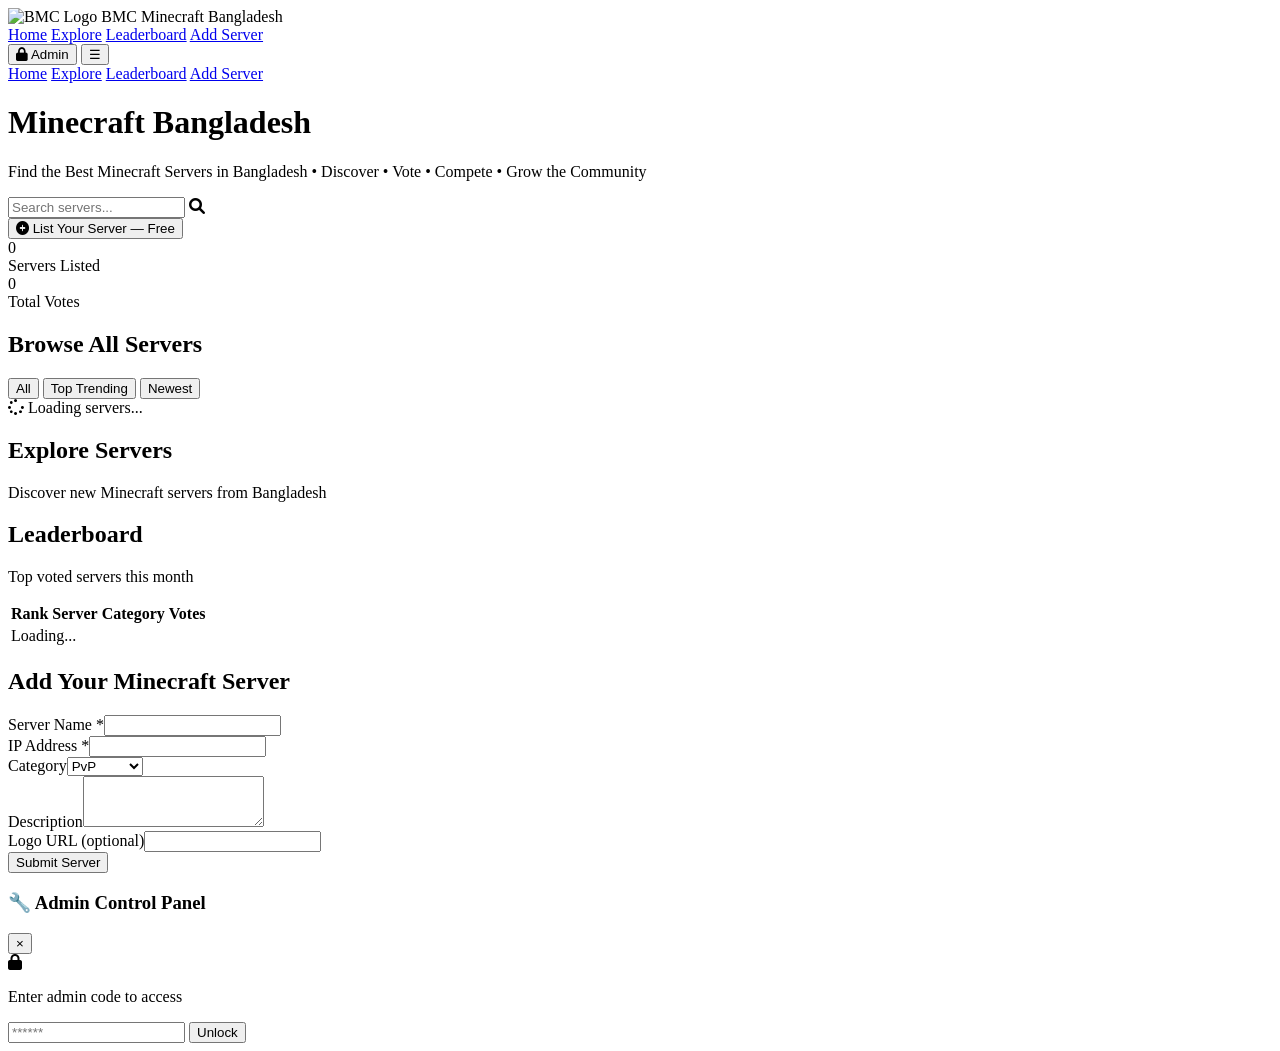
==== index.html @ 68671dff "Create index.html" ====
<!DOCTYPE html>
<html lang="en">
<head>
    <meta charset="UTF-8">
    <meta name="viewport" content="width=device-width, initial-scale=1.0, user-scalable=yes">
    <title>BMC - Minecraft Bangladesh Server Rankings</title>
    <!-- Logo / Favicon -->
    <link rel="icon" type="image/jpeg" href="https://files.catbox.moe/4lrwsy.jpeg">
    <!-- Tailwind + Font Awesome + Google Fonts -->
    <script src="https://cdn.tailwindcss.com"></script>
    <link rel="stylesheet" href="https://cdnjs.cloudflare.com/ajax/libs/font-awesome/6.0.0-beta3/css/all.min.css">
    <link href="https://fonts.googleapis.com/css2?family=Inter:opsz,wght@14..32,400;14..32,500;14..32,600;14..32,700;14..32,800&display=swap" rel="stylesheet">
    <!-- Custom CSS -->
    <link rel="stylesheet" href="style.css">
</head>
<body class="bg-gray-900 text-white font-sans antialiased">

    <!-- Navigation Bar (sticky) -->
    <nav class="bg-gray-800/90 backdrop-blur-md border-b border-gray-700 sticky top-0 z-50">
        <div class="container mx-auto px-4 py-3 flex justify-between items-center">
            <div class="flex items-center gap-3">
                <img src="https://files.catbox.moe/4lrwsy.jpeg" alt="BMC Logo" class="w-10 h-10 rounded-lg object-cover shadow-md">
                <span class="text-2xl font-extrabold bg-gradient-to-r from-yellow-400 to-orange-500 bg-clip-text text-transparent">BMC</span>
                <span class="text-xs text-gray-400 hidden md:inline-block">Minecraft Bangladesh</span>
            </div>
            <!-- Desktop Navigation Links -->
            <div class="hidden md:flex gap-6">
                <a href="#" class="nav-link active text-yellow-400 transition" data-page="home">Home</a>
                <a href="#" class="nav-link hover:text-yellow-400 transition" data-page="explore">Explore</a>
                <a href="#" class="nav-link hover:text-yellow-400 transition" data-page="leaderboard">Leaderboard</a>
                <a href="#" class="nav-link hover:text-yellow-400 transition" data-page="addserver">Add Server</a>
            </div>
            <div class="flex gap-3 items-center">
                <button id="adminMenuBtn" class="bg-gray-700 hover:bg-gray-600 px-4 py-2 rounded-lg text-sm font-semibold transition flex items-center gap-2 shadow-md">
                    <i class="fas fa-lock"></i> <span class="hidden sm:inline">Admin</span>
                </button>
                <button id="mobileMenuBtn" class="md:hidden text-2xl focus:outline-none">☰</button>
            </div>
        </div>
        <!-- Mobile Menu -->
        <div id="mobileMenu" class="md:hidden hidden bg-gray-800 border-t border-gray-700 py-3 px-4 flex flex-col gap-3 transition-all">
            <a href="#" class="nav-link-mobile hover:text-yellow-400 transition" data-page="home">Home</a>
            <a href="#" class="nav-link-mobile hover:text-yellow-400 transition" data-page="explore">Explore</a>
            <a href="#" class="nav-link-mobile hover:text-yellow-400 transition" data-page="leaderboard">Leaderboard</a>
            <a href="#" class="nav-link-mobile hover:text-yellow-400 transition" data-page="addserver">Add Server</a>
        </div>
    </nav>

    <!-- Main Dynamic Content -->
    <main id="mainContent" class="container mx-auto px-4 py-8">
        <!-- Home Page -->
        <div id="homePage" class="page-content">
            <!-- Hero Section -->
            <div class="text-center py-12">
                <h1 class="text-5xl md:text-7xl font-extrabold mb-4 bg-gradient-to-r from-yellow-400 to-orange-500 bg-clip-text text-transparent">Minecraft Bangladesh</h1>
                <p class="text-lg text-gray-300 max-w-2xl mx-auto">Find the Best Minecraft Servers in Bangladesh • Discover • Vote • Compete • Grow the Community</p>
                <div class="mt-8 flex flex-col sm:flex-row gap-4 justify-center">
                    <div class="relative">
                        <input type="text" id="searchInput" placeholder="Search servers..." class="bg-gray-800 text-white rounded-full py-3 px-6 w-full sm:w-80 border border-gray-700 focus:outline-none focus:ring-2 focus:ring-yellow-500">
                        <i class="fas fa-search absolute right-4 top-3.5 text-gray-400"></i>
                    </div>
                    <button id="listServerBtn" class="bg-yellow-500 hover:bg-yellow-600 text-black font-bold py-3 px-8 rounded-full transition flex items-center gap-2 justify-center shadow-lg">
                        <i class="fas fa-plus-circle"></i> List Your Server — Free
                    </button>
                </div>
            </div>
            <!-- Stats Cards -->
            <div class="flex flex-wrap justify-center gap-6 mb-12">
                <div class="bg-gray-800 rounded-2xl px-6 py-4 text-center min-w-[150px] shadow-md">
                    <div class="text-3xl font-bold text-yellow-400" id="totalServersCount">0</div>
                    <div class="text-sm text-gray-400">Servers Listed</div>
                </div>
                <div class="bg-gray-800 rounded-2xl px-6 py-4 text-center min-w-[150px] shadow-md">
                    <div class="text-3xl font-bold text-yellow-400" id="totalVotesCount">0</div>
                    <div class="text-sm text-gray-400">Total Votes</div>
                </div>
            </div>
            <!-- Filters + Servers Grid -->
            <div class="mb-6 flex flex-wrap justify-between items-center gap-3">
                <h2 class="text-2xl font-bold">Browse All Servers</h2>
                <div class="flex gap-2">
                    <button id="filterAll" class="filter-chip active px-4 py-1.5 rounded-full bg-yellow-500 text-black text-sm font-semibold">All</button>
                    <button id="filterTrending" class="filter-chip px-4 py-1.5 rounded-full bg-gray-800 text-gray-300 text-sm font-semibold">Top Trending</button>
                    <button id="filterNewest" class="filter-chip px-4 py-1.5 rounded-full bg-gray-800 text-gray-300 text-sm font-semibold">Newest</button>
                </div>
            </div>
            <!-- Server Cards Grid (realtime ping/motd/players will be inserted) -->
            <div id="serversContainer" class="grid grid-cols-1 md:grid-cols-2 lg:grid-cols-3 gap-6">
                <div class="text-center py-10 col-span-full text-gray-400"><i class="fas fa-spinner fa-pulse"></i> Loading servers...</div>
            </div>
        </div>

        <!-- Explore Page (duplicate of home but different layout) -->
        <div id="explorePage" class="page-content hidden">
            <div class="text-center py-12">
                <h2 class="text-3xl font-bold mb-2">Explore Servers</h2>
                <p class="text-gray-400">Discover new Minecraft servers from Bangladesh</p>
            </div>
            <div id="exploreContainer" class="grid grid-cols-1 md:grid-cols-2 lg:grid-cols-3 gap-6">
                <!-- all servers will appear here same as home but without search/filter -->
            </div>
        </div>

        <!-- Leaderboard Page -->
        <div id="leaderboardPage" class="page-content hidden">
            <div class="text-center py-12">
                <h2 class="text-3xl font-bold mb-2">Leaderboard</h2>
                <p class="text-gray-400">Top voted servers this month</p>
            </div>
            <div class="bg-gray-800 rounded-xl overflow-hidden shadow-lg">
                <table class="w-full text-left">
                    <thead class="bg-gray-700 border-b border-gray-600">
                        <tr><th class="py-3 px-4">Rank</th><th class="py-3 px-4">Server</th><th class="py-3 px-4">Category</th><th class="py-3 px-4">Votes</th></tr>
                    </thead>
                    <tbody id="leaderboardBody"><tr><td colspan="4" class="text-center py-6">Loading...</td></tr></tbody>
                </table>
            </div>
        </div>

        <!-- Add Server Page -->
        <div id="addserverPage" class="page-content hidden">
            <div class="max-w-2xl mx-auto bg-gray-800 rounded-2xl p-8 shadow-xl">
                <h2 class="text-2xl font-bold mb-6 text-center">Add Your Minecraft Server</h2>
                <form id="addServerForm">
                    <div class="mb-4"><label class="block mb-2">Server Name *</label><input type="text" id="serverName" required class="w-full bg-gray-700 border border-gray-600 rounded-lg px-4 py-2 focus:ring-2 focus:ring-yellow-500"></div>
                    <div class="mb-4"><label class="block mb-2">IP Address *</label><input type="text" id="serverIp" required class="w-full bg-gray-700 border border-gray-600 rounded-lg px-4 py-2"></div>
                    <div class="mb-4"><label class="block mb-2">Category</label><select id="serverCategory" class="w-full bg-gray-700 border border-gray-600 rounded-lg px-4 py-2"><option>PvP</option><option>Skyblock</option><option>Lifesteal</option><option>Factions</option><option>Bedwar</option><option>Peaceful</option></select></div>
                    <div class="mb-4"><label class="block mb-2">Description</label><textarea id="serverDesc" rows="3" class="w-full bg-gray-700 border border-gray-600 rounded-lg px-4 py-2"></textarea></div>
                    <div class="mb-4"><label class="block mb-2">Logo URL (optional)</label><input type="text" id="serverLogo" class="w-full bg-gray-700 border border-gray-600 rounded-lg px-4 py-2"></div>
                    <button type="submit" class="w-full bg-yellow-500 hover:bg-yellow-600 text-black font-bold py-3 rounded-lg transition">Submit Server</button>
                </form>
            </div>
        </div>
    </main>

    <!-- Admin Modal (code hidden until 3233) -->
    <div id="adminModal" class="fixed inset-0 bg-black/80 backdrop-blur-sm flex items-center justify-center z-50 hidden">
        <div class="bg-gray-800 rounded-2xl w-full max-w-3xl max-h-[85vh] overflow-y-auto m-4 shadow-2xl">
            <div class="sticky top-0 bg-gray-800 border-b border-gray-700 p-4 flex justify-between items-center">
                <h3 class="text-xl font-bold">🔧 Admin Control Panel</h3>
                <button id="closeAdminModal" class="text-2xl hover:text-yellow-400">&times;</button>
            </div>
            <div id="adminUnlockArea" class="p-6 text-center">
                <i class="fas fa-lock text-4xl text-yellow-400 mb-3"></i>
                <p class="mb-3">Enter admin code to access</p>
                <input type="password" id="adminCode" placeholder="******" class="bg-gray-700 border border-gray-600 rounded-lg px-4 py-2 w-48 text-center mx-auto block">
                <button id="verifyAdminBtn" class="mt-4 bg-yellow-500 hover:bg-yellow-600 text-black font-bold px-6 py-2 rounded-lg">Unlock</button>
            </div>
            <div id="adminFeatures" style="display:none;" class="p-6">
                <h4 class="font-bold text-lg mb-3">⚙️ Customize Website</h4>
                <div class="mb-4 flex items-center gap-3"><label>Primary Color: </label><input type="color" id="uiColor" value="#ffb347" class="w-12 h-12 rounded border border-gray-600"><button id="applyColor" class="bg-gray-700 px-4 py-2 rounded-lg">Apply</button></div>
                <hr class="my-4 border-gray-700">
                <h4 class="font-bold text-lg mb-3">📝 Manage Servers (Add/Delete)</h4>
                <div id="adminServerList" class="space-y-3 max-h-80 overflow-y-auto mb-4 bg-gray-900/50 p-2 rounded"></div>
                <button id="addNewServerAdmin" class="w-full bg-green-600 hover:bg-green-700 py-2 rounded-lg mb-4">+ Add New Server</button>
                <hr class="my-4 border-gray-700">
                <h4 class="font-bold text-lg mb-3">📢 Pending Promotions (User submitted)</h4>
                <div id="pendingPromotionsList" class="space-y-3 max-h-60 overflow-y-auto bg-gray-900/50 p-2 rounded"></div>
                <div class="mt-6 flex gap-2 justify-end"><button id="exportDataBtn" class="bg-blue-600 hover:bg-blue-700 px-4 py-2 rounded-lg">📥 Export JSON</button><button id="importDataTrigger" class="bg-purple-600 hover:bg-purple-700 px-4 py-2 rounded-lg">📂 Import JSON</button><input type="file" id="importFileInput" accept=".json" class="hidden"></div>
            </div>
        </div>
    </div>

    <script src="script.js"></script>
</body>
</html>
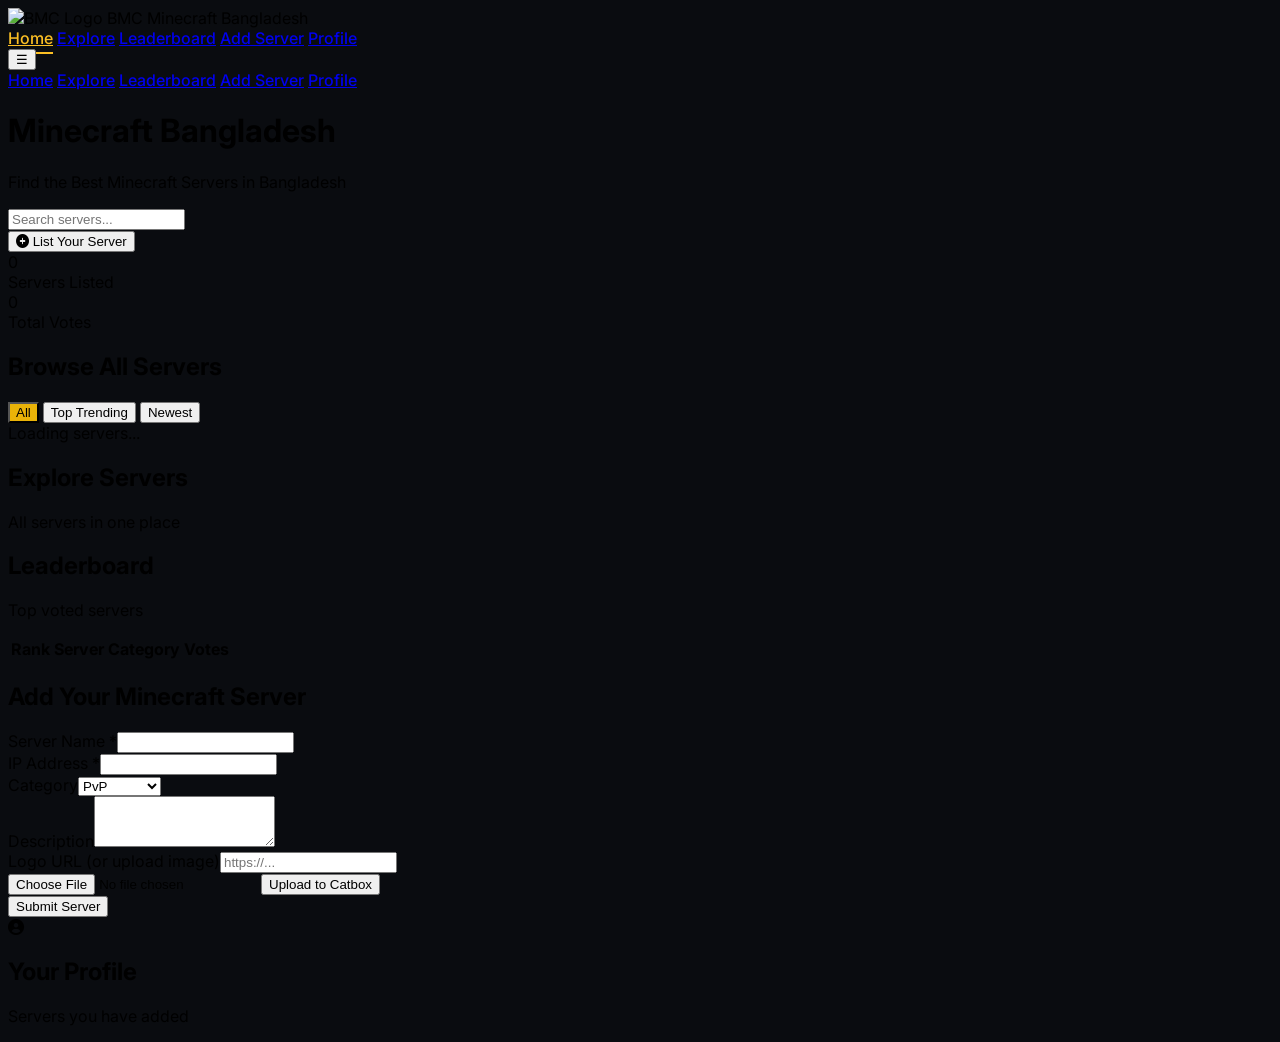
==== commit 0a390cc7: "Update index.html" ====
--- a/index.html
+++ b/index.html
@@ -3,164 +3,105 @@
 <head>
     <meta charset="UTF-8">
     <meta name="viewport" content="width=device-width, initial-scale=1.0, user-scalable=yes">
-    <title>BMC - Minecraft Bangladesh Server Rankings</title>
-    <!-- Logo / Favicon -->
+    <title>BMC - Minecraft Bangladesh Server Hub</title>
     <link rel="icon" type="image/jpeg" href="https://files.catbox.moe/4lrwsy.jpeg">
-    <!-- Tailwind + Font Awesome + Google Fonts -->
     <script src="https://cdn.tailwindcss.com"></script>
     <link rel="stylesheet" href="https://cdnjs.cloudflare.com/ajax/libs/font-awesome/6.0.0-beta3/css/all.min.css">
-    <link href="https://fonts.googleapis.com/css2?family=Inter:opsz,wght@14..32,400;14..32,500;14..32,600;14..32,700;14..32,800&display=swap" rel="stylesheet">
-    <!-- Custom CSS -->
+    <link href="https://fonts.googleapis.com/css2?family=Inter:opsz,wght@400;500;600;700;800&display=swap" rel="stylesheet">
     <link rel="stylesheet" href="style.css">
 </head>
 <body class="bg-gray-900 text-white font-sans antialiased">
 
-    <!-- Navigation Bar (sticky) -->
+    <!-- Navbar -->
     <nav class="bg-gray-800/90 backdrop-blur-md border-b border-gray-700 sticky top-0 z-50">
         <div class="container mx-auto px-4 py-3 flex justify-between items-center">
             <div class="flex items-center gap-3">
-                <img src="https://files.catbox.moe/4lrwsy.jpeg" alt="BMC Logo" class="w-10 h-10 rounded-lg object-cover shadow-md">
-                <span class="text-2xl font-extrabold bg-gradient-to-r from-yellow-400 to-orange-500 bg-clip-text text-transparent">BMC</span>
+                <img src="https://files.catbox.moe/4lrwsy.jpeg" alt="BMC Logo" class="w-12 h-12 rounded-xl object-cover shadow-md">
+                <span class="text-3xl font-extrabold bg-gradient-to-r from-green-400 to-yellow-500 bg-clip-text text-transparent">BMC</span>
                 <span class="text-xs text-gray-400 hidden md:inline-block">Minecraft Bangladesh</span>
             </div>
-            <!-- Desktop Navigation Links -->
             <div class="hidden md:flex gap-6">
-                <a href="#" class="nav-link active text-yellow-400 transition" data-page="home">Home</a>
-                <a href="#" class="nav-link hover:text-yellow-400 transition" data-page="explore">Explore</a>
-                <a href="#" class="nav-link hover:text-yellow-400 transition" data-page="leaderboard">Leaderboard</a>
-                <a href="#" class="nav-link hover:text-yellow-400 transition" data-page="addserver">Add Server</a>
+                <a href="#" class="nav-link active text-yellow-400" data-page="home">Home</a>
+                <a href="#" class="nav-link" data-page="explore">Explore</a>
+                <a href="#" class="nav-link" data-page="leaderboard">Leaderboard</a>
+                <a href="#" class="nav-link" data-page="addserver">Add Server</a>
+                <a href="#" class="nav-link" data-page="profile">Profile</a>
             </div>
-            <div class="flex gap-3 items-center">
-                <button id="adminMenuBtn" class="bg-gray-700 hover:bg-gray-600 px-4 py-2 rounded-lg text-sm font-semibold transition flex items-center gap-2 shadow-md">
-                    <i class="fas fa-lock"></i> <span class="hidden sm:inline">Admin</span>
-                </button>
-                <button id="mobileMenuBtn" class="md:hidden text-2xl focus:outline-none">☰</button>
+            <div class="flex gap-3">
+                <button id="mobileMenuBtn" class="md:hidden text-2xl">☰</button>
             </div>
         </div>
-        <!-- Mobile Menu -->
-        <div id="mobileMenu" class="md:hidden hidden bg-gray-800 border-t border-gray-700 py-3 px-4 flex flex-col gap-3 transition-all">
-            <a href="#" class="nav-link-mobile hover:text-yellow-400 transition" data-page="home">Home</a>
-            <a href="#" class="nav-link-mobile hover:text-yellow-400 transition" data-page="explore">Explore</a>
-            <a href="#" class="nav-link-mobile hover:text-yellow-400 transition" data-page="leaderboard">Leaderboard</a>
-            <a href="#" class="nav-link-mobile hover:text-yellow-400 transition" data-page="addserver">Add Server</a>
+        <div id="mobileMenu" class="md:hidden hidden bg-gray-800 border-t border-gray-700 py-3 px-4 flex flex-col gap-3">
+            <a href="#" class="nav-link-mobile" data-page="home">Home</a>
+            <a href="#" class="nav-link-mobile" data-page="explore">Explore</a>
+            <a href="#" class="nav-link-mobile" data-page="leaderboard">Leaderboard</a>
+            <a href="#" class="nav-link-mobile" data-page="addserver">Add Server</a>
+            <a href="#" class="nav-link-mobile" data-page="profile">Profile</a>
         </div>
     </nav>
 
-    <!-- Main Dynamic Content -->
     <main id="mainContent" class="container mx-auto px-4 py-8">
         <!-- Home Page -->
         <div id="homePage" class="page-content">
-            <!-- Hero Section -->
             <div class="text-center py-12">
-                <h1 class="text-5xl md:text-7xl font-extrabold mb-4 bg-gradient-to-r from-yellow-400 to-orange-500 bg-clip-text text-transparent">Minecraft Bangladesh</h1>
-                <p class="text-lg text-gray-300 max-w-2xl mx-auto">Find the Best Minecraft Servers in Bangladesh • Discover • Vote • Compete • Grow the Community</p>
+                <h1 class="text-5xl md:text-7xl font-extrabold mb-4 bg-gradient-to-r from-green-400 to-yellow-500 bg-clip-text text-transparent">Minecraft Bangladesh</h1>
+                <p class="text-lg text-gray-300 max-w-2xl mx-auto">Find the Best Minecraft Servers in Bangladesh</p>
                 <div class="mt-8 flex flex-col sm:flex-row gap-4 justify-center">
-                    <div class="relative">
-                        <input type="text" id="searchInput" placeholder="Search servers..." class="bg-gray-800 text-white rounded-full py-3 px-6 w-full sm:w-80 border border-gray-700 focus:outline-none focus:ring-2 focus:ring-yellow-500">
-                        <i class="fas fa-search absolute right-4 top-3.5 text-gray-400"></i>
-                    </div>
-                    <button id="listServerBtn" class="bg-yellow-500 hover:bg-yellow-600 text-black font-bold py-3 px-8 rounded-full transition flex items-center gap-2 justify-center shadow-lg">
-                        <i class="fas fa-plus-circle"></i> List Your Server — Free
-                    </button>
+                    <div class="relative"><input type="text" id="searchInput" placeholder="Search servers..." class="bg-gray-800 text-white rounded-full py-3 px-6 w-full sm:w-80 border border-gray-700"></div>
+                    <button id="listServerBtn" class="bg-gradient-to-r from-green-500 to-yellow-500 hover:opacity-90 text-black font-bold py-3 px-8 rounded-full transition"><i class="fas fa-plus-circle"></i> List Your Server</button>
                 </div>
             </div>
-            <!-- Stats Cards -->
             <div class="flex flex-wrap justify-center gap-6 mb-12">
-                <div class="bg-gray-800 rounded-2xl px-6 py-4 text-center min-w-[150px] shadow-md">
-                    <div class="text-3xl font-bold text-yellow-400" id="totalServersCount">0</div>
-                    <div class="text-sm text-gray-400">Servers Listed</div>
-                </div>
-                <div class="bg-gray-800 rounded-2xl px-6 py-4 text-center min-w-[150px] shadow-md">
-                    <div class="text-3xl font-bold text-yellow-400" id="totalVotesCount">0</div>
-                    <div class="text-sm text-gray-400">Total Votes</div>
-                </div>
+                <div class="bg-gray-800 rounded-2xl px-6 py-4 text-center"><div class="text-3xl font-bold text-yellow-400" id="totalServersCount">0</div><div class="text-sm">Servers Listed</div></div>
+                <div class="bg-gray-800 rounded-2xl px-6 py-4 text-center"><div class="text-3xl font-bold text-yellow-400" id="totalVotesCount">0</div><div class="text-sm">Total Votes</div></div>
             </div>
-            <!-- Filters + Servers Grid -->
             <div class="mb-6 flex flex-wrap justify-between items-center gap-3">
                 <h2 class="text-2xl font-bold">Browse All Servers</h2>
                 <div class="flex gap-2">
-                    <button id="filterAll" class="filter-chip active px-4 py-1.5 rounded-full bg-yellow-500 text-black text-sm font-semibold">All</button>
-                    <button id="filterTrending" class="filter-chip px-4 py-1.5 rounded-full bg-gray-800 text-gray-300 text-sm font-semibold">Top Trending</button>
-                    <button id="filterNewest" class="filter-chip px-4 py-1.5 rounded-full bg-gray-800 text-gray-300 text-sm font-semibold">Newest</button>
+                    <button id="filterAll" class="filter-chip active px-4 py-1.5 rounded-full bg-yellow-500 text-black">All</button>
+                    <button id="filterTrending" class="filter-chip px-4 py-1.5 rounded-full bg-gray-800 text-gray-300">Top Trending</button>
+                    <button id="filterNewest" class="filter-chip px-4 py-1.5 rounded-full bg-gray-800 text-gray-300">Newest</button>
                 </div>
             </div>
-            <!-- Server Cards Grid (realtime ping/motd/players will be inserted) -->
-            <div id="serversContainer" class="grid grid-cols-1 md:grid-cols-2 lg:grid-cols-3 gap-6">
-                <div class="text-center py-10 col-span-full text-gray-400"><i class="fas fa-spinner fa-pulse"></i> Loading servers...</div>
-            </div>
+            <div id="serversContainer" class="grid grid-cols-1 md:grid-cols-2 lg:grid-cols-3 gap-6"><div class="text-center py-10 col-span-full">Loading servers...</div></div>
         </div>
 
-        <!-- Explore Page (duplicate of home but different layout) -->
+        <!-- Explore Page (same as home but without search/filter) -->
         <div id="explorePage" class="page-content hidden">
-            <div class="text-center py-12">
-                <h2 class="text-3xl font-bold mb-2">Explore Servers</h2>
-                <p class="text-gray-400">Discover new Minecraft servers from Bangladesh</p>
-            </div>
-            <div id="exploreContainer" class="grid grid-cols-1 md:grid-cols-2 lg:grid-cols-3 gap-6">
-                <!-- all servers will appear here same as home but without search/filter -->
-            </div>
+            <div class="text-center py-12"><h2 class="text-3xl font-bold">Explore Servers</h2><p class="text-gray-400">All servers in one place</p></div>
+            <div id="exploreContainer" class="grid grid-cols-1 md:grid-cols-2 lg:grid-cols-3 gap-6"></div>
         </div>
 
         <!-- Leaderboard Page -->
         <div id="leaderboardPage" class="page-content hidden">
-            <div class="text-center py-12">
-                <h2 class="text-3xl font-bold mb-2">Leaderboard</h2>
-                <p class="text-gray-400">Top voted servers this month</p>
-            </div>
-            <div class="bg-gray-800 rounded-xl overflow-hidden shadow-lg">
-                <table class="w-full text-left">
-                    <thead class="bg-gray-700 border-b border-gray-600">
-                        <tr><th class="py-3 px-4">Rank</th><th class="py-3 px-4">Server</th><th class="py-3 px-4">Category</th><th class="py-3 px-4">Votes</th></tr>
-                    </thead>
-                    <tbody id="leaderboardBody"><tr><td colspan="4" class="text-center py-6">Loading...</td></tr></tbody>
-                </table>
+            <div class="text-center py-12"><h2 class="text-3xl font-bold">Leaderboard</h2><p class="text-gray-400">Top voted servers</p></div>
+            <div class="bg-gray-800 rounded-xl overflow-hidden"><table class="w-full text-left"><thead class="bg-gray-700"><tr><th class="py-3 px-4">Rank</th><th class="py-3 px-4">Server</th><th class="py-3 px-4">Category</th><th class="py-3 px-4">Votes</th></tr></thead><tbody id="leaderboardBody"></tbody></table></div>
+        </div>
+
+        <!-- Add Server Page with Image Upload -->
+        <div id="addserverPage" class="page-content hidden">
+            <div class="max-w-2xl mx-auto bg-gray-800 rounded-2xl p-8">
+                <h2 class="text-2xl font-bold mb-6 text-center">Add Your Minecraft Server</h2>
+                <form id="addServerForm">
+                    <div class="mb-4"><label class="block mb-2">Server Name *</label><input type="text" id="serverName" required class="w-full bg-gray-700 rounded-lg px-4 py-2"></div>
+                    <div class="mb-4"><label class="block mb-2">IP Address *</label><input type="text" id="serverIp" required class="w-full bg-gray-700 rounded-lg px-4 py-2"></div>
+                    <div class="mb-4"><label class="block mb-2">Category</label><select id="serverCategory" class="w-full bg-gray-700 rounded-lg px-4 py-2"><option>PvP</option><option>Skyblock</option><option>Lifesteal</option><option>Factions</option><option>Bedwar</option><option>Peaceful</option><option>Headsteal</option><option>Survival</option><option>Parkour</option><option>Practice</option><option>Anarchy</option><option>PvE</option><option>Oneblock</option></select></div>
+                    <div class="mb-4"><label class="block mb-2">Description</label><textarea id="serverDesc" rows="3" class="w-full bg-gray-700 rounded-lg px-4 py-2"></textarea></div>
+                    <div class="mb-4"><label class="block mb-2">Logo URL (or upload image)</label><input type="text" id="serverLogo" placeholder="https://..." class="w-full bg-gray-700 rounded-lg px-4 py-2 mb-2"><div class="flex gap-3 items-center"><input type="file" id="logoUpload" accept="image/*" class="text-sm"><button type="button" id="uploadToCatbox" class="bg-purple-600 px-3 py-1 rounded text-sm">Upload to Catbox</button><span id="uploadStatus" class="text-xs text-gray-400"></span></div></div>
+                    <button type="submit" class="w-full bg-gradient-to-r from-green-500 to-yellow-500 text-black font-bold py-3 rounded-lg transition">Submit Server</button>
+                </form>
             </div>
         </div>
 
-        <!-- Add Server Page -->
-        <div id="addserverPage" class="page-content hidden">
-            <div class="max-w-2xl mx-auto bg-gray-800 rounded-2xl p-8 shadow-xl">
-                <h2 class="text-2xl font-bold mb-6 text-center">Add Your Minecraft Server</h2>
-                <form id="addServerForm">
-                    <div class="mb-4"><label class="block mb-2">Server Name *</label><input type="text" id="serverName" required class="w-full bg-gray-700 border border-gray-600 rounded-lg px-4 py-2 focus:ring-2 focus:ring-yellow-500"></div>
-                    <div class="mb-4"><label class="block mb-2">IP Address *</label><input type="text" id="serverIp" required class="w-full bg-gray-700 border border-gray-600 rounded-lg px-4 py-2"></div>
-                    <div class="mb-4"><label class="block mb-2">Category</label><select id="serverCategory" class="w-full bg-gray-700 border border-gray-600 rounded-lg px-4 py-2"><option>PvP</option><option>Skyblock</option><option>Lifesteal</option><option>Factions</option><option>Bedwar</option><option>Peaceful</option></select></div>
-                    <div class="mb-4"><label class="block mb-2">Description</label><textarea id="serverDesc" rows="3" class="w-full bg-gray-700 border border-gray-600 rounded-lg px-4 py-2"></textarea></div>
-                    <div class="mb-4"><label class="block mb-2">Logo URL (optional)</label><input type="text" id="serverLogo" class="w-full bg-gray-700 border border-gray-600 rounded-lg px-4 py-2"></div>
-                    <button type="submit" class="w-full bg-yellow-500 hover:bg-yellow-600 text-black font-bold py-3 rounded-lg transition">Submit Server</button>
-                </form>
+        <!-- Profile Page -->
+        <div id="profilePage" class="page-content hidden">
+            <div class="max-w-4xl mx-auto">
+                <div class="bg-gray-800 rounded-2xl p-6 mb-6 text-center"><i class="fas fa-user-circle text-6xl text-yellow-400 mb-2"></i><h2 class="text-2xl font-bold">Your Profile</h2><p class="text-gray-400">Servers you have added</p></div>
+                <div id="userServersList" class="grid grid-cols-1 md:grid-cols-2 gap-6"></div>
             </div>
         </div>
     </main>
 
-    <!-- Admin Modal (code hidden until 3233) -->
-    <div id="adminModal" class="fixed inset-0 bg-black/80 backdrop-blur-sm flex items-center justify-center z-50 hidden">
-        <div class="bg-gray-800 rounded-2xl w-full max-w-3xl max-h-[85vh] overflow-y-auto m-4 shadow-2xl">
-            <div class="sticky top-0 bg-gray-800 border-b border-gray-700 p-4 flex justify-between items-center">
-                <h3 class="text-xl font-bold">🔧 Admin Control Panel</h3>
-                <button id="closeAdminModal" class="text-2xl hover:text-yellow-400">&times;</button>
-            </div>
-            <div id="adminUnlockArea" class="p-6 text-center">
-                <i class="fas fa-lock text-4xl text-yellow-400 mb-3"></i>
-                <p class="mb-3">Enter admin code to access</p>
-                <input type="password" id="adminCode" placeholder="******" class="bg-gray-700 border border-gray-600 rounded-lg px-4 py-2 w-48 text-center mx-auto block">
-                <button id="verifyAdminBtn" class="mt-4 bg-yellow-500 hover:bg-yellow-600 text-black font-bold px-6 py-2 rounded-lg">Unlock</button>
-            </div>
-            <div id="adminFeatures" style="display:none;" class="p-6">
-                <h4 class="font-bold text-lg mb-3">⚙️ Customize Website</h4>
-                <div class="mb-4 flex items-center gap-3"><label>Primary Color: </label><input type="color" id="uiColor" value="#ffb347" class="w-12 h-12 rounded border border-gray-600"><button id="applyColor" class="bg-gray-700 px-4 py-2 rounded-lg">Apply</button></div>
-                <hr class="my-4 border-gray-700">
-                <h4 class="font-bold text-lg mb-3">📝 Manage Servers (Add/Delete)</h4>
-                <div id="adminServerList" class="space-y-3 max-h-80 overflow-y-auto mb-4 bg-gray-900/50 p-2 rounded"></div>
-                <button id="addNewServerAdmin" class="w-full bg-green-600 hover:bg-green-700 py-2 rounded-lg mb-4">+ Add New Server</button>
-                <hr class="my-4 border-gray-700">
-                <h4 class="font-bold text-lg mb-3">📢 Pending Promotions (User submitted)</h4>
-                <div id="pendingPromotionsList" class="space-y-3 max-h-60 overflow-y-auto bg-gray-900/50 p-2 rounded"></div>
-                <div class="mt-6 flex gap-2 justify-end"><button id="exportDataBtn" class="bg-blue-600 hover:bg-blue-700 px-4 py-2 rounded-lg">📥 Export JSON</button><button id="importDataTrigger" class="bg-purple-600 hover:bg-purple-700 px-4 py-2 rounded-lg">📂 Import JSON</button><input type="file" id="importFileInput" accept=".json" class="hidden"></div>
-            </div>
-        </div>
-    </div>
-
     <script src="script.js"></script>
 </body>
-</html>
+</html>
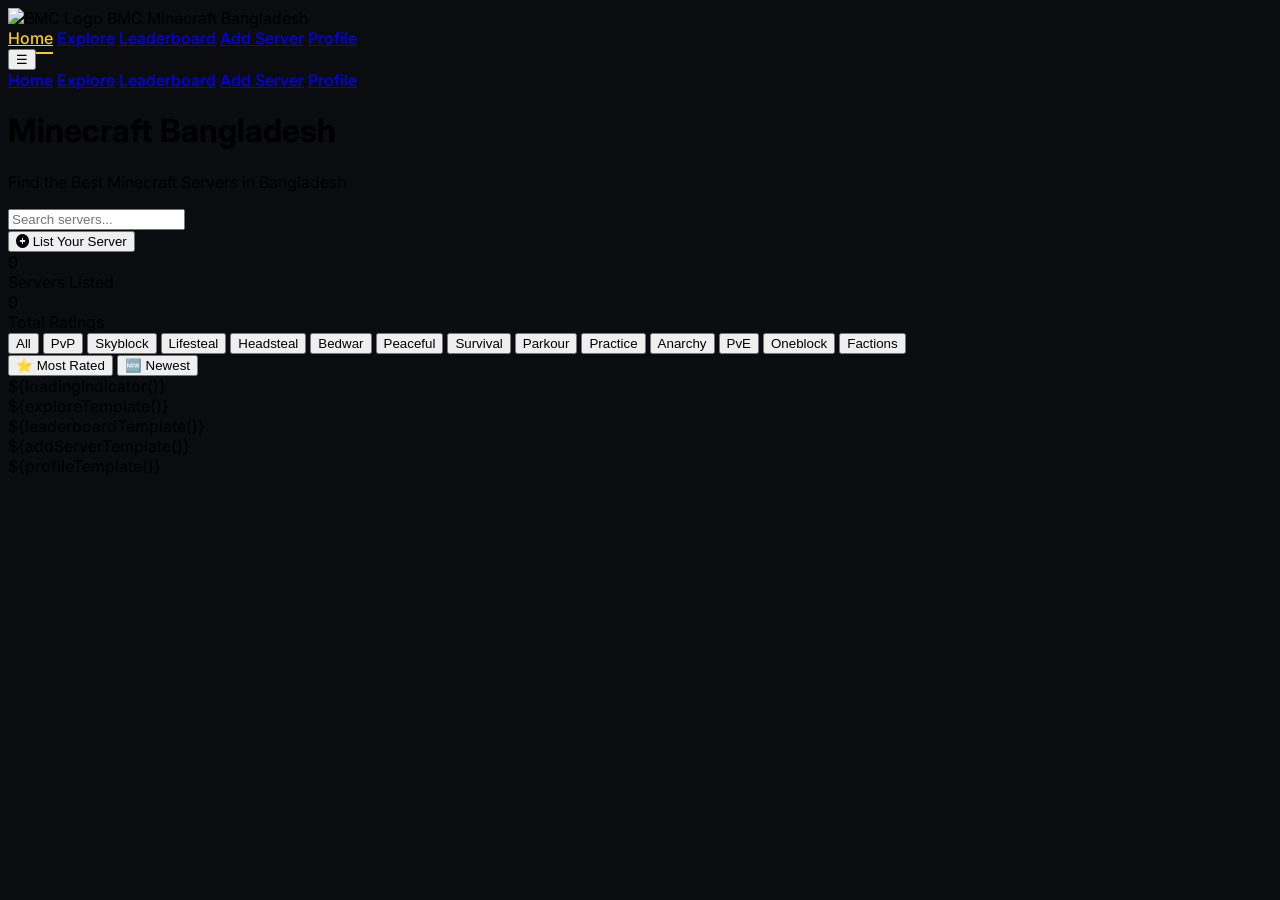
==== commit 1a915023: "Update index.html" ====
--- a/index.html
+++ b/index.html
@@ -7,7 +7,7 @@
     <link rel="icon" type="image/jpeg" href="https://files.catbox.moe/4lrwsy.jpeg">
     <script src="https://cdn.tailwindcss.com"></script>
     <link rel="stylesheet" href="https://cdnjs.cloudflare.com/ajax/libs/font-awesome/6.0.0-beta3/css/all.min.css">
-    <link href="https://fonts.googleapis.com/css2?family=Inter:opsz,wght@400;500;600;700;800&display=swap" rel="stylesheet">
+    <link href="https://fonts.googleapis.com/css2?family=Inter:wght@400;500;600;700;800&display=swap" rel="stylesheet">
     <link rel="stylesheet" href="style.css">
 </head>
 <body class="bg-gray-900 text-white font-sans antialiased">
@@ -21,7 +21,7 @@
                 <span class="text-xs text-gray-400 hidden md:inline-block">Minecraft Bangladesh</span>
             </div>
             <div class="hidden md:flex gap-6">
-                <a href="#" class="nav-link active text-yellow-400" data-page="home">Home</a>
+                <a href="#" class="nav-link active" data-page="home">Home</a>
                 <a href="#" class="nav-link" data-page="explore">Explore</a>
                 <a href="#" class="nav-link" data-page="leaderboard">Leaderboard</a>
                 <a href="#" class="nav-link" data-page="addserver">Add Server</a>
@@ -53,55 +53,54 @@
             </div>
             <div class="flex flex-wrap justify-center gap-6 mb-12">
                 <div class="bg-gray-800 rounded-2xl px-6 py-4 text-center"><div class="text-3xl font-bold text-yellow-400" id="totalServersCount">0</div><div class="text-sm">Servers Listed</div></div>
-                <div class="bg-gray-800 rounded-2xl px-6 py-4 text-center"><div class="text-3xl font-bold text-yellow-400" id="totalVotesCount">0</div><div class="text-sm">Total Votes</div></div>
+                <div class="bg-gray-800 rounded-2xl px-6 py-4 text-center"><div class="text-3xl font-bold text-yellow-400" id="totalRatingsCount">0</div><div class="text-sm">Total Ratings</div></div>
             </div>
-            <div class="mb-6 flex flex-wrap justify-between items-center gap-3">
-                <h2 class="text-2xl font-bold">Browse All Servers</h2>
-                <div class="flex gap-2">
-                    <button id="filterAll" class="filter-chip active px-4 py-1.5 rounded-full bg-yellow-500 text-black">All</button>
-                    <button id="filterTrending" class="filter-chip px-4 py-1.5 rounded-full bg-gray-800 text-gray-300">Top Trending</button>
-                    <button id="filterNewest" class="filter-chip px-4 py-1.5 rounded-full bg-gray-800 text-gray-300">Newest</button>
-                </div>
+
+            <!-- Category Filters (instead of Trending) -->
+            <div class="flex flex-wrap gap-2 mb-6 justify-center">
+                <button data-cat="all" class="cat-filter active-cat bg-yellow-500 text-black px-4 py-1.5 rounded-full text-sm font-semibold">All</button>
+                <button data-cat="PvP" class="cat-filter bg-gray-800 text-gray-300 px-4 py-1.5 rounded-full text-sm">PvP</button>
+                <button data-cat="Skyblock" class="cat-filter bg-gray-800 text-gray-300 px-4 py-1.5 rounded-full text-sm">Skyblock</button>
+                <button data-cat="Lifesteal" class="cat-filter bg-gray-800 text-gray-300 px-4 py-1.5 rounded-full text-sm">Lifesteal</button>
+                <button data-cat="Headsteal" class="cat-filter bg-gray-800 text-gray-300 px-4 py-1.5 rounded-full text-sm">Headsteal</button>
+                <button data-cat="Bedwar" class="cat-filter bg-gray-800 text-gray-300 px-4 py-1.5 rounded-full text-sm">Bedwar</button>
+                <button data-cat="Peaceful" class="cat-filter bg-gray-800 text-gray-300 px-4 py-1.5 rounded-full text-sm">Peaceful</button>
+                <button data-cat="Survival" class="cat-filter bg-gray-800 text-gray-300 px-4 py-1.5 rounded-full text-sm">Survival</button>
+                <button data-cat="Parkour" class="cat-filter bg-gray-800 text-gray-300 px-4 py-1.5 rounded-full text-sm">Parkour</button>
+                <button data-cat="Practice" class="cat-filter bg-gray-800 text-gray-300 px-4 py-1.5 rounded-full text-sm">Practice</button>
+                <button data-cat="Anarchy" class="cat-filter bg-gray-800 text-gray-300 px-4 py-1.5 rounded-full text-sm">Anarchy</button>
+                <button data-cat="PvE" class="cat-filter bg-gray-800 text-gray-300 px-4 py-1.5 rounded-full text-sm">PvE</button>
+                <button data-cat="Oneblock" class="cat-filter bg-gray-800 text-gray-300 px-4 py-1.5 rounded-full text-sm">Oneblock</button>
+                <button data-cat="Factions" class="cat-filter bg-gray-800 text-gray-300 px-4 py-1.5 rounded-full text-sm">Factions</button>
             </div>
-            <div id="serversContainer" class="grid grid-cols-1 md:grid-cols-2 lg:grid-cols-3 gap-6"><div class="text-center py-10 col-span-full">Loading servers...</div></div>
+
+            <!-- Sort options -->
+            <div class="flex justify-end mb-4 gap-2">
+                <button id="sortPopular" class="sort-btn bg-gray-700 px-3 py-1 rounded-full text-sm">⭐ Most Rated</button>
+                <button id="sortNewest" class="sort-btn bg-gray-700 px-3 py-1 rounded-full text-sm">🆕 Newest</button>
+            </div>
+
+            <div id="serversContainer" class="grid grid-cols-1 md:grid-cols-2 lg:grid-cols-3 gap-6">${loadingIndicator()}</div>
         </div>
 
-        <!-- Explore Page (same as home but without search/filter) -->
-        <div id="explorePage" class="page-content hidden">
-            <div class="text-center py-12"><h2 class="text-3xl font-bold">Explore Servers</h2><p class="text-gray-400">All servers in one place</p></div>
-            <div id="exploreContainer" class="grid grid-cols-1 md:grid-cols-2 lg:grid-cols-3 gap-6"></div>
-        </div>
-
-        <!-- Leaderboard Page -->
-        <div id="leaderboardPage" class="page-content hidden">
-            <div class="text-center py-12"><h2 class="text-3xl font-bold">Leaderboard</h2><p class="text-gray-400">Top voted servers</p></div>
-            <div class="bg-gray-800 rounded-xl overflow-hidden"><table class="w-full text-left"><thead class="bg-gray-700"><tr><th class="py-3 px-4">Rank</th><th class="py-3 px-4">Server</th><th class="py-3 px-4">Category</th><th class="py-3 px-4">Votes</th></tr></thead><tbody id="leaderboardBody"></tbody></table></div>
-        </div>
-
-        <!-- Add Server Page with Image Upload -->
-        <div id="addserverPage" class="page-content hidden">
-            <div class="max-w-2xl mx-auto bg-gray-800 rounded-2xl p-8">
-                <h2 class="text-2xl font-bold mb-6 text-center">Add Your Minecraft Server</h2>
-                <form id="addServerForm">
-                    <div class="mb-4"><label class="block mb-2">Server Name *</label><input type="text" id="serverName" required class="w-full bg-gray-700 rounded-lg px-4 py-2"></div>
-                    <div class="mb-4"><label class="block mb-2">IP Address *</label><input type="text" id="serverIp" required class="w-full bg-gray-700 rounded-lg px-4 py-2"></div>
-                    <div class="mb-4"><label class="block mb-2">Category</label><select id="serverCategory" class="w-full bg-gray-700 rounded-lg px-4 py-2"><option>PvP</option><option>Skyblock</option><option>Lifesteal</option><option>Factions</option><option>Bedwar</option><option>Peaceful</option><option>Headsteal</option><option>Survival</option><option>Parkour</option><option>Practice</option><option>Anarchy</option><option>PvE</option><option>Oneblock</option></select></div>
-                    <div class="mb-4"><label class="block mb-2">Description</label><textarea id="serverDesc" rows="3" class="w-full bg-gray-700 rounded-lg px-4 py-2"></textarea></div>
-                    <div class="mb-4"><label class="block mb-2">Logo URL (or upload image)</label><input type="text" id="serverLogo" placeholder="https://..." class="w-full bg-gray-700 rounded-lg px-4 py-2 mb-2"><div class="flex gap-3 items-center"><input type="file" id="logoUpload" accept="image/*" class="text-sm"><button type="button" id="uploadToCatbox" class="bg-purple-600 px-3 py-1 rounded text-sm">Upload to Catbox</button><span id="uploadStatus" class="text-xs text-gray-400"></span></div></div>
-                    <button type="submit" class="w-full bg-gradient-to-r from-green-500 to-yellow-500 text-black font-bold py-3 rounded-lg transition">Submit Server</button>
-                </form>
-            </div>
-        </div>
-
-        <!-- Profile Page -->
-        <div id="profilePage" class="page-content hidden">
-            <div class="max-w-4xl mx-auto">
-                <div class="bg-gray-800 rounded-2xl p-6 mb-6 text-center"><i class="fas fa-user-circle text-6xl text-yellow-400 mb-2"></i><h2 class="text-2xl font-bold">Your Profile</h2><p class="text-gray-400">Servers you have added</p></div>
-                <div id="userServersList" class="grid grid-cols-1 md:grid-cols-2 gap-6"></div>
-            </div>
-        </div>
+        <!-- Explore Page (same as home without search & filter) -->
+        <div id="explorePage" class="page-content hidden">${exploreTemplate()}</div>
+        <div id="leaderboardPage" class="page-content hidden">${leaderboardTemplate()}</div>
+        <div id="addserverPage" class="page-content hidden">${addServerTemplate()}</div>
+        <div id="profilePage" class="page-content hidden">${profileTemplate()}</div>
     </main>
 
+    <script>
+        // Templates as strings (to avoid duplication)
+        function loadingIndicator() { return '<div class="text-center py-10 col-span-full"><i class="fas fa-spinner fa-pulse"></i> Loading servers...</div>'; }
+        function exploreTemplate() { return '<div class="text-center py-12"><h2 class="text-3xl font-bold">Explore Servers</h2><p class="text-gray-400">All servers in one place</p></div><div id="exploreContainer" class="grid grid-cols-1 md:grid-cols-2 lg:grid-cols-3 gap-6"></div>'; }
+        function leaderboardTemplate() { return '<div class="text-center py-12"><h2 class="text-3xl font-bold">Leaderboard</h2><p class="text-gray-400">Top rated servers</p></div><div class="bg-gray-800 rounded-xl overflow-hidden"><table class="w-full text-left"><thead class="bg-gray-700"><tr><th>Rank</th><th>Server</th><th>Category</th><th>Avg Rating</th><th>Total Ratings</th></tr></thead><tbody id="leaderboardBody"></tbody></table></div>'; }
+        function addServerTemplate() { return `<div class="max-w-2xl mx-auto bg-gray-800 rounded-2xl p-8"><h2 class="text-2xl font-bold mb-6 text-center">Add Your Minecraft Server</h2><form id="addServerForm"><div class="mb-4"><label>Server Name *</label><input type="text" id="serverName" required class="w-full bg-gray-700 rounded-lg px-4 py-2"></div><div class="mb-4"><label>IP Address *</label><input type="text" id="serverIp" required class="w-full bg-gray-700 rounded-lg px-4 py-2"></div><div class="mb-4"><label>Category</label><select id="serverCategory" class="w-full bg-gray-700 rounded-lg px-4 py-2">${categoryOptions()}</select></div><div class="mb-4"><label>Description</label><textarea id="serverDesc" rows="3" class="w-full bg-gray-700 rounded-lg px-4 py-2"></textarea></div><div class="mb-4"><label>Logo URL (or upload image)</label><input type="text" id="serverLogo" placeholder="https://..." class="w-full bg-gray-700 rounded-lg px-4 py-2 mb-2"><div class="flex gap-3 items-center"><input type="file" id="logoUpload" accept="image/*"><button type="button" id="uploadToCatbox" class="bg-purple-600 px-3 py-1 rounded text-sm">Upload to Catbox</button><span id="uploadStatus" class="text-xs text-gray-400"></span></div></div><button type="submit" class="w-full bg-gradient-to-r from-green-500 to-yellow-500 text-black font-bold py-3 rounded-lg">Submit Server</button></form></div>`; }
+        function profileTemplate() { return '<div class="max-w-4xl mx-auto"><div class="bg-gray-800 rounded-2xl p-6 mb-6 text-center"><i class="fas fa-user-circle text-6xl text-yellow-400 mb-2"></i><h2 class="text-2xl font-bold">Your Profile</h2><p class="text-gray-400">Servers you have added</p></div><div id="userServersList" class="grid grid-cols-1 md:grid-cols-2 gap-6"></div></div>'; }
+        function categoryOptions() {
+            return `<option>PvP</option><option>Skyblock</option><option>Lifesteal</option><option>Factions</option><option>Bedwar</option><option>Peaceful</option><option>Headsteal</option><option>Survival</option><option>Parkour</option><option>Practice</option><option>Anarchy</option><option>PvE</option><option>Oneblock</option>`;
+        }
+    </script>
     <script src="script.js"></script>
 </body>
 </html>
--- a/style.css
+++ b/style.css
@@ -0,0 +1,69 @@
+body {
+    font-family: 'Inter', sans-serif;
+    background: #0a0c10;
+}
+.nav-link, .nav-link-mobile {
+    font-weight: 500;
+    transition: 0.2s;
+    cursor: pointer;
+}
+.nav-link.active, .nav-link-mobile.active {
+    color: #facc15;
+    border-bottom: 2px solid #facc15;
+    padding-bottom: 4px;
+}
+.filter-chip {
+    transition: all 0.2s;
+    cursor: pointer;
+}
+.filter-chip.active {
+    background-color: #eab308 !important;
+    color: black !important;
+}
+.filter-chip:not(.active):hover {
+    background-color: #374151;
+}
+/* Server card with large logo */
+.server-card {
+    background: #1e293b;
+    border-radius: 1.5rem;
+    transition: transform 0.2s, box-shadow 0.2s;
+    overflow: hidden;
+}
+.server-card:hover {
+    transform: translateY(-5px);
+    box-shadow: 0 20px 25px -12px rgba(0,0,0,0.5);
+}
+.server-logo-large {
+    width: 96px;
+    height: 96px;
+    object-fit: cover;
+    border-radius: 1rem;
+    border: 3px solid transparent;
+    background: linear-gradient(135deg, #facc15, #22c55e) border-box;
+    -webkit-mask: 
+        linear-gradient(#fff 0 0) padding-box, 
+        linear-gradient(#fff 0 0);
+    mask: linear-gradient(#fff 0 0) padding-box, linear-gradient(#fff 0 0);
+    -webkit-mask-composite: xor;
+    mask-composite: exclude;
+}
+/* gradient border effect */
+.logo-border {
+    background: linear-gradient(135deg, #facc15, #22c55e);
+    padding: 3px;
+    border-radius: 1rem;
+    display: inline-block;
+}
+.online-badge { color: #4ade80; font-weight: bold; }
+.offline-badge { color: #fb923c; }
+.ping-badge {
+    background: #0f172a;
+    padding: 2px 10px;
+    border-radius: 20px;
+    font-size: 0.7rem;
+    font-family: monospace;
+}
+::-webkit-scrollbar { width: 6px; }
+::-webkit-scrollbar-track { background: #1e1f24; }
+::-webkit-scrollbar-thumb { background: #facc15; border-radius: 4px; }
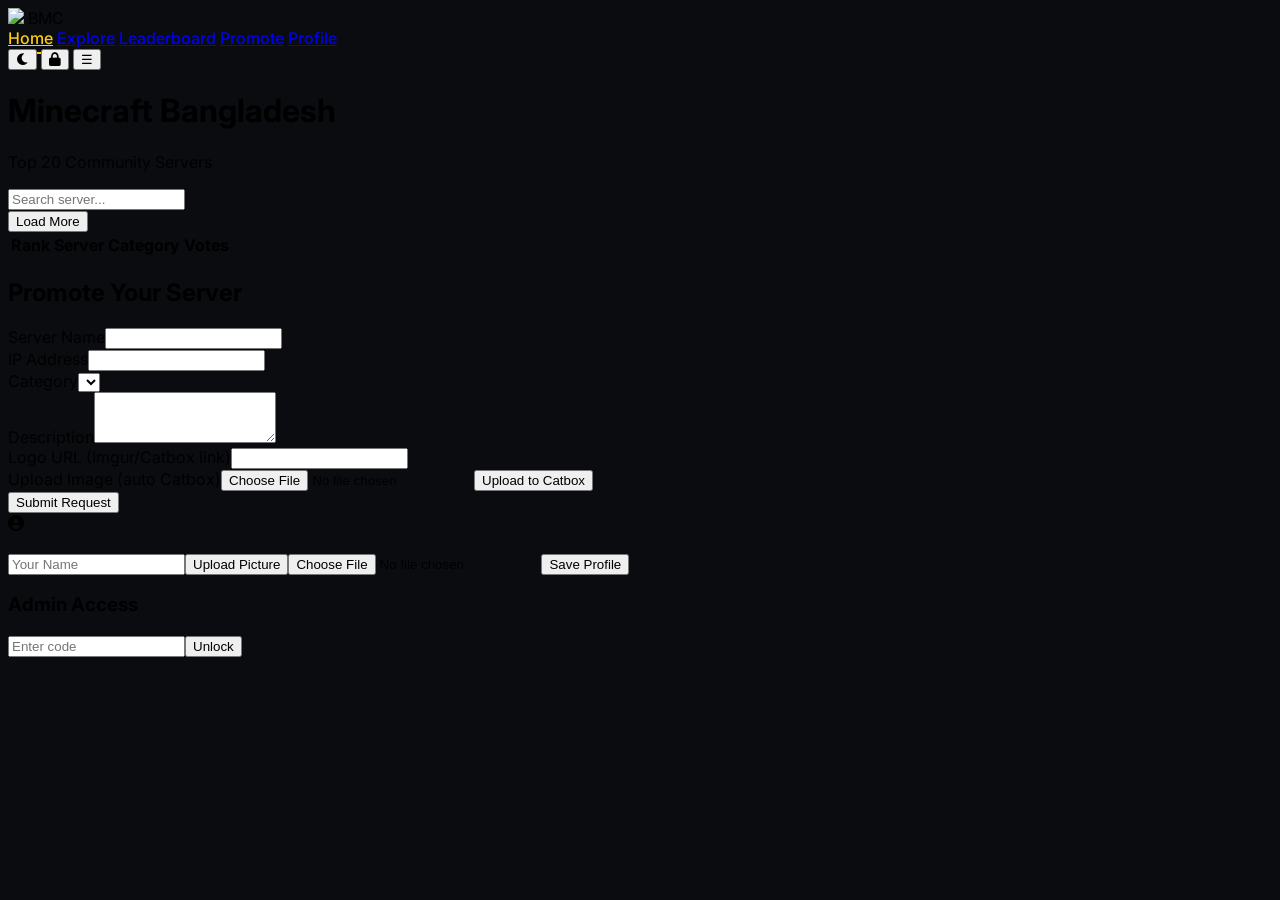
==== commit b3eb0013: "Update index.html" ====
--- a/index.html
+++ b/index.html
@@ -10,97 +10,61 @@
     <link href="https://fonts.googleapis.com/css2?family=Inter:wght@400;500;600;700;800&display=swap" rel="stylesheet">
     <link rel="stylesheet" href="style.css">
 </head>
-<body class="bg-gray-900 text-white font-sans antialiased">
+<body class="bg-gray-900 text-white font-sans transition-colors duration-300">
+    <div class="animated-bg fixed inset-0 -z-10"></div>
 
-    <!-- Navbar -->
-    <nav class="bg-gray-800/90 backdrop-blur-md border-b border-gray-700 sticky top-0 z-50">
+    <!-- Navigation -->
+    <nav class="bg-gray-800/80 backdrop-blur-md border-b border-gray-700 sticky top-0 z-50">
         <div class="container mx-auto px-4 py-3 flex justify-between items-center">
             <div class="flex items-center gap-3">
-                <img src="https://files.catbox.moe/4lrwsy.jpeg" alt="BMC Logo" class="w-12 h-12 rounded-xl object-cover shadow-md">
-                <span class="text-3xl font-extrabold bg-gradient-to-r from-green-400 to-yellow-500 bg-clip-text text-transparent">BMC</span>
-                <span class="text-xs text-gray-400 hidden md:inline-block">Minecraft Bangladesh</span>
+                <img src="https://files.catbox.moe/4lrwsy.jpeg" class="w-10 h-10 rounded-xl">
+                <span class="text-2xl font-extrabold bg-gradient-to-r from-green-400 to-yellow-500 bg-clip-text text-transparent">BMC</span>
             </div>
             <div class="hidden md:flex gap-6">
                 <a href="#" class="nav-link active" data-page="home">Home</a>
                 <a href="#" class="nav-link" data-page="explore">Explore</a>
                 <a href="#" class="nav-link" data-page="leaderboard">Leaderboard</a>
-                <a href="#" class="nav-link" data-page="addserver">Add Server</a>
+                <a href="#" class="nav-link" data-page="addserver">Promote</a>
                 <a href="#" class="nav-link" data-page="profile">Profile</a>
             </div>
             <div class="flex gap-3">
+                <button id="darkModeToggle" class="text-xl"><i class="fas fa-moon"></i></button>
+                <button id="adminCodeBtn" class="text-yellow-400 text-xl"><i class="fas fa-lock"></i></button>
                 <button id="mobileMenuBtn" class="md:hidden text-2xl">☰</button>
             </div>
         </div>
-        <div id="mobileMenu" class="md:hidden hidden bg-gray-800 border-t border-gray-700 py-3 px-4 flex flex-col gap-3">
-            <a href="#" class="nav-link-mobile" data-page="home">Home</a>
-            <a href="#" class="nav-link-mobile" data-page="explore">Explore</a>
-            <a href="#" class="nav-link-mobile" data-page="leaderboard">Leaderboard</a>
-            <a href="#" class="nav-link-mobile" data-page="addserver">Add Server</a>
-            <a href="#" class="nav-link-mobile" data-page="profile">Profile</a>
-        </div>
+        <div id="mobileMenu" class="md:hidden hidden bg-gray-800 border-t border-gray-700 py-3 px-4 flex flex-col gap-3"></div>
     </nav>
 
-    <main id="mainContent" class="container mx-auto px-4 py-8">
+    <!-- Main Content -->
+    <main class="container mx-auto px-4 py-8">
         <!-- Home Page -->
         <div id="homePage" class="page-content">
-            <div class="text-center py-12">
-                <h1 class="text-5xl md:text-7xl font-extrabold mb-4 bg-gradient-to-r from-green-400 to-yellow-500 bg-clip-text text-transparent">Minecraft Bangladesh</h1>
-                <p class="text-lg text-gray-300 max-w-2xl mx-auto">Find the Best Minecraft Servers in Bangladesh</p>
-                <div class="mt-8 flex flex-col sm:flex-row gap-4 justify-center">
-                    <div class="relative"><input type="text" id="searchInput" placeholder="Search servers..." class="bg-gray-800 text-white rounded-full py-3 px-6 w-full sm:w-80 border border-gray-700"></div>
-                    <button id="listServerBtn" class="bg-gradient-to-r from-green-500 to-yellow-500 hover:opacity-90 text-black font-bold py-3 px-8 rounded-full transition"><i class="fas fa-plus-circle"></i> List Your Server</button>
-                </div>
+            <div class="text-center py-8">
+                <h1 class="text-5xl font-extrabold bg-gradient-to-r from-green-400 to-yellow-500 bg-clip-text text-transparent">Minecraft Bangladesh</h1>
+                <p class="text-gray-300 mt-2">Top 20 Community Servers</p>
             </div>
-            <div class="flex flex-wrap justify-center gap-6 mb-12">
-                <div class="bg-gray-800 rounded-2xl px-6 py-4 text-center"><div class="text-3xl font-bold text-yellow-400" id="totalServersCount">0</div><div class="text-sm">Servers Listed</div></div>
-                <div class="bg-gray-800 rounded-2xl px-6 py-4 text-center"><div class="text-3xl font-bold text-yellow-400" id="totalRatingsCount">0</div><div class="text-sm">Total Ratings</div></div>
+            <div id="premiumContainer" class="grid grid-cols-1 md:grid-cols-3 gap-6 mb-12"></div>
+            <div class="flex flex-wrap justify-between gap-4 mb-6">
+                <div id="categoryFilters" class="flex flex-wrap gap-2"></div>
+                <input type="text" id="searchInput" placeholder="Search server..." class="bg-gray-800 rounded-full px-4 py-2 w-64">
             </div>
-
-            <!-- Category Filters (instead of Trending) -->
-            <div class="flex flex-wrap gap-2 mb-6 justify-center">
-                <button data-cat="all" class="cat-filter active-cat bg-yellow-500 text-black px-4 py-1.5 rounded-full text-sm font-semibold">All</button>
-                <button data-cat="PvP" class="cat-filter bg-gray-800 text-gray-300 px-4 py-1.5 rounded-full text-sm">PvP</button>
-                <button data-cat="Skyblock" class="cat-filter bg-gray-800 text-gray-300 px-4 py-1.5 rounded-full text-sm">Skyblock</button>
-                <button data-cat="Lifesteal" class="cat-filter bg-gray-800 text-gray-300 px-4 py-1.5 rounded-full text-sm">Lifesteal</button>
-                <button data-cat="Headsteal" class="cat-filter bg-gray-800 text-gray-300 px-4 py-1.5 rounded-full text-sm">Headsteal</button>
-                <button data-cat="Bedwar" class="cat-filter bg-gray-800 text-gray-300 px-4 py-1.5 rounded-full text-sm">Bedwar</button>
-                <button data-cat="Peaceful" class="cat-filter bg-gray-800 text-gray-300 px-4 py-1.5 rounded-full text-sm">Peaceful</button>
-                <button data-cat="Survival" class="cat-filter bg-gray-800 text-gray-300 px-4 py-1.5 rounded-full text-sm">Survival</button>
-                <button data-cat="Parkour" class="cat-filter bg-gray-800 text-gray-300 px-4 py-1.5 rounded-full text-sm">Parkour</button>
-                <button data-cat="Practice" class="cat-filter bg-gray-800 text-gray-300 px-4 py-1.5 rounded-full text-sm">Practice</button>
-                <button data-cat="Anarchy" class="cat-filter bg-gray-800 text-gray-300 px-4 py-1.5 rounded-full text-sm">Anarchy</button>
-                <button data-cat="PvE" class="cat-filter bg-gray-800 text-gray-300 px-4 py-1.5 rounded-full text-sm">PvE</button>
-                <button data-cat="Oneblock" class="cat-filter bg-gray-800 text-gray-300 px-4 py-1.5 rounded-full text-sm">Oneblock</button>
-                <button data-cat="Factions" class="cat-filter bg-gray-800 text-gray-300 px-4 py-1.5 rounded-full text-sm">Factions</button>
-            </div>
-
-            <!-- Sort options -->
-            <div class="flex justify-end mb-4 gap-2">
-                <button id="sortPopular" class="sort-btn bg-gray-700 px-3 py-1 rounded-full text-sm">⭐ Most Rated</button>
-                <button id="sortNewest" class="sort-btn bg-gray-700 px-3 py-1 rounded-full text-sm">🆕 Newest</button>
-            </div>
-
-            <div id="serversContainer" class="grid grid-cols-1 md:grid-cols-2 lg:grid-cols-3 gap-6">${loadingIndicator()}</div>
+            <div id="serversList" class="grid grid-cols-1 md:grid-cols-2 lg:grid-cols-3 gap-6"></div>
+            <div class="text-center mt-8"><button id="loadMoreBtn" class="bg-yellow-500 text-black px-6 py-2 rounded-full">Load More</button></div>
         </div>
 
-        <!-- Explore Page (same as home without search & filter) -->
-        <div id="explorePage" class="page-content hidden">${exploreTemplate()}</div>
-        <div id="leaderboardPage" class="page-content hidden">${leaderboardTemplate()}</div>
-        <div id="addserverPage" class="page-content hidden">${addServerTemplate()}</div>
-        <div id="profilePage" class="page-content hidden">${profileTemplate()}</div>
+        <!-- Other Pages (hidden initially) -->
+        <div id="explorePage" class="page-content hidden"><div id="exploreList" class="grid grid-cols-1 md:grid-cols-2 gap-6"></div></div>
+        <div id="leaderboardPage" class="page-content hidden"><div class="bg-gray-800 rounded-xl overflow-hidden"><table class="w-full"><thead class="bg-gray-700"><tr><th>Rank</th><th>Server</th><th>Category</th><th>Votes</th></tr></thead><tbody id="leaderboardBody"></tbody></table></div></div>
+        <div id="addserverPage" class="page-content hidden"><div class="max-w-2xl mx-auto bg-gray-800 rounded-2xl p-8"><h2 class="text-2xl font-bold mb-6">Promote Your Server</h2><form id="promoteForm"><div class="mb-4"><label>Server Name</label><input type="text" id="promoName" required class="w-full bg-gray-700 rounded px-3 py-2"></div><div class="mb-4"><label>IP Address</label><input type="text" id="promoIp" required class="w-full bg-gray-700 rounded px-3 py-2"></div><div class="mb-4"><label>Category</label><select id="promoCat" class="w-full bg-gray-700 rounded px-3 py-2"></select></div><div class="mb-4"><label>Description</label><textarea id="promoDesc" rows="3" class="w-full bg-gray-700 rounded px-3 py-2"></textarea></div><div class="mb-4"><label>Logo URL (Imgur/Catbox link)</label><input type="text" id="promoLogo" class="w-full bg-gray-700 rounded px-3 py-2"></div><div class="mb-4"><label>Upload Image (auto Catbox)</label><input type="file" id="promoImageUpload" accept="image/*"><button type="button" id="uploadCatboxBtn" class="mt-2 bg-purple-600 px-3 py-1 rounded text-sm">Upload to Catbox</button><span id="uploadStatus" class="text-xs ml-2"></span></div><button type="submit" class="w-full bg-yellow-500 text-black font-bold py-2 rounded">Submit Request</button></form></div></div>
+        <div id="profilePage" class="page-content hidden"><div class="max-w-4xl mx-auto"><div class="bg-gray-800 rounded-2xl p-6 mb-6 text-center"><i class="fas fa-user-circle text-6xl text-yellow-400 mb-2"></i><div class="flex justify-center mb-3"><img id="profilePicPreview" src="" class="w-24 h-24 rounded-full object-cover border-2 border-yellow-400 hidden"></div><input type="text" id="profileName" placeholder="Your Name" class="bg-gray-700 rounded px-3 py-2 text-center"><button id="uploadProfilePicBtn" class="block mx-auto mt-2 bg-gray-700 px-3 py-1 rounded text-sm">Upload Picture</button><input type="file" id="profilePicInput" class="hidden" accept="image/*"><button id="saveProfileBtn" class="mt-3 bg-yellow-500 text-black px-4 py-1 rounded">Save Profile</button></div><div id="userServersList" class="grid grid-cols-1 md:grid-cols-2 gap-6"></div></div></div>
     </main>
 
-    <script>
-        // Templates as strings (to avoid duplication)
-        function loadingIndicator() { return '<div class="text-center py-10 col-span-full"><i class="fas fa-spinner fa-pulse"></i> Loading servers...</div>'; }
-        function exploreTemplate() { return '<div class="text-center py-12"><h2 class="text-3xl font-bold">Explore Servers</h2><p class="text-gray-400">All servers in one place</p></div><div id="exploreContainer" class="grid grid-cols-1 md:grid-cols-2 lg:grid-cols-3 gap-6"></div>'; }
-        function leaderboardTemplate() { return '<div class="text-center py-12"><h2 class="text-3xl font-bold">Leaderboard</h2><p class="text-gray-400">Top rated servers</p></div><div class="bg-gray-800 rounded-xl overflow-hidden"><table class="w-full text-left"><thead class="bg-gray-700"><tr><th>Rank</th><th>Server</th><th>Category</th><th>Avg Rating</th><th>Total Ratings</th></tr></thead><tbody id="leaderboardBody"></tbody></table></div>'; }
-        function addServerTemplate() { return `<div class="max-w-2xl mx-auto bg-gray-800 rounded-2xl p-8"><h2 class="text-2xl font-bold mb-6 text-center">Add Your Minecraft Server</h2><form id="addServerForm"><div class="mb-4"><label>Server Name *</label><input type="text" id="serverName" required class="w-full bg-gray-700 rounded-lg px-4 py-2"></div><div class="mb-4"><label>IP Address *</label><input type="text" id="serverIp" required class="w-full bg-gray-700 rounded-lg px-4 py-2"></div><div class="mb-4"><label>Category</label><select id="serverCategory" class="w-full bg-gray-700 rounded-lg px-4 py-2">${categoryOptions()}</select></div><div class="mb-4"><label>Description</label><textarea id="serverDesc" rows="3" class="w-full bg-gray-700 rounded-lg px-4 py-2"></textarea></div><div class="mb-4"><label>Logo URL (or upload image)</label><input type="text" id="serverLogo" placeholder="https://..." class="w-full bg-gray-700 rounded-lg px-4 py-2 mb-2"><div class="flex gap-3 items-center"><input type="file" id="logoUpload" accept="image/*"><button type="button" id="uploadToCatbox" class="bg-purple-600 px-3 py-1 rounded text-sm">Upload to Catbox</button><span id="uploadStatus" class="text-xs text-gray-400"></span></div></div><button type="submit" class="w-full bg-gradient-to-r from-green-500 to-yellow-500 text-black font-bold py-3 rounded-lg">Submit Server</button></form></div>`; }
-        function profileTemplate() { return '<div class="max-w-4xl mx-auto"><div class="bg-gray-800 rounded-2xl p-6 mb-6 text-center"><i class="fas fa-user-circle text-6xl text-yellow-400 mb-2"></i><h2 class="text-2xl font-bold">Your Profile</h2><p class="text-gray-400">Servers you have added</p></div><div id="userServersList" class="grid grid-cols-1 md:grid-cols-2 gap-6"></div></div>'; }
-        function categoryOptions() {
-            return `<option>PvP</option><option>Skyblock</option><option>Lifesteal</option><option>Factions</option><option>Bedwar</option><option>Peaceful</option><option>Headsteal</option><option>Survival</option><option>Parkour</option><option>Practice</option><option>Anarchy</option><option>PvE</option><option>Oneblock</option>`;
-        }
-    </script>
+    <!-- Admin Unlock Modal -->
+    <div id="adminModal" class="fixed inset-0 bg-black/70 z-50 hidden items-center justify-center">
+        <div class="bg-gray-800 rounded-2xl p-6 w-96"><h3 class="text-xl font-bold mb-3">Admin Access</h3><input type="password" id="adminCodeInput" placeholder="Enter code" class="w-full bg-gray-700 rounded px-3 py-2"><button id="submitAdminCode" class="mt-3 bg-yellow-500 text-black px-4 py-2 rounded">Unlock</button></div>
+    </div>
+
     <script src="script.js"></script>
 </body>
 </html>
--- a/style.css
+++ b/style.css
@@ -12,18 +12,17 @@
     border-bottom: 2px solid #facc15;
     padding-bottom: 4px;
 }
-.filter-chip {
+.cat-filter, .sort-btn {
     transition: all 0.2s;
     cursor: pointer;
 }
-.filter-chip.active {
+.active-cat {
     background-color: #eab308 !important;
     color: black !important;
 }
-.filter-chip:not(.active):hover {
+.cat-filter:not(.active-cat):hover, .sort-btn:hover {
     background-color: #374151;
 }
-/* Server card with large logo */
 .server-card {
     background: #1e293b;
     border-radius: 1.5rem;
@@ -41,22 +40,23 @@
     border-radius: 1rem;
     border: 3px solid transparent;
     background: linear-gradient(135deg, #facc15, #22c55e) border-box;
-    -webkit-mask: 
-        linear-gradient(#fff 0 0) padding-box, 
-        linear-gradient(#fff 0 0);
+    -webkit-mask: linear-gradient(#fff 0 0) padding-box, linear-gradient(#fff 0 0);
     mask: linear-gradient(#fff 0 0) padding-box, linear-gradient(#fff 0 0);
     -webkit-mask-composite: xor;
     mask-composite: exclude;
 }
-/* gradient border effect */
-.logo-border {
-    background: linear-gradient(135deg, #facc15, #22c55e);
-    padding: 3px;
-    border-radius: 1rem;
-    display: inline-block;
+.star-rating {
+    display: inline-flex;
+    gap: 4px;
+    cursor: pointer;
 }
-.online-badge { color: #4ade80; font-weight: bold; }
-.offline-badge { color: #fb923c; }
+.star {
+    color: #4b5563;
+    transition: 0.1s;
+}
+.star.hover, .star.selected {
+    color: #facc15;
+}
 .ping-badge {
     background: #0f172a;
     padding: 2px 10px;
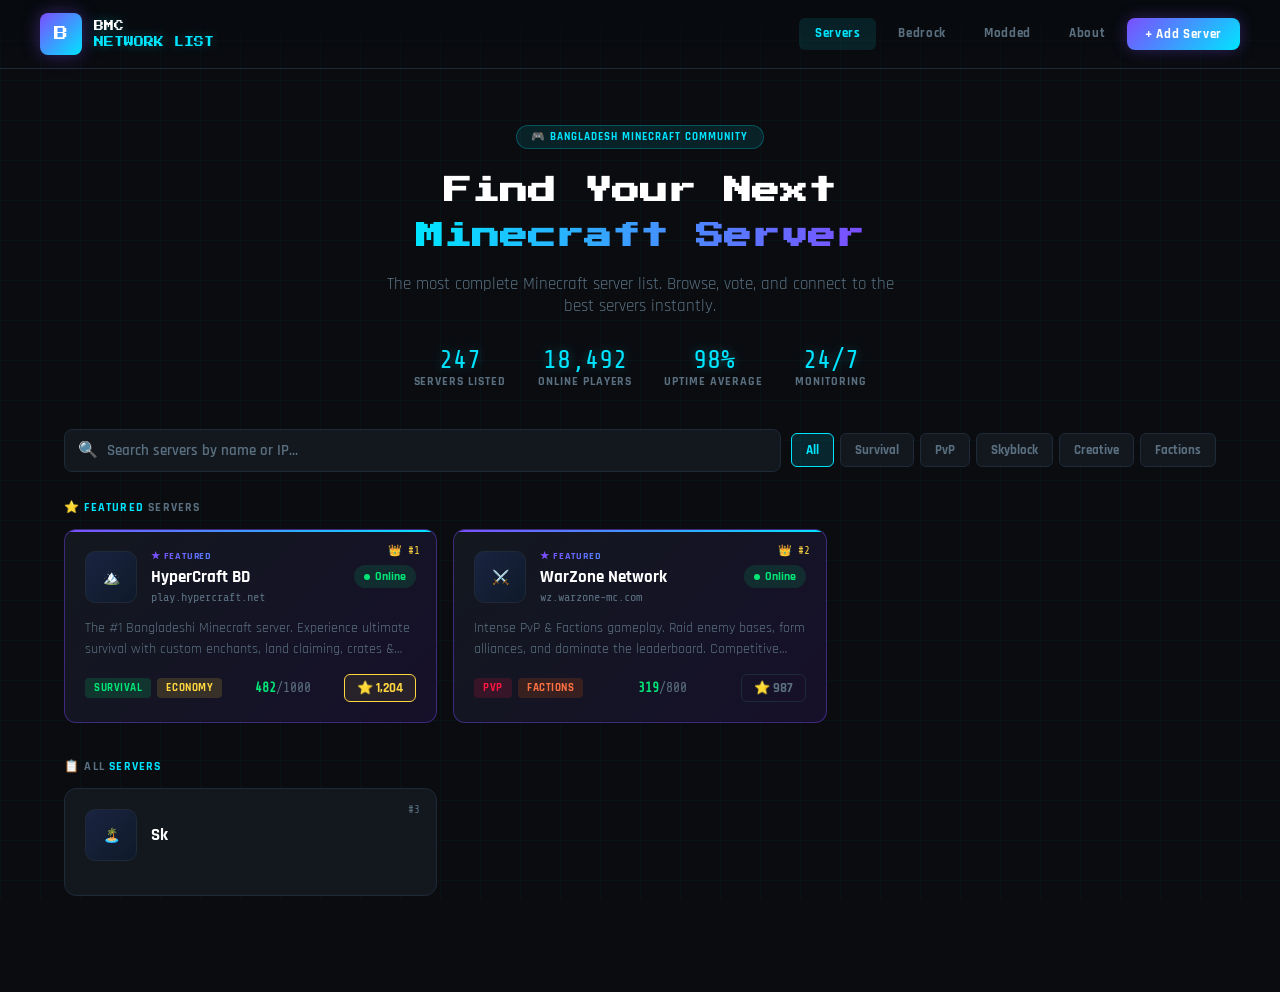
==== commit 84c236e0: "Update index.html" ====
--- a/index.html
+++ b/index.html
@@ -1,70 +1,664 @@
 <!DOCTYPE html>
 <html lang="en">
 <head>
-    <meta charset="UTF-8">
-    <meta name="viewport" content="width=device-width, initial-scale=1.0, user-scalable=yes">
-    <title>BMC - Minecraft Bangladesh Server Hub</title>
-    <link rel="icon" type="image/jpeg" href="https://files.catbox.moe/4lrwsy.jpeg">
-    <script src="https://cdn.tailwindcss.com"></script>
-    <link rel="stylesheet" href="https://cdnjs.cloudflare.com/ajax/libs/font-awesome/6.0.0-beta3/css/all.min.css">
-    <link href="https://fonts.googleapis.com/css2?family=Inter:wght@400;500;600;700;800&display=swap" rel="stylesheet">
-    <link rel="stylesheet" href="style.css">
+  <meta charset="UTF-8" />
+  <meta name="viewport" content="width=device-width, initial-scale=1.0"/>
+  <title>BMC Network List</title>
+  <link href="https://fonts.googleapis.com/css2?family=Press+Start+2P&family=Rajdhani:wght@400;600;700&family=Share+Tech+Mono&display=swap" rel="stylesheet"/>
+  <style>
+    :root {
+      --bg: #0a0c10;
+      --bg2: #0e1117;
+      --panel: #13181f;
+      --border: #1e2a38;
+      --accent: #00e5ff;
+      --accent2: #7c4dff;
+      --green: #00e676;
+      --red: #ff1744;
+      --yellow: #ffd740;
+      --text: #c9d6e8;
+      --text-dim: #5a7080;
+      --glow: 0 0 12px #00e5ff55;
+    }
+    * { box-sizing: border-box; margin: 0; padding: 0; }
+
+    body {
+      background: var(--bg);
+      color: var(--text);
+      font-family: 'Rajdhani', sans-serif;
+      min-height: 100vh;
+      overflow-x: hidden;
+    }
+
+    /* Animated grid background */
+    body::before {
+      content: '';
+      position: fixed;
+      inset: 0;
+      background-image:
+        linear-gradient(rgba(0,229,255,0.03) 1px, transparent 1px),
+        linear-gradient(90deg, rgba(0,229,255,0.03) 1px, transparent 1px);
+      background-size: 40px 40px;
+      pointer-events: none;
+      z-index: 0;
+    }
+
+    /* ── HEADER ── */
+    header {
+      position: relative;
+      z-index: 10;
+      background: linear-gradient(180deg, #070a0e 0%, transparent 100%);
+      padding: 0 24px;
+      border-bottom: 1px solid var(--border);
+    }
+    .header-inner {
+      max-width: 1200px;
+      margin: 0 auto;
+      display: flex;
+      align-items: center;
+      justify-content: space-between;
+      height: 68px;
+    }
+    .logo {
+      display: flex;
+      align-items: center;
+      gap: 12px;
+      text-decoration: none;
+    }
+    .logo-icon {
+      width: 42px; height: 42px;
+      background: linear-gradient(135deg, var(--accent2), var(--accent));
+      border-radius: 8px;
+      display: grid;
+      place-items: center;
+      font-family: 'Press Start 2P', monospace;
+      font-size: 14px;
+      color: #fff;
+      box-shadow: 0 0 18px #7c4dff66;
+    }
+    .logo-text {
+      font-family: 'Press Start 2P', monospace;
+      font-size: 10px;
+      line-height: 1.6;
+      color: var(--accent);
+      text-shadow: var(--glow);
+    }
+    .logo-text span { color: #fff; }
+
+    nav { display: flex; gap: 6px; }
+    nav a {
+      padding: 7px 16px;
+      border-radius: 6px;
+      font-weight: 700;
+      font-size: 13px;
+      letter-spacing: 0.05em;
+      color: var(--text-dim);
+      text-decoration: none;
+      transition: all 0.2s;
+    }
+    nav a:hover { color: var(--accent); background: rgba(0,229,255,0.07); }
+    nav a.active { color: var(--accent); background: rgba(0,229,255,0.1); }
+
+    .btn-add {
+      background: linear-gradient(135deg, var(--accent2), var(--accent));
+      color: #fff !important;
+      border-radius: 8px;
+      padding: 8px 18px !important;
+      font-weight: 700 !important;
+      box-shadow: 0 0 16px #7c4dff55;
+      transition: opacity 0.2s !important;
+    }
+    .btn-add:hover { opacity: 0.85; background: linear-gradient(135deg, var(--accent2), var(--accent)) !important; }
+
+    /* ── HERO ── */
+    .hero {
+      position: relative;
+      z-index: 1;
+      text-align: center;
+      padding: 56px 24px 40px;
+    }
+    .hero-badge {
+      display: inline-block;
+      background: rgba(0,229,255,0.1);
+      border: 1px solid rgba(0,229,255,0.25);
+      border-radius: 100px;
+      padding: 4px 14px;
+      font-size: 11px;
+      font-weight: 700;
+      letter-spacing: 0.1em;
+      color: var(--accent);
+      margin-bottom: 20px;
+      text-transform: uppercase;
+    }
+    .hero h1 {
+      font-family: 'Press Start 2P', monospace;
+      font-size: clamp(16px, 3vw, 28px);
+      color: #fff;
+      line-height: 1.6;
+      margin-bottom: 14px;
+    }
+    .hero h1 span {
+      background: linear-gradient(90deg, var(--accent), var(--accent2));
+      -webkit-background-clip: text;
+      -webkit-text-fill-color: transparent;
+    }
+    .hero p {
+      font-size: 17px;
+      color: var(--text-dim);
+      max-width: 520px;
+      margin: 0 auto 28px;
+    }
+    .hero-stats {
+      display: flex;
+      justify-content: center;
+      gap: 32px;
+      flex-wrap: wrap;
+    }
+    .stat { text-align: center; }
+    .stat-val {
+      font-family: 'Share Tech Mono', monospace;
+      font-size: 26px;
+      color: var(--accent);
+      text-shadow: var(--glow);
+    }
+    .stat-label {
+      font-size: 12px;
+      font-weight: 700;
+      color: var(--text-dim);
+      text-transform: uppercase;
+      letter-spacing: 0.08em;
+    }
+
+    /* ── SEARCH / FILTER ── */
+    .filter-bar {
+      position: relative;
+      z-index: 1;
+      max-width: 1200px;
+      margin: 0 auto 28px;
+      padding: 0 24px;
+      display: flex;
+      gap: 10px;
+      flex-wrap: wrap;
+      align-items: center;
+    }
+    .search-wrap {
+      flex: 1;
+      min-width: 220px;
+      position: relative;
+    }
+    .search-wrap input {
+      width: 100%;
+      background: var(--panel);
+      border: 1px solid var(--border);
+      border-radius: 8px;
+      padding: 11px 14px 11px 42px;
+      color: var(--text);
+      font-family: 'Rajdhani', sans-serif;
+      font-size: 15px;
+      font-weight: 600;
+      outline: none;
+      transition: border-color 0.2s;
+    }
+    .search-wrap input:focus { border-color: var(--accent); }
+    .search-wrap input::placeholder { color: var(--text-dim); }
+    .search-icon {
+      position: absolute;
+      left: 14px; top: 50%; transform: translateY(-50%);
+      color: var(--text-dim); font-size: 16px;
+    }
+    .tag-filter {
+      display: flex; gap: 6px; flex-wrap: wrap;
+    }
+    .tag {
+      padding: 8px 14px;
+      background: var(--panel);
+      border: 1px solid var(--border);
+      border-radius: 6px;
+      font-size: 13px;
+      font-weight: 700;
+      color: var(--text-dim);
+      cursor: pointer;
+      transition: all 0.18s;
+      user-select: none;
+    }
+    .tag:hover { border-color: var(--accent); color: var(--accent); }
+    .tag.active { background: rgba(0,229,255,0.12); border-color: var(--accent); color: var(--accent); }
+
+    /* ── MAIN GRID ── */
+    main {
+      position: relative; z-index: 1;
+      max-width: 1200px;
+      margin: 0 auto;
+      padding: 0 24px 60px;
+    }
+
+    .section-label {
+      font-size: 12px;
+      font-weight: 700;
+      letter-spacing: 0.1em;
+      text-transform: uppercase;
+      color: var(--text-dim);
+      margin-bottom: 14px;
+    }
+    .section-label span { color: var(--accent); }
+
+    /* ── SERVER CARD ── */
+    .server-grid {
+      display: grid;
+      grid-template-columns: repeat(auto-fill, minmax(340px, 1fr));
+      gap: 16px;
+      margin-bottom: 36px;
+    }
+    .server-card {
+      background: var(--panel);
+      border: 1px solid var(--border);
+      border-radius: 12px;
+      padding: 20px;
+      cursor: pointer;
+      transition: border-color 0.2s, transform 0.15s, box-shadow 0.2s;
+      position: relative;
+      overflow: hidden;
+    }
+    .server-card::before {
+      content: '';
+      position: absolute;
+      top: 0; left: 0; right: 0;
+      height: 2px;
+      background: linear-gradient(90deg, var(--accent2), var(--accent));
+      opacity: 0;
+      transition: opacity 0.2s;
+    }
+    .server-card:hover {
+      border-color: rgba(0,229,255,0.35);
+      transform: translateY(-2px);
+      box-shadow: 0 8px 28px rgba(0,0,0,0.4);
+    }
+    .server-card:hover::before { opacity: 1; }
+
+    .card-header {
+      display: flex;
+      align-items: center;
+      gap: 14px;
+      margin-bottom: 14px;
+    }
+    .server-icon {
+      width: 52px; height: 52px;
+      border-radius: 10px;
+      object-fit: cover;
+      background: linear-gradient(135deg, #1a2340, #0e1a2a);
+      display: grid;
+      place-items: center;
+      font-family: 'Press Start 2P', monospace;
+      font-size: 14px;
+      color: var(--accent);
+      flex-shrink: 0;
+      border: 1px solid var(--border);
+    }
+    .card-title-group { flex: 1; min-width: 0; }
+    .server-name {
+      font-size: 17px;
+      font-weight: 700;
+      color: #fff;
+      white-space: nowrap;
+      overflow: hidden;
+      text-overflow: ellipsis;
+    }
+    .server-ip {
+      font-family: 'Share Tech Mono', monospace;
+      font-size: 12px;
+      color: var(--text-dim);
+      margin-top: 2px;
+    }
+    .online-badge {
+      display: flex;
+      align-items: center;
+      gap: 5px;
+      font-size: 12px;
+      font-weight: 700;
+      padding: 4px 10px;
+      border-radius: 100px;
+      flex-shrink: 0;
+    }
+    .online-badge.online { background: rgba(0,230,118,0.12); color: var(--green); }
+    .online-badge.offline { background: rgba(255,23,68,0.12); color: var(--red); }
+    .dot {
+      width: 6px; height: 6px;
+      border-radius: 50%;
+      background: currentColor;
+    }
+    .dot.blink { animation: blink 1.2s infinite; }
+    @keyframes blink {
+      0%,100% { opacity: 1; } 50% { opacity: 0.2; }
+    }
+
+    .server-desc {
+      font-size: 14px;
+      color: var(--text-dim);
+      line-height: 1.5;
+      margin-bottom: 14px;
+      display: -webkit-box;
+      -webkit-line-clamp: 2;
+      -webkit-box-orient: vertical;
+      overflow: hidden;
+    }
+
+    .card-footer {
+      display: flex;
+      align-items: center;
+      justify-content: space-between;
+      gap: 10px;
+    }
+    .tags { display: flex; gap: 6px; flex-wrap: wrap; }
+    .stag {
+      padding: 3px 9px;
+      border-radius: 4px;
+      font-size: 11px;
+      font-weight: 700;
+      letter-spacing: 0.05em;
+      text-transform: uppercase;
+    }
+    .stag.survival { background: rgba(0,230,118,0.15); color: var(--green); }
+    .stag.pvp      { background: rgba(255,23,68,0.15); color: var(--red); }
+    .stag.creative { background: rgba(124,77,255,0.2); color: #b388ff; }
+    .stag.skyblock { background: rgba(0,229,255,0.12); color: var(--accent); }
+    .stag.economy  { background: rgba(255,215,64,0.15); color: var(--yellow); }
+    .stag.factions { background: rgba(255,100,0,0.15); color: #ff7043; }
+
+    .player-count {
+      font-family: 'Share Tech Mono', monospace;
+      font-size: 13px;
+      color: var(--text-dim);
+      flex-shrink: 0;
+    }
+    .player-count strong { color: var(--green); }
+
+    /* rank indicator */
+    .rank-num {
+      position: absolute;
+      top: 14px; right: 16px;
+      font-family: 'Share Tech Mono', monospace;
+      font-size: 11px;
+      color: var(--text-dim);
+    }
+    .rank-num.gold { color: var(--yellow); }
+
+    /* vote btn */
+    .vote-btn {
+      background: none;
+      border: 1px solid var(--border);
+      border-radius: 6px;
+      padding: 5px 12px;
+      font-family: 'Rajdhani', sans-serif;
+      font-size: 13px;
+      font-weight: 700;
+      color: var(--text-dim);
+      cursor: pointer;
+      transition: all 0.18s;
+      display: flex;
+      align-items: center;
+      gap: 5px;
+    }
+    .vote-btn:hover { border-color: var(--yellow); color: var(--yellow); }
+    .vote-btn.voted { border-color: var(--yellow); color: var(--yellow); background: rgba(255,215,64,0.08); }
+
+    /* ── FEATURED (PROMOTED) card ── */
+    .server-card.featured {
+      border-color: rgba(124,77,255,0.4);
+      background: linear-gradient(135deg, #13181f 0%, #16102a 100%);
+    }
+    .server-card.featured::before { opacity: 1; }
+    .featured-crown {
+      font-size: 10px;
+      background: linear-gradient(90deg, var(--accent2), var(--accent));
+      -webkit-background-clip: text;
+      -webkit-text-fill-color: transparent;
+      font-weight: 700;
+      letter-spacing: 0.08em;
+      text-transform: uppercase;
+      margin-bottom: 4px;
+    }
+
+    /* ── PAGINATION ── */
+    .pagination {
+      display: flex;
+      justify-content: center;
+      align-items: center;
+      gap: 6px;
+      margin-top: 10px;
+    }
+    .page-btn {
+      width: 36px; height: 36px;
+      background: var(--panel);
+      border: 1px solid var(--border);
+      border-radius: 6px;
+      color: var(--text-dim);
+      font-family: 'Rajdhani', sans-serif;
+      font-size: 14px;
+      font-weight: 700;
+      cursor: pointer;
+      display: grid;
+      place-items: center;
+      transition: all 0.18s;
+    }
+    .page-btn:hover, .page-btn.active {
+      border-color: var(--accent);
+      color: var(--accent);
+      background: rgba(0,229,255,0.08);
+    }
+
+    /* ── SIDEBAR ── */
+    .layout { display: flex; gap: 24px; align-items: flex-start; }
+    .sidebar {
+      width: 260px;
+      flex-shrink: 0;
+      display: flex;
+      flex-direction: column;
+      gap: 16px;
+    }
+    .side-widget {
+      background: var(--panel);
+      border: 1px solid var(--border);
+      border-radius: 12px;
+      padding: 18px;
+    }
+    .widget-title {
+      font-size: 11px;
+      font-weight: 700;
+      letter-spacing: 0.1em;
+      text-transform: uppercase;
+      color: var(--text-dim);
+      margin-bottom: 14px;
+    }
+    .version-list { display: flex; flex-direction: column; gap: 8px; }
+    .ver-item {
+      display: flex;
+      justify-content: space-between;
+      align-items: center;
+      font-size: 14px;
+      font-weight: 600;
+      cursor: pointer;
+      padding: 4px 0;
+      border-bottom: 1px solid var(--border);
+    }
+    .ver-item:last-child { border-bottom: none; }
+    .ver-item:hover .ver-name { color: var(--accent); }
+    .ver-count {
+      font-family: 'Share Tech Mono', monospace;
+      font-size: 12px;
+      color: var(--text-dim);
+    }
+    .trending-list { display: flex; flex-direction: column; gap: 10px; }
+    .trend-item { display: flex; align-items: center; gap: 10px; }
+    .trend-rank {
+      font-family: 'Share Tech Mono', monospace;
+      font-size: 12px;
+      color: var(--text-dim);
+      width: 18px;
+      flex-shrink: 0;
+    }
+    .trend-rank.g { color: var(--yellow); }
+    .trend-info { flex: 1; }
+    .trend-name { font-size: 14px; font-weight: 700; color: #fff; }
+    .trend-votes { font-size: 12px; color: var(--text-dim); }
+
+    /* ── FOOTER ── */
+    footer {
+      position: relative;
+      z-index: 1;
+      border-top: 1px solid var(--border);
+      padding: 28px 24px;
+      text-align: center;
+      font-size: 13px;
+      color: var(--text-dim);
+    }
+    footer span { color: var(--accent); font-family: 'Press Start 2P', monospace; font-size: 9px; }
+
+    /* ── ANIMATIONS ── */
+    .server-card { animation: fadeUp 0.4s both; }
+    .server-card:nth-child(1){animation-delay:0.05s}
+    .server-card:nth-child(2){animation-delay:0.10s}
+    .server-card:nth-child(3){animation-delay:0.15s}
+    .server-card:nth-child(4){animation-delay:0.20s}
+    .server-card:nth-child(5){animation-delay:0.25s}
+    .server-card:nth-child(6){animation-delay:0.30s}
+    @keyframes fadeUp {
+      from { opacity:0; transform: translateY(18px); }
+      to   { opacity:1; transform: translateY(0); }
+    }
+
+    @media (max-width: 860px) {
+      .layout { flex-direction: column; }
+      .sidebar { width: 100%; }
+      nav a:not(.btn-add) { display: none; }
+    }
+    @media (max-width: 560px) {
+      .hero h1 { font-size: 13px; }
+      .server-grid { grid-template-columns: 1fr; }
+    }
+  </style>
 </head>
-<body class="bg-gray-900 text-white font-sans transition-colors duration-300">
-    <div class="animated-bg fixed inset-0 -z-10"></div>
-
-    <!-- Navigation -->
-    <nav class="bg-gray-800/80 backdrop-blur-md border-b border-gray-700 sticky top-0 z-50">
-        <div class="container mx-auto px-4 py-3 flex justify-between items-center">
-            <div class="flex items-center gap-3">
-                <img src="https://files.catbox.moe/4lrwsy.jpeg" class="w-10 h-10 rounded-xl">
-                <span class="text-2xl font-extrabold bg-gradient-to-r from-green-400 to-yellow-500 bg-clip-text text-transparent">BMC</span>
+<body>
+
+<!-- HEADER -->
+<header>
+  <div class="header-inner">
+    <a class="logo" href="#">
+      <div class="logo-icon">B</div>
+      <div class="logo-text"><span>BMC</span><br>NETWORK LIST</div>
+    </a>
+    <nav>
+      <a href="#" class="active">Servers</a>
+      <a href="#">Bedrock</a>
+      <a href="#">Modded</a>
+      <a href="#">About</a>
+      <a href="#" class="btn-add">+ Add Server</a>
+    </nav>
+  </div>
+</header>
+
+<!-- HERO -->
+<section class="hero">
+  <div class="hero-badge">🎮 Bangladesh Minecraft Community</div>
+  <h1>Find Your Next<br><span>Minecraft Server</span></h1>
+  <p>The most complete Minecraft server list. Browse, vote, and connect to the best servers instantly.</p>
+  <div class="hero-stats">
+    <div class="stat">
+      <div class="stat-val" id="totalServers">247</div>
+      <div class="stat-label">Servers Listed</div>
+    </div>
+    <div class="stat">
+      <div class="stat-val" id="onlinePlayers">18,492</div>
+      <div class="stat-label">Online Players</div>
+    </div>
+    <div class="stat">
+      <div class="stat-val">98%</div>
+      <div class="stat-label">Uptime Average</div>
+    </div>
+    <div class="stat">
+      <div class="stat-val">24/7</div>
+      <div class="stat-label">Monitoring</div>
+    </div>
+  </div>
+</section>
+
+<!-- FILTER BAR -->
+<div class="filter-bar">
+  <div class="search-wrap">
+    <span class="search-icon">🔍</span>
+    <input type="text" id="searchInput" placeholder="Search servers by name or IP…" oninput="filterCards()"/>
+  </div>
+  <div class="tag-filter">
+    <div class="tag active" onclick="setTag(this,'all')">All</div>
+    <div class="tag" onclick="setTag(this,'survival')">Survival</div>
+    <div class="tag" onclick="setTag(this,'pvp')">PvP</div>
+    <div class="tag" onclick="setTag(this,'skyblock')">Skyblock</div>
+    <div class="tag" onclick="setTag(this,'creative')">Creative</div>
+    <div class="tag" onclick="setTag(this,'factions')">Factions</div>
+  </div>
+</div>
+
+<!-- MAIN LAYOUT -->
+<main>
+  <div class="layout">
+    <!-- SERVER LIST -->
+    <div style="flex:1;min-width:0;">
+      <div class="section-label">⭐ <span>Featured</span> Servers</div>
+      <div class="server-grid" id="featuredGrid">
+
+        <!-- Featured Card 1 -->
+        <div class="server-card featured" data-tags="survival economy">
+          <div class="rank-num gold">👑 #1</div>
+          <div class="card-header">
+            <div class="server-icon">🏔️</div>
+            <div class="card-title-group">
+              <div class="featured-crown">★ FEATURED</div>
+              <div class="server-name">HyperCraft BD</div>
+              <div class="server-ip">play.hypercraft.net</div>
             </div>
-            <div class="hidden md:flex gap-6">
-                <a href="#" class="nav-link active" data-page="home">Home</a>
-                <a href="#" class="nav-link" data-page="explore">Explore</a>
-                <a href="#" class="nav-link" data-page="leaderboard">Leaderboard</a>
-                <a href="#" class="nav-link" data-page="addserver">Promote</a>
-                <a href="#" class="nav-link" data-page="profile">Profile</a>
+            <div class="online-badge online"><div class="dot blink"></div>Online</div>
+          </div>
+          <div class="server-desc">The #1 Bangladeshi Minecraft server. Experience ultimate survival with custom enchants, land claiming, crates & weekly events for all players!</div>
+          <div class="card-footer">
+            <div class="tags">
+              <span class="stag survival">Survival</span>
+              <span class="stag economy">Economy</span>
             </div>
-            <div class="flex gap-3">
-                <button id="darkModeToggle" class="text-xl"><i class="fas fa-moon"></i></button>
-                <button id="adminCodeBtn" class="text-yellow-400 text-xl"><i class="fas fa-lock"></i></button>
-                <button id="mobileMenuBtn" class="md:hidden text-2xl">☰</button>
+            <span class="player-count"><strong>482</strong>/1000</span>
+            <button class="vote-btn voted" onclick="toggleVote(this)">⭐ 1,204</button>
+          </div>
+        </div>
+
+        <!-- Featured Card 2 -->
+        <div class="server-card featured" data-tags="pvp factions">
+          <div class="rank-num gold">👑 #2</div>
+          <div class="card-header">
+            <div class="server-icon">⚔️</div>
+            <div class="card-title-group">
+              <div class="featured-crown">★ FEATURED</div>
+              <div class="server-name">WarZone Network</div>
+              <div class="server-ip">wz.warzone-mc.com</div>
             </div>
+            <div class="online-badge online"><div class="dot blink"></div>Online</div>
+          </div>
+          <div class="server-desc">Intense PvP & Factions gameplay. Raid enemy bases, form alliances, and dominate the leaderboard. Competitive ranked seasons every month.</div>
+          <div class="card-footer">
+            <div class="tags">
+              <span class="stag pvp">PvP</span>
+              <span class="stag factions">Factions</span>
+            </div>
+            <span class="player-count"><strong>319</strong>/800</span>
+            <button class="vote-btn" onclick="toggleVote(this)">⭐ 987</button>
+          </div>
         </div>
-        <div id="mobileMenu" class="md:hidden hidden bg-gray-800 border-t border-gray-700 py-3 px-4 flex flex-col gap-3"></div>
-    </nav>
-
-    <!-- Main Content -->
-    <main class="container mx-auto px-4 py-8">
-        <!-- Home Page -->
-        <div id="homePage" class="page-content">
-            <div class="text-center py-8">
-                <h1 class="text-5xl font-extrabold bg-gradient-to-r from-green-400 to-yellow-500 bg-clip-text text-transparent">Minecraft Bangladesh</h1>
-                <p class="text-gray-300 mt-2">Top 20 Community Servers</p>
-            </div>
-            <div id="premiumContainer" class="grid grid-cols-1 md:grid-cols-3 gap-6 mb-12"></div>
-            <div class="flex flex-wrap justify-between gap-4 mb-6">
-                <div id="categoryFilters" class="flex flex-wrap gap-2"></div>
-                <input type="text" id="searchInput" placeholder="Search server..." class="bg-gray-800 rounded-full px-4 py-2 w-64">
-            </div>
-            <div id="serversList" class="grid grid-cols-1 md:grid-cols-2 lg:grid-cols-3 gap-6"></div>
-            <div class="text-center mt-8"><button id="loadMoreBtn" class="bg-yellow-500 text-black px-6 py-2 rounded-full">Load More</button></div>
-        </div>
-
-        <!-- Other Pages (hidden initially) -->
-        <div id="explorePage" class="page-content hidden"><div id="exploreList" class="grid grid-cols-1 md:grid-cols-2 gap-6"></div></div>
-        <div id="leaderboardPage" class="page-content hidden"><div class="bg-gray-800 rounded-xl overflow-hidden"><table class="w-full"><thead class="bg-gray-700"><tr><th>Rank</th><th>Server</th><th>Category</th><th>Votes</th></tr></thead><tbody id="leaderboardBody"></tbody></table></div></div>
-        <div id="addserverPage" class="page-content hidden"><div class="max-w-2xl mx-auto bg-gray-800 rounded-2xl p-8"><h2 class="text-2xl font-bold mb-6">Promote Your Server</h2><form id="promoteForm"><div class="mb-4"><label>Server Name</label><input type="text" id="promoName" required class="w-full bg-gray-700 rounded px-3 py-2"></div><div class="mb-4"><label>IP Address</label><input type="text" id="promoIp" required class="w-full bg-gray-700 rounded px-3 py-2"></div><div class="mb-4"><label>Category</label><select id="promoCat" class="w-full bg-gray-700 rounded px-3 py-2"></select></div><div class="mb-4"><label>Description</label><textarea id="promoDesc" rows="3" class="w-full bg-gray-700 rounded px-3 py-2"></textarea></div><div class="mb-4"><label>Logo URL (Imgur/Catbox link)</label><input type="text" id="promoLogo" class="w-full bg-gray-700 rounded px-3 py-2"></div><div class="mb-4"><label>Upload Image (auto Catbox)</label><input type="file" id="promoImageUpload" accept="image/*"><button type="button" id="uploadCatboxBtn" class="mt-2 bg-purple-600 px-3 py-1 rounded text-sm">Upload to Catbox</button><span id="uploadStatus" class="text-xs ml-2"></span></div><button type="submit" class="w-full bg-yellow-500 text-black font-bold py-2 rounded">Submit Request</button></form></div></div>
-        <div id="profilePage" class="page-content hidden"><div class="max-w-4xl mx-auto"><div class="bg-gray-800 rounded-2xl p-6 mb-6 text-center"><i class="fas fa-user-circle text-6xl text-yellow-400 mb-2"></i><div class="flex justify-center mb-3"><img id="profilePicPreview" src="" class="w-24 h-24 rounded-full object-cover border-2 border-yellow-400 hidden"></div><input type="text" id="profileName" placeholder="Your Name" class="bg-gray-700 rounded px-3 py-2 text-center"><button id="uploadProfilePicBtn" class="block mx-auto mt-2 bg-gray-700 px-3 py-1 rounded text-sm">Upload Picture</button><input type="file" id="profilePicInput" class="hidden" accept="image/*"><button id="saveProfileBtn" class="mt-3 bg-yellow-500 text-black px-4 py-1 rounded">Save Profile</button></div><div id="userServersList" class="grid grid-cols-1 md:grid-cols-2 gap-6"></div></div></div>
-    </main>
-
-    <!-- Admin Unlock Modal -->
-    <div id="adminModal" class="fixed inset-0 bg-black/70 z-50 hidden items-center justify-center">
-        <div class="bg-gray-800 rounded-2xl p-6 w-96"><h3 class="text-xl font-bold mb-3">Admin Access</h3><input type="password" id="adminCodeInput" placeholder="Enter code" class="w-full bg-gray-700 rounded px-3 py-2"><button id="submitAdminCode" class="mt-3 bg-yellow-500 text-black px-4 py-2 rounded">Unlock</button></div>
-    </div>
-
-    <script src="script.js"></script>
-</body>
-</html>+
+      </div>
+
+      <div class="section-label" style="margin-top:8px;">📋 All <span>Servers</span></div>
+      <div class="server-grid" id="serverGrid">
+
+        <div class="server-card" data-tags="skyblock economy">
+          <div class="rank-num">#3</div>
+          <div class="card-header">
+            <div class="server-icon">🏝️</div>
+            <div class="card-title-group">
+              <div class="server-name">Sk
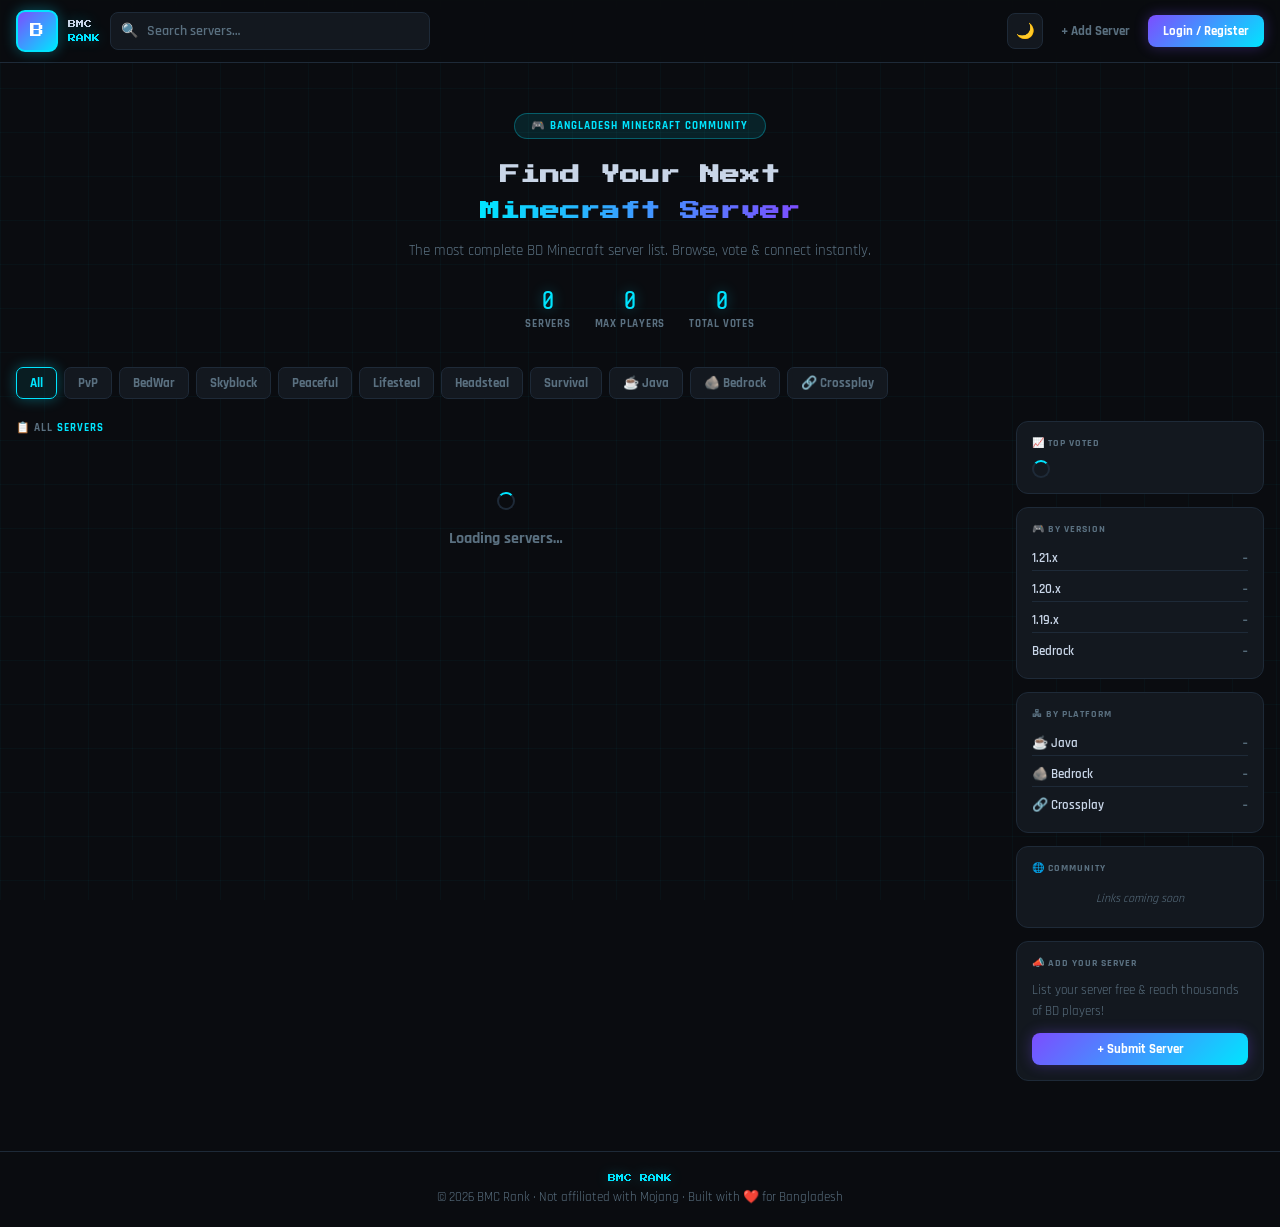
==== commit bd351bd7: "Add files via upload" ====
--- a/index.html
+++ b/index.html
@@ -1,664 +1,2315 @@
 <!DOCTYPE html>
 <html lang="en">
 <head>
-  <meta charset="UTF-8" />
-  <meta name="viewport" content="width=device-width, initial-scale=1.0"/>
-  <title>BMC Network List</title>
-  <link href="https://fonts.googleapis.com/css2?family=Press+Start+2P&family=Rajdhani:wght@400;600;700&family=Share+Tech+Mono&display=swap" rel="stylesheet"/>
-  <style>
-    :root {
-      --bg: #0a0c10;
-      --bg2: #0e1117;
-      --panel: #13181f;
-      --border: #1e2a38;
-      --accent: #00e5ff;
-      --accent2: #7c4dff;
-      --green: #00e676;
-      --red: #ff1744;
-      --yellow: #ffd740;
-      --text: #c9d6e8;
-      --text-dim: #5a7080;
-      --glow: 0 0 12px #00e5ff55;
-    }
-    * { box-sizing: border-box; margin: 0; padding: 0; }
-
-    body {
-      background: var(--bg);
-      color: var(--text);
-      font-family: 'Rajdhani', sans-serif;
-      min-height: 100vh;
-      overflow-x: hidden;
-    }
-
-    /* Animated grid background */
-    body::before {
-      content: '';
-      position: fixed;
-      inset: 0;
-      background-image:
-        linear-gradient(rgba(0,229,255,0.03) 1px, transparent 1px),
-        linear-gradient(90deg, rgba(0,229,255,0.03) 1px, transparent 1px);
-      background-size: 40px 40px;
-      pointer-events: none;
-      z-index: 0;
-    }
-
-    /* ── HEADER ── */
-    header {
-      position: relative;
-      z-index: 10;
-      background: linear-gradient(180deg, #070a0e 0%, transparent 100%);
-      padding: 0 24px;
-      border-bottom: 1px solid var(--border);
-    }
-    .header-inner {
-      max-width: 1200px;
-      margin: 0 auto;
-      display: flex;
-      align-items: center;
-      justify-content: space-between;
-      height: 68px;
-    }
-    .logo {
-      display: flex;
-      align-items: center;
-      gap: 12px;
-      text-decoration: none;
-    }
-    .logo-icon {
-      width: 42px; height: 42px;
-      background: linear-gradient(135deg, var(--accent2), var(--accent));
-      border-radius: 8px;
-      display: grid;
-      place-items: center;
-      font-family: 'Press Start 2P', monospace;
-      font-size: 14px;
-      color: #fff;
-      box-shadow: 0 0 18px #7c4dff66;
-    }
-    .logo-text {
-      font-family: 'Press Start 2P', monospace;
-      font-size: 10px;
-      line-height: 1.6;
-      color: var(--accent);
-      text-shadow: var(--glow);
-    }
-    .logo-text span { color: #fff; }
-
-    nav { display: flex; gap: 6px; }
-    nav a {
-      padding: 7px 16px;
-      border-radius: 6px;
-      font-weight: 700;
-      font-size: 13px;
-      letter-spacing: 0.05em;
-      color: var(--text-dim);
-      text-decoration: none;
-      transition: all 0.2s;
-    }
-    nav a:hover { color: var(--accent); background: rgba(0,229,255,0.07); }
-    nav a.active { color: var(--accent); background: rgba(0,229,255,0.1); }
-
-    .btn-add {
-      background: linear-gradient(135deg, var(--accent2), var(--accent));
-      color: #fff !important;
-      border-radius: 8px;
-      padding: 8px 18px !important;
-      font-weight: 700 !important;
-      box-shadow: 0 0 16px #7c4dff55;
-      transition: opacity 0.2s !important;
-    }
-    .btn-add:hover { opacity: 0.85; background: linear-gradient(135deg, var(--accent2), var(--accent)) !important; }
-
-    /* ── HERO ── */
-    .hero {
-      position: relative;
-      z-index: 1;
-      text-align: center;
-      padding: 56px 24px 40px;
-    }
-    .hero-badge {
-      display: inline-block;
-      background: rgba(0,229,255,0.1);
-      border: 1px solid rgba(0,229,255,0.25);
-      border-radius: 100px;
-      padding: 4px 14px;
-      font-size: 11px;
-      font-weight: 700;
-      letter-spacing: 0.1em;
-      color: var(--accent);
-      margin-bottom: 20px;
-      text-transform: uppercase;
-    }
-    .hero h1 {
-      font-family: 'Press Start 2P', monospace;
-      font-size: clamp(16px, 3vw, 28px);
-      color: #fff;
-      line-height: 1.6;
-      margin-bottom: 14px;
-    }
-    .hero h1 span {
-      background: linear-gradient(90deg, var(--accent), var(--accent2));
-      -webkit-background-clip: text;
-      -webkit-text-fill-color: transparent;
-    }
-    .hero p {
-      font-size: 17px;
-      color: var(--text-dim);
-      max-width: 520px;
-      margin: 0 auto 28px;
-    }
-    .hero-stats {
-      display: flex;
-      justify-content: center;
-      gap: 32px;
-      flex-wrap: wrap;
-    }
-    .stat { text-align: center; }
-    .stat-val {
-      font-family: 'Share Tech Mono', monospace;
-      font-size: 26px;
-      color: var(--accent);
-      text-shadow: var(--glow);
-    }
-    .stat-label {
-      font-size: 12px;
-      font-weight: 700;
-      color: var(--text-dim);
-      text-transform: uppercase;
-      letter-spacing: 0.08em;
-    }
-
-    /* ── SEARCH / FILTER ── */
-    .filter-bar {
-      position: relative;
-      z-index: 1;
-      max-width: 1200px;
-      margin: 0 auto 28px;
-      padding: 0 24px;
-      display: flex;
-      gap: 10px;
-      flex-wrap: wrap;
-      align-items: center;
-    }
-    .search-wrap {
-      flex: 1;
-      min-width: 220px;
-      position: relative;
-    }
-    .search-wrap input {
-      width: 100%;
-      background: var(--panel);
-      border: 1px solid var(--border);
-      border-radius: 8px;
-      padding: 11px 14px 11px 42px;
-      color: var(--text);
-      font-family: 'Rajdhani', sans-serif;
-      font-size: 15px;
-      font-weight: 600;
-      outline: none;
-      transition: border-color 0.2s;
-    }
-    .search-wrap input:focus { border-color: var(--accent); }
-    .search-wrap input::placeholder { color: var(--text-dim); }
-    .search-icon {
-      position: absolute;
-      left: 14px; top: 50%; transform: translateY(-50%);
-      color: var(--text-dim); font-size: 16px;
-    }
-    .tag-filter {
-      display: flex; gap: 6px; flex-wrap: wrap;
-    }
-    .tag {
-      padding: 8px 14px;
-      background: var(--panel);
-      border: 1px solid var(--border);
-      border-radius: 6px;
-      font-size: 13px;
-      font-weight: 700;
-      color: var(--text-dim);
-      cursor: pointer;
-      transition: all 0.18s;
-      user-select: none;
-    }
-    .tag:hover { border-color: var(--accent); color: var(--accent); }
-    .tag.active { background: rgba(0,229,255,0.12); border-color: var(--accent); color: var(--accent); }
-
-    /* ── MAIN GRID ── */
-    main {
-      position: relative; z-index: 1;
-      max-width: 1200px;
-      margin: 0 auto;
-      padding: 0 24px 60px;
-    }
-
-    .section-label {
-      font-size: 12px;
-      font-weight: 700;
-      letter-spacing: 0.1em;
-      text-transform: uppercase;
-      color: var(--text-dim);
-      margin-bottom: 14px;
-    }
-    .section-label span { color: var(--accent); }
-
-    /* ── SERVER CARD ── */
-    .server-grid {
-      display: grid;
-      grid-template-columns: repeat(auto-fill, minmax(340px, 1fr));
-      gap: 16px;
-      margin-bottom: 36px;
-    }
-    .server-card {
-      background: var(--panel);
-      border: 1px solid var(--border);
-      border-radius: 12px;
-      padding: 20px;
-      cursor: pointer;
-      transition: border-color 0.2s, transform 0.15s, box-shadow 0.2s;
-      position: relative;
-      overflow: hidden;
-    }
-    .server-card::before {
-      content: '';
-      position: absolute;
-      top: 0; left: 0; right: 0;
-      height: 2px;
-      background: linear-gradient(90deg, var(--accent2), var(--accent));
-      opacity: 0;
-      transition: opacity 0.2s;
-    }
-    .server-card:hover {
-      border-color: rgba(0,229,255,0.35);
-      transform: translateY(-2px);
-      box-shadow: 0 8px 28px rgba(0,0,0,0.4);
-    }
-    .server-card:hover::before { opacity: 1; }
-
-    .card-header {
-      display: flex;
-      align-items: center;
-      gap: 14px;
-      margin-bottom: 14px;
-    }
-    .server-icon {
-      width: 52px; height: 52px;
-      border-radius: 10px;
-      object-fit: cover;
-      background: linear-gradient(135deg, #1a2340, #0e1a2a);
-      display: grid;
-      place-items: center;
-      font-family: 'Press Start 2P', monospace;
-      font-size: 14px;
-      color: var(--accent);
-      flex-shrink: 0;
-      border: 1px solid var(--border);
-    }
-    .card-title-group { flex: 1; min-width: 0; }
-    .server-name {
-      font-size: 17px;
-      font-weight: 700;
-      color: #fff;
-      white-space: nowrap;
-      overflow: hidden;
-      text-overflow: ellipsis;
-    }
-    .server-ip {
-      font-family: 'Share Tech Mono', monospace;
-      font-size: 12px;
-      color: var(--text-dim);
-      margin-top: 2px;
-    }
-    .online-badge {
-      display: flex;
-      align-items: center;
-      gap: 5px;
-      font-size: 12px;
-      font-weight: 700;
-      padding: 4px 10px;
-      border-radius: 100px;
-      flex-shrink: 0;
-    }
-    .online-badge.online { background: rgba(0,230,118,0.12); color: var(--green); }
-    .online-badge.offline { background: rgba(255,23,68,0.12); color: var(--red); }
-    .dot {
-      width: 6px; height: 6px;
-      border-radius: 50%;
-      background: currentColor;
-    }
-    .dot.blink { animation: blink 1.2s infinite; }
-    @keyframes blink {
-      0%,100% { opacity: 1; } 50% { opacity: 0.2; }
-    }
-
-    .server-desc {
-      font-size: 14px;
-      color: var(--text-dim);
-      line-height: 1.5;
-      margin-bottom: 14px;
-      display: -webkit-box;
-      -webkit-line-clamp: 2;
-      -webkit-box-orient: vertical;
-      overflow: hidden;
-    }
-
-    .card-footer {
-      display: flex;
-      align-items: center;
-      justify-content: space-between;
-      gap: 10px;
-    }
-    .tags { display: flex; gap: 6px; flex-wrap: wrap; }
-    .stag {
-      padding: 3px 9px;
-      border-radius: 4px;
-      font-size: 11px;
-      font-weight: 700;
-      letter-spacing: 0.05em;
-      text-transform: uppercase;
-    }
-    .stag.survival { background: rgba(0,230,118,0.15); color: var(--green); }
-    .stag.pvp      { background: rgba(255,23,68,0.15); color: var(--red); }
-    .stag.creative { background: rgba(124,77,255,0.2); color: #b388ff; }
-    .stag.skyblock { background: rgba(0,229,255,0.12); color: var(--accent); }
-    .stag.economy  { background: rgba(255,215,64,0.15); color: var(--yellow); }
-    .stag.factions { background: rgba(255,100,0,0.15); color: #ff7043; }
-
-    .player-count {
-      font-family: 'Share Tech Mono', monospace;
-      font-size: 13px;
-      color: var(--text-dim);
-      flex-shrink: 0;
-    }
-    .player-count strong { color: var(--green); }
-
-    /* rank indicator */
-    .rank-num {
-      position: absolute;
-      top: 14px; right: 16px;
-      font-family: 'Share Tech Mono', monospace;
-      font-size: 11px;
-      color: var(--text-dim);
-    }
-    .rank-num.gold { color: var(--yellow); }
-
-    /* vote btn */
-    .vote-btn {
-      background: none;
-      border: 1px solid var(--border);
-      border-radius: 6px;
-      padding: 5px 12px;
-      font-family: 'Rajdhani', sans-serif;
-      font-size: 13px;
-      font-weight: 700;
-      color: var(--text-dim);
-      cursor: pointer;
-      transition: all 0.18s;
-      display: flex;
-      align-items: center;
-      gap: 5px;
-    }
-    .vote-btn:hover { border-color: var(--yellow); color: var(--yellow); }
-    .vote-btn.voted { border-color: var(--yellow); color: var(--yellow); background: rgba(255,215,64,0.08); }
-
-    /* ── FEATURED (PROMOTED) card ── */
-    .server-card.featured {
-      border-color: rgba(124,77,255,0.4);
-      background: linear-gradient(135deg, #13181f 0%, #16102a 100%);
-    }
-    .server-card.featured::before { opacity: 1; }
-    .featured-crown {
-      font-size: 10px;
-      background: linear-gradient(90deg, var(--accent2), var(--accent));
-      -webkit-background-clip: text;
-      -webkit-text-fill-color: transparent;
-      font-weight: 700;
-      letter-spacing: 0.08em;
-      text-transform: uppercase;
-      margin-bottom: 4px;
-    }
-
-    /* ── PAGINATION ── */
-    .pagination {
-      display: flex;
-      justify-content: center;
-      align-items: center;
-      gap: 6px;
-      margin-top: 10px;
-    }
-    .page-btn {
-      width: 36px; height: 36px;
-      background: var(--panel);
-      border: 1px solid var(--border);
-      border-radius: 6px;
-      color: var(--text-dim);
-      font-family: 'Rajdhani', sans-serif;
-      font-size: 14px;
-      font-weight: 700;
-      cursor: pointer;
-      display: grid;
-      place-items: center;
-      transition: all 0.18s;
-    }
-    .page-btn:hover, .page-btn.active {
-      border-color: var(--accent);
-      color: var(--accent);
-      background: rgba(0,229,255,0.08);
-    }
-
-    /* ── SIDEBAR ── */
-    .layout { display: flex; gap: 24px; align-items: flex-start; }
-    .sidebar {
-      width: 260px;
-      flex-shrink: 0;
-      display: flex;
-      flex-direction: column;
-      gap: 16px;
-    }
-    .side-widget {
-      background: var(--panel);
-      border: 1px solid var(--border);
-      border-radius: 12px;
-      padding: 18px;
-    }
-    .widget-title {
-      font-size: 11px;
-      font-weight: 700;
-      letter-spacing: 0.1em;
-      text-transform: uppercase;
-      color: var(--text-dim);
-      margin-bottom: 14px;
-    }
-    .version-list { display: flex; flex-direction: column; gap: 8px; }
-    .ver-item {
-      display: flex;
-      justify-content: space-between;
-      align-items: center;
-      font-size: 14px;
-      font-weight: 600;
-      cursor: pointer;
-      padding: 4px 0;
-      border-bottom: 1px solid var(--border);
-    }
-    .ver-item:last-child { border-bottom: none; }
-    .ver-item:hover .ver-name { color: var(--accent); }
-    .ver-count {
-      font-family: 'Share Tech Mono', monospace;
-      font-size: 12px;
-      color: var(--text-dim);
-    }
-    .trending-list { display: flex; flex-direction: column; gap: 10px; }
-    .trend-item { display: flex; align-items: center; gap: 10px; }
-    .trend-rank {
-      font-family: 'Share Tech Mono', monospace;
-      font-size: 12px;
-      color: var(--text-dim);
-      width: 18px;
-      flex-shrink: 0;
-    }
-    .trend-rank.g { color: var(--yellow); }
-    .trend-info { flex: 1; }
-    .trend-name { font-size: 14px; font-weight: 700; color: #fff; }
-    .trend-votes { font-size: 12px; color: var(--text-dim); }
-
-    /* ── FOOTER ── */
-    footer {
-      position: relative;
-      z-index: 1;
-      border-top: 1px solid var(--border);
-      padding: 28px 24px;
-      text-align: center;
-      font-size: 13px;
-      color: var(--text-dim);
-    }
-    footer span { color: var(--accent); font-family: 'Press Start 2P', monospace; font-size: 9px; }
-
-    /* ── ANIMATIONS ── */
-    .server-card { animation: fadeUp 0.4s both; }
-    .server-card:nth-child(1){animation-delay:0.05s}
-    .server-card:nth-child(2){animation-delay:0.10s}
-    .server-card:nth-child(3){animation-delay:0.15s}
-    .server-card:nth-child(4){animation-delay:0.20s}
-    .server-card:nth-child(5){animation-delay:0.25s}
-    .server-card:nth-child(6){animation-delay:0.30s}
-    @keyframes fadeUp {
-      from { opacity:0; transform: translateY(18px); }
-      to   { opacity:1; transform: translateY(0); }
-    }
-
-    @media (max-width: 860px) {
-      .layout { flex-direction: column; }
-      .sidebar { width: 100%; }
-      nav a:not(.btn-add) { display: none; }
-    }
-    @media (max-width: 560px) {
-      .hero h1 { font-size: 13px; }
-      .server-grid { grid-template-columns: 1fr; }
-    }
-  </style>
+<meta charset="UTF-8"/>
+<meta name="viewport" content="width=device-width, initial-scale=1.0, maximum-scale=1.0"/>
+<title>BMC RANK</title>
+<link href="https://fonts.googleapis.com/css2?family=Press+Start+2P&family=Rajdhani:wght@400;600;700&family=Share+Tech+Mono&display=swap" rel="stylesheet"/>
+<style>
+:root{
+  --bg:#0a0c10;--bg2:#0e1117;--panel:#13181f;--border:#1e2a38;
+  --accent:#00e5ff;--accent2:#7c4dff;--green:#00e676;--red:#ff1744;
+  --yellow:#ffd740;--text:#c9d6e8;--dim:#5a7080;
+  --glow:0 0 14px #00e5ff55;--glow2:0 0 14px #7c4dff55;
+  --shadow:0 8px 32px rgba(0,0,0,.5);
+  --gold:#FFD700;--silver:#C0C0C0;--leather:#CD7F32;
+}
+[data-theme="light"]{
+  --bg:#eef2f7;--bg2:#e2e8f0;--panel:#fff;--border:#cbd5e1;
+  --accent:#0077cc;--accent2:#6a1fd0;--green:#16a34a;--red:#dc2626;
+  --yellow:#d97706;--text:#1e293b;--dim:#64748b;
+  --glow:0 0 14px #0077cc33;--glow2:0 0 14px #6a1fd033;
+  --shadow:0 8px 32px rgba(0,0,0,.12);
+}
+*{box-sizing:border-box;margin:0;padding:0;}
+html{scroll-behavior:smooth;}
+body{background:var(--bg);color:var(--text);font-family:'Rajdhani',sans-serif;min-height:100vh;overflow-x:hidden;transition:background .3s,color .3s;}
+body::before{content:'';position:fixed;inset:0;background-image:linear-gradient(rgba(0,229,255,.03) 1px,transparent 1px),linear-gradient(90deg,rgba(0,229,255,.03) 1px,transparent 1px);background-size:44px 44px;pointer-events:none;z-index:0;}
+[data-theme="light"] body::before{background-image:linear-gradient(rgba(0,119,204,.04) 1px,transparent 1px),linear-gradient(90deg,rgba(0,119,204,.04) 1px,transparent 1px);}
+::-webkit-scrollbar{width:6px;}::-webkit-scrollbar-track{background:var(--bg);}::-webkit-scrollbar-thumb{background:var(--border);border-radius:3px;}
+
+/* HEADER */
+header{position:sticky;top:0;z-index:200;background:rgba(10,12,16,.93);border-bottom:1px solid var(--border);backdrop-filter:blur(16px);}
+[data-theme="light"] header{background:rgba(238,242,247,.93);}
+.hdr{max-width:1300px;margin:0 auto;display:flex;align-items:center;gap:10px;height:62px;padding:0 16px;}
+.logo{display:flex;align-items:center;gap:10px;text-decoration:none;flex-shrink:0;}
+.logo-img-wrap{width:42px;height:42px;border-radius:9px;border:2px solid var(--accent);box-shadow:var(--glow);overflow:hidden;display:flex;align-items:center;justify-content:center;background:linear-gradient(135deg,var(--accent2),var(--accent));font-family:'Press Start 2P',monospace;font-size:14px;color:#fff;}
+.logo-img-wrap img{width:100%;height:100%;object-fit:cover;}
+.logo-txt{font-family:'Press Start 2P',monospace;font-size:8px;line-height:1.8;color:var(--accent);text-shadow:var(--glow);}
+.logo-txt span{color:var(--text);}
+.hdr-search{flex:1;max-width:320px;position:relative;}
+.hdr-search input{width:100%;background:var(--panel);border:1px solid var(--border);border-radius:8px;padding:9px 13px 9px 36px;color:var(--text);font-family:'Rajdhani',sans-serif;font-size:14px;font-weight:600;outline:none;transition:border-color .2s;}
+.hdr-search input:focus{border-color:var(--accent);}
+.hdr-search input::placeholder{color:var(--dim);}
+.hdr-search-icon{position:absolute;left:11px;top:50%;transform:translateY(-50%);color:var(--dim);font-size:14px;}
+.hdr-right{display:flex;align-items:center;gap:6px;margin-left:auto;flex-shrink:0;}
+.ic-btn{width:36px;height:36px;border-radius:8px;border:1px solid var(--border);background:var(--panel);color:var(--text);cursor:pointer;font-size:15px;display:grid;place-items:center;transition:all .2s;font-family:'Rajdhani',sans-serif;}
+.ic-btn:hover{border-color:var(--accent);color:var(--accent);}
+.nav-lnk{padding:7px 12px;border-radius:7px;font-weight:700;font-size:13px;color:var(--dim);background:none;border:none;cursor:pointer;font-family:'Rajdhani',sans-serif;transition:all .2s;white-space:nowrap;}
+.nav-lnk:hover{color:var(--accent);}
+.btn-primary{background:linear-gradient(135deg,var(--accent2),var(--accent));color:#fff;border-radius:8px;padding:8px 15px;font-weight:700;border:none;cursor:pointer;font-family:'Rajdhani',sans-serif;font-size:13px;box-shadow:var(--glow2);transition:opacity .2s,transform .1s;white-space:nowrap;}
+.btn-primary:hover{opacity:.87;}
+.btn-primary:active{transform:scale(.97);}
+.avatar-btn{width:34px;height:34px;border-radius:50%;background:linear-gradient(135deg,var(--accent2),var(--accent));display:grid;place-items:center;font-weight:700;font-size:13px;color:#fff;cursor:pointer;border:2px solid var(--accent);box-shadow:var(--glow);}
+
+/* HERO */
+.hero{position:relative;z-index:1;text-align:center;padding:50px 20px 36px;}
+.hero-badge{display:inline-flex;align-items:center;gap:6px;background:rgba(0,229,255,.1);border:1px solid rgba(0,229,255,.3);border-radius:100px;padding:5px 16px;font-size:11px;font-weight:700;letter-spacing:.1em;color:var(--accent);margin-bottom:18px;text-transform:uppercase;animation:badgePulse 2.5s infinite;}
+@keyframes badgePulse{0%,100%{box-shadow:0 0 0 0 rgba(0,229,255,.35);}60%{box-shadow:0 0 0 10px rgba(0,229,255,0);}}
+.hero h1{font-family:'Press Start 2P',monospace;font-size:clamp(11px,2.2vw,20px);line-height:1.8;margin-bottom:12px;}
+.hero h1 .grad{background:linear-gradient(90deg,var(--accent),var(--accent2));-webkit-background-clip:text;-webkit-text-fill-color:transparent;}
+.hero p{font-size:15px;color:var(--dim);max-width:480px;margin:0 auto 26px;}
+.stats-row{display:flex;justify-content:center;gap:24px;flex-wrap:wrap;}
+.stat-box{text-align:center;}
+.stat-val{font-family:'Share Tech Mono',monospace;font-size:26px;color:var(--accent);text-shadow:var(--glow);}
+.stat-lbl{font-size:11px;font-weight:700;color:var(--dim);text-transform:uppercase;letter-spacing:.07em;margin-top:2px;}
+
+/* FILTER */
+.filter-wrap{position:relative;z-index:1;max-width:1300px;margin:0 auto 22px;padding:0 16px;display:flex;gap:7px;flex-wrap:wrap;}
+.tag{padding:7px 13px;background:var(--panel);border:1px solid var(--border);border-radius:7px;font-size:13px;font-weight:700;color:var(--dim);cursor:pointer;transition:all .18s;user-select:none;}
+.tag:hover,.tag.on{border-color:var(--accent);color:var(--accent);background:rgba(0,229,255,.08);box-shadow:var(--glow);}
+
+/* LAYOUT */
+main{position:relative;z-index:1;max-width:1300px;margin:0 auto;padding:0 16px 70px;display:flex;gap:20px;align-items:flex-start;}
+.content-area{flex:1;min-width:0;}
+.sec-lbl{font-size:11px;font-weight:700;letter-spacing:.1em;text-transform:uppercase;color:var(--dim);margin-bottom:13px;}
+.sec-lbl em{color:var(--accent);font-style:normal;}
+
+/* TOP RANKED SECTION */
+.top-ranked-section{margin-bottom:30px;}
+.top-ranked-header{display:flex;align-items:center;gap:8px;margin-bottom:16px;}
+.top-ranked-header .crown-icon{font-size:20px;}
+.top-ranked-header .title-text{font-size:11px;font-weight:700;letter-spacing:.1em;text-transform:uppercase;color:var(--dim);}
+.top-ranked-header .title-text em{color:var(--yellow);font-style:normal;}
+
+/* PREMIUM TIER (ranks 1-3) */
+.premium-grid{display:grid;grid-template-columns:repeat(auto-fill,minmax(300px,1fr));gap:14px;margin-bottom:16px;}
+
+/* TOP TIER section (ranks 4-10) */
+.top-tier-section{margin-bottom:20px;}
+.top-tier-header{display:flex;align-items:center;gap:8px;margin-bottom:12px;}
+.top-tier-header .title-text{font-size:11px;font-weight:700;letter-spacing:.1em;text-transform:uppercase;color:var(--dim);}
+.top-tier-header .title-text em{color:var(--accent);font-style:normal;}
+
+/* Featured Big Card */
+.featured-big-card{
+  background:var(--panel);
+  border:1px solid rgba(124,77,255,.5);
+  border-radius:14px;
+  padding:18px;
+  cursor:pointer;
+  position:relative;
+  overflow:hidden;
+  animation:fadeUp .4s both;
+  transition:transform .15s,box-shadow .2s;
+}
+.featured-big-card::after{
+  content:'';position:absolute;inset:-1px;border-radius:15px;
+  background:linear-gradient(270deg,var(--accent),var(--accent2),#ff6b9d,var(--accent));
+  background-size:400% 400%;animation:neonAnim 3s ease infinite;z-index:-1;opacity:.6;
+}
+@keyframes neonAnim{0%{background-position:0% 50%;}50%{background-position:100% 50%;}100%{background-position:0% 50%;}}
+.featured-big-card:hover{transform:translateY(-2px);box-shadow:0 12px 40px rgba(0,0,0,.6);}
+@keyframes fadeUp{from{opacity:0;transform:translateY(10px);}to{opacity:1;transform:translateY(0);}}
+
+/* Rank badge */
+.rank-badge-wrap{position:absolute;top:12px;right:12px;display:flex;align-items:center;gap:4px;}
+.rank-crown{font-size:18px;line-height:1;}
+.rank-num{font-family:'Share Tech Mono',monospace;font-size:14px;font-weight:700;}
+.rank-badge-wrap.rank-1 .rank-num{color:var(--gold);text-shadow:0 0 12px var(--gold);}
+.rank-badge-wrap.rank-2 .rank-num{color:var(--silver);text-shadow:0 0 12px var(--silver);}
+.rank-badge-wrap.rank-3 .rank-num{color:var(--leather);text-shadow:0 0 12px var(--leather);}
+
+.feat-star-label{font-size:10px;font-weight:700;letter-spacing:.06em;text-transform:uppercase;background:linear-gradient(90deg,var(--accent2),var(--accent));-webkit-background-clip:text;-webkit-text-fill-color:transparent;border:1px solid rgba(124,77,255,.4);border-radius:4px;padding:2px 6px;display:inline-block;margin-bottom:8px;}
+
+/* Card top row */
+.fbc-top{display:flex;align-items:flex-start;gap:12px;margin-bottom:10px;}
+.fbc-icon{width:54px;height:54px;border-radius:10px;border:1px solid var(--border);flex-shrink:0;background:var(--bg2);display:flex;align-items:center;justify-content:center;font-size:22px;overflow:hidden;}
+.fbc-icon img{width:100%;height:100%;object-fit:cover;border-radius:9px;}
+.fbc-info{flex:1;min-width:0;}
+.fbc-name{font-size:17px;font-weight:700;margin-bottom:2px;padding-right:60px;}
+.fbc-ip-hidden{font-family:'Share Tech Mono',monospace;font-size:11px;color:var(--dim);margin-bottom:4px;user-select:none;cursor:default;}
+.fbc-desc{font-size:12px;color:var(--dim);line-height:1.5;display:-webkit-box;-webkit-line-clamp:2;-webkit-box-orient:vertical;overflow:hidden;margin-bottom:10px;}
+.fbc-foot{display:flex;align-items:center;gap:8px;flex-wrap:wrap;}
+.fbc-tags{display:flex;gap:4px;flex-wrap:wrap;flex:1;}
+.fbc-max{font-family:'Share Tech Mono',monospace;font-size:12px;color:var(--dim);flex-shrink:0;}
+.fbc-max strong{color:var(--accent);}
+
+/* Server Type Badge */
+.type-badge{display:inline-flex;align-items:center;gap:3px;padding:2px 7px;border-radius:4px;font-size:10px;font-weight:700;text-transform:uppercase;letter-spacing:.04em;flex-shrink:0;}
+.type-badge.java{background:rgba(255,130,0,.15);color:#ff8200;border:1px solid rgba(255,130,0,.3);}
+.type-badge.bedrock{background:rgba(0,230,118,.15);color:var(--green);border:1px solid rgba(0,230,118,.3);}
+.type-badge.crossplay{background:rgba(0,229,255,.12);color:var(--accent);border:1px solid rgba(0,229,255,.3);}
+
+/* Game Mode Badge */
+.mode-badge{display:inline-flex;align-items:center;gap:3px;padding:2px 7px;border-radius:4px;font-size:10px;font-weight:700;text-transform:uppercase;letter-spacing:.04em;}
+.mode-badge.survival{background:rgba(0,230,118,.12);color:var(--green);}
+.mode-badge.creative{background:rgba(124,77,255,.15);color:#b388ff;}
+.mode-badge.hardcore{background:rgba(255,23,68,.15);color:var(--red);}
+.mode-badge.adventure{background:rgba(255,215,0,.12);color:var(--yellow);}
+
+/* Vote button */
+.vote-btn-gold{background:none;border:2px solid var(--yellow);border-radius:9px;padding:6px 14px;font-family:'Rajdhani',sans-serif;font-size:14px;font-weight:700;color:var(--yellow);cursor:pointer;transition:all .18s;display:flex;align-items:center;gap:5px;flex-shrink:0;}
+.vote-btn-gold:hover{background:rgba(255,215,64,.12);}
+.vote-btn-gold.voted{background:rgba(255,215,64,.15);box-shadow:0 0 10px rgba(255,215,64,.3);}
+.vote-btn-gold.voted:hover{background:rgba(255,23,68,.12);border-color:var(--red);color:var(--red);}
+
+/* Status badge */
+.status-badge{display:flex;align-items:center;gap:4px;font-size:11px;font-weight:700;padding:4px 9px;border-radius:100px;flex-shrink:0;}
+.status-badge.on{background:rgba(0,230,118,.12);color:var(--green);}
+.status-badge.off{background:rgba(255,23,68,.12);color:var(--red);}
+.s-dot{width:6px;height:6px;border-radius:50%;background:currentColor;}
+.s-dot.blink{animation:blink 1.3s infinite;}
+@keyframes blink{0%,100%{opacity:1;}50%{opacity:.2;}}
+
+/* Tags */
+.stag{padding:3px 7px;border-radius:4px;font-size:10px;font-weight:700;text-transform:uppercase;letter-spacing:.04em;}
+.stag.survival,.stag.peaceful{background:rgba(0,230,118,.15);color:var(--green);}
+.stag.pvp,.stag.lifesteal{background:rgba(255,23,68,.15);color:var(--red);}
+.stag.creative{background:rgba(124,77,255,.18);color:#b388ff;}
+.stag.skyblock{background:rgba(0,229,255,.12);color:var(--accent);}
+.stag.bedwar{background:rgba(255,152,0,.15);color:#ffa726;}
+.stag.headsteal{background:rgba(236,72,153,.15);color:#f472b6;}
+.stag.version{background:rgba(100,116,139,.15);color:#94a3b8;}
+
+/* SERVER LIST ROW */
+.srv-list{display:flex;flex-direction:column;gap:8px;margin-bottom:26px;}
+.srv-row-card{background:var(--panel);border:1px solid var(--border);border-radius:10px;display:flex;align-items:center;gap:0;cursor:pointer;transition:border-color .2s,box-shadow .2s,transform .15s;position:relative;overflow:hidden;animation:fadeUp .35s both;}
+.srv-row-card:nth-child(1){animation-delay:.03s}.srv-row-card:nth-child(2){animation-delay:.06s}.srv-row-card:nth-child(3){animation-delay:.09s}.srv-row-card:nth-child(4){animation-delay:.12s}.srv-row-card:nth-child(5){animation-delay:.15s}.srv-row-card:nth-child(6){animation-delay:.18s}.srv-row-card:nth-child(7){animation-delay:.21s}.srv-row-card:nth-child(8){animation-delay:.24s}.srv-row-card:nth-child(9){animation-delay:.27s}
+.srv-row-card::before{content:'';position:absolute;left:0;top:0;bottom:0;width:3px;background:linear-gradient(180deg,var(--accent2),var(--accent));opacity:0;transition:opacity .2s;}
+.srv-row-card:hover{border-color:rgba(0,229,255,.4);box-shadow:var(--shadow);transform:translateX(3px);}
+.srv-row-card:hover::before{opacity:1;}
+.row-rank{width:44px;flex-shrink:0;display:flex;align-items:center;justify-content:center;font-family:'Share Tech Mono',monospace;font-size:14px;font-weight:700;color:var(--dim);padding:14px 0;}
+.row-icon{width:52px;height:52px;border-radius:9px;border:1px solid var(--border);flex-shrink:0;background:var(--bg2);display:flex;align-items:center;justify-content:center;font-size:22px;overflow:hidden;margin:12px 0;}
+.row-icon img{width:100%;height:100%;object-fit:cover;border-radius:8px;}
+.row-info{flex:1;min-width:0;padding:12px 14px;}
+.row-name-line{display:flex;align-items:center;gap:7px;flex-wrap:wrap;margin-bottom:3px;}
+.row-srv-name{font-size:15px;font-weight:700;white-space:nowrap;overflow:hidden;text-overflow:ellipsis;}
+.row-feat-badge{font-size:9px;font-weight:700;letter-spacing:.06em;text-transform:uppercase;background:linear-gradient(90deg,var(--accent2),var(--accent));-webkit-background-clip:text;-webkit-text-fill-color:transparent;border:1px solid rgba(124,77,255,.4);border-radius:4px;padding:1px 5px;white-space:nowrap;}
+.row-ip-hidden{font-family:'Share Tech Mono',monospace;font-size:11px;color:var(--dim);margin-bottom:5px;user-select:none;cursor:default;}
+.row-desc{font-size:12px;color:var(--dim);line-height:1.45;white-space:nowrap;overflow:hidden;text-overflow:ellipsis;max-width:420px;}
+.row-tags{display:flex;gap:4px;flex-wrap:wrap;margin-top:5px;}
+.row-stats{display:flex;flex-direction:column;align-items:flex-end;gap:7px;padding:12px 14px;flex-shrink:0;}
+.row-status{display:flex;align-items:center;gap:4px;font-size:11px;font-weight:700;padding:4px 9px;border-radius:100px;}
+.row-status.on{background:rgba(0,230,118,.12);color:var(--green);}
+.row-status.off{background:rgba(255,23,68,.12);color:var(--red);}
+.row-max{font-family:'Share Tech Mono',monospace;font-size:12px;color:var(--dim);}
+.row-max strong{color:var(--accent);}
+.row-vote-btn{background:none;border:1px solid var(--border);border-radius:6px;padding:5px 10px;font-family:'Rajdhani',sans-serif;font-size:12px;font-weight:700;color:var(--dim);cursor:pointer;transition:all .18s;display:flex;align-items:center;gap:4px;white-space:nowrap;}
+.row-vote-btn:hover{border-color:var(--yellow);color:var(--yellow);}
+.row-vote-btn.voted{border-color:var(--yellow);color:var(--yellow);background:rgba(255,215,64,.08);}
+.row-vote-btn.voted:hover{border-color:var(--red);color:var(--red);}
+
+/* TOP TIER row card (4-10) */
+.top-tier-card{background:var(--panel);border:1px solid rgba(0,229,255,.25);border-radius:10px;display:flex;align-items:center;gap:0;cursor:pointer;transition:all .2s;position:relative;overflow:hidden;margin-bottom:8px;}
+.top-tier-card:hover{border-color:rgba(0,229,255,.6);box-shadow:0 0 20px rgba(0,229,255,.12);transform:translateX(2px);}
+.top-tier-card::before{content:'';position:absolute;left:0;top:0;bottom:0;width:3px;background:var(--accent);opacity:0;transition:opacity .2s;}
+.top-tier-card:hover::before{opacity:1;}
+
+/* SIDEBAR */
+.sidebar{width:248px;flex-shrink:0;display:flex;flex-direction:column;gap:13px;}
+.widget{background:var(--panel);border:1px solid var(--border);border-radius:12px;padding:15px;}
+.w-title{font-size:10px;font-weight:700;letter-spacing:.1em;text-transform:uppercase;color:var(--dim);margin-bottom:11px;}
+.trend-list{display:flex;flex-direction:column;gap:9px;}
+.trend-item{display:flex;align-items:center;gap:9px;}
+.t-rank{font-family:'Share Tech Mono',monospace;font-size:11px;color:var(--dim);width:16px;flex-shrink:0;}
+.t-rank.g{color:var(--yellow);}
+.t-name{font-size:13px;font-weight:700;}
+.t-votes{font-size:11px;color:var(--dim);}
+.ver-list{display:flex;flex-direction:column;gap:6px;}
+.ver-row{display:flex;justify-content:space-between;align-items:center;font-size:13px;font-weight:600;padding:4px 0;border-bottom:1px solid var(--border);}
+.ver-row:last-child{border-bottom:none;}
+.ver-cnt{font-family:'Share Tech Mono',monospace;font-size:11px;color:var(--dim);}
+.comm-links{display:flex;flex-direction:column;gap:8px;}
+.comm-link-btn{display:flex;align-items:center;gap:9px;padding:10px 12px;border-radius:9px;border:1px solid var(--border);background:var(--bg);text-decoration:none;color:var(--text);font-weight:700;font-size:13px;transition:all .2s;}
+.comm-link-btn:hover{border-color:var(--accent);background:rgba(0,229,255,.06);}
+.comm-link-btn .cl-icon{width:28px;height:28px;border-radius:6px;display:grid;place-items:center;font-size:16px;flex-shrink:0;}
+.comm-link-btn.discord .cl-icon{background:rgba(88,101,242,.2);}
+.comm-link-btn.facebook .cl-icon{background:rgba(24,119,242,.2);}
+.comm-link-placeholder{font-size:12px;color:var(--dim);text-align:center;padding:6px;font-style:italic;}
+
+/* PAGINATION */
+.pager{display:flex;justify-content:center;gap:5px;margin-top:8px;}
+.pg{width:33px;height:33px;background:var(--panel);border:1px solid var(--border);border-radius:6px;color:var(--dim);font-family:'Rajdhani',sans-serif;font-size:13px;font-weight:700;cursor:pointer;display:grid;place-items:center;transition:all .18s;}
+.pg:hover,.pg.on{border-color:var(--accent);color:var(--accent);background:rgba(0,229,255,.08);}
+
+/* MODALS */
+.overlay{position:fixed;inset:0;background:rgba(0,0,0,.78);z-index:500;display:none;place-items:center;padding:16px;backdrop-filter:blur(5px);}
+.overlay.show{display:grid;}
+.modal{background:var(--panel);border:1px solid var(--border);border-radius:16px;padding:26px;width:100%;max-width:520px;max-height:90vh;overflow-y:auto;position:relative;animation:mIn .22s both;}
+@keyframes mIn{from{opacity:0;transform:scale(.93);}to{opacity:1;transform:scale(1);}}
+.modal h2{font-family:'Press Start 2P',monospace;font-size:10px;color:var(--accent);margin-bottom:18px;text-shadow:var(--glow);}
+.cls-btn{position:absolute;top:13px;right:15px;background:none;border:none;color:var(--dim);font-size:20px;cursor:pointer;line-height:1;transition:color .2s;}
+.cls-btn:hover{color:var(--red);}
+.fg{margin-bottom:13px;}
+.fg label{display:block;font-size:12px;font-weight:700;color:var(--dim);margin-bottom:5px;text-transform:uppercase;letter-spacing:.06em;}
+.fg input,.fg textarea,.fg select{width:100%;background:var(--bg);border:1px solid var(--border);border-radius:8px;padding:9px 12px;color:var(--text);font-family:'Rajdhani',sans-serif;font-size:14px;font-weight:600;outline:none;transition:border-color .2s;}
+.fg input:focus,.fg textarea:focus,.fg select:focus{border-color:var(--accent);}
+.fg textarea{resize:vertical;min-height:75px;}
+.fg select option{background:var(--panel);}
+.mfoot{display:flex;gap:9px;margin-top:16px;}
+.btn-sec{flex:1;background:var(--bg);border:1px solid var(--border);border-radius:8px;padding:10px;color:var(--dim);font-family:'Rajdhani',sans-serif;font-size:14px;font-weight:700;cursor:pointer;transition:all .2s;}
+.btn-sec:hover{border-color:var(--red);color:var(--red);}
+.btn-sub{flex:2;background:linear-gradient(135deg,var(--accent2),var(--accent));border:none;border-radius:8px;padding:10px;color:#fff;font-family:'Rajdhani',sans-serif;font-size:14px;font-weight:700;cursor:pointer;box-shadow:var(--glow2);transition:opacity .2s;}
+.btn-sub:hover{opacity:.85;}
+.msg-box{padding:9px 13px;border-radius:8px;font-size:13px;font-weight:700;margin-bottom:11px;display:none;}
+.msg-box.ok{background:rgba(0,230,118,.15);color:var(--green);border:1px solid rgba(0,230,118,.3);display:block;}
+.msg-box.err{background:rgba(255,23,68,.15);color:var(--red);border:1px solid rgba(255,23,68,.3);display:block;}
+.tabs2{display:flex;gap:4px;margin-bottom:16px;}
+.tab2{flex:1;padding:9px;border-radius:7px;border:1px solid var(--border);background:none;color:var(--dim);font-family:'Rajdhani',sans-serif;font-size:13px;font-weight:700;cursor:pointer;transition:all .2s;}
+.tab2.on{background:rgba(0,229,255,.1);border-color:var(--accent);color:var(--accent);}
+
+/* SERVER TYPE SELECTOR */
+.server-type-wrap{display:flex;gap:7px;margin-top:6px;}
+.stype-btn{flex:1;padding:10px 6px;border-radius:9px;border:2px solid var(--border);background:var(--bg);cursor:pointer;font-family:'Rajdhani',sans-serif;font-size:13px;font-weight:700;color:var(--dim);transition:all .2s;text-align:center;}
+.stype-btn:hover{border-color:var(--accent);}
+.stype-btn.sel.java{border-color:#ff8200;color:#ff8200;background:rgba(255,130,0,.1);}
+.stype-btn.sel.bedrock{border-color:var(--green);color:var(--green);background:rgba(0,230,118,.1);}
+.stype-btn.sel.crossplay{border-color:var(--accent);color:var(--accent);background:rgba(0,229,255,.1);}
+
+/* IP VISIBILITY TOGGLE */
+.vis-toggle-wrap{display:flex;gap:7px;margin-top:6px;}
+.vis-btn{flex:1;padding:8px;border-radius:8px;border:2px solid var(--border);background:var(--bg);cursor:pointer;font-family:'Rajdhani',sans-serif;font-size:13px;font-weight:700;color:var(--dim);transition:all .2s;text-align:center;}
+.vis-btn.sel.pub{border-color:var(--green);color:var(--green);background:rgba(0,230,118,.1);}
+.vis-btn.sel.priv{border-color:var(--red);color:var(--red);background:rgba(255,23,68,.1);}
+
+/* IP FIELDS DYNAMIC */
+.ip-fields{display:none;}
+.ip-fields.show{display:block;}
+
+/* CATEGORY MULTI SELECT */
+.cat-picker{display:flex;flex-wrap:wrap;gap:6px;}
+.cat-chip{padding:6px 11px;background:var(--bg);border:1px solid var(--border);border-radius:6px;font-size:12px;font-weight:700;color:var(--dim);cursor:pointer;transition:all .18s;user-select:none;}
+.cat-chip:hover{border-color:var(--accent);color:var(--accent);}
+.cat-chip.sel{border-color:var(--accent);color:var(--accent);background:rgba(0,229,255,.1);}
+.cat-note{font-size:11px;color:var(--dim);margin-top:5px;font-style:italic;}
+
+/* DRAG & DROP UPLOAD */
+.drop-zone{border:2px dashed var(--border);border-radius:10px;padding:20px;text-align:center;cursor:pointer;transition:all .2s;background:var(--bg);position:relative;}
+.drop-zone:hover,.drop-zone.drag-over{border-color:var(--accent);background:rgba(0,229,255,.05);}
+.drop-zone input[type=file]{position:absolute;inset:0;opacity:0;cursor:pointer;width:100%;height:100%;}
+.drop-zone .dz-icon{font-size:28px;margin-bottom:7px;}
+.drop-zone .dz-text{font-size:13px;font-weight:700;color:var(--dim);}
+.drop-zone .dz-sub{font-size:11px;color:var(--dim);margin-top:3px;opacity:.7;}
+.drop-preview{display:flex;align-items:center;gap:10px;padding:9px 12px;background:var(--bg);border:1px solid var(--border);border-radius:8px;margin-top:8px;}
+.drop-preview img{width:40px;height:40px;border-radius:7px;object-fit:cover;border:1px solid var(--border);}
+.drop-preview-name{flex:1;font-size:12px;font-weight:700;color:var(--text);overflow:hidden;text-overflow:ellipsis;white-space:nowrap;}
+.drop-preview-rm{background:none;border:none;color:var(--red);cursor:pointer;font-size:16px;padding:0 4px;line-height:1;}
+
+/* ADMIN PANEL */
+.admin-wrap{position:fixed;inset:0;background:var(--bg);z-index:400;overflow-y:auto;display:none;}
+.admin-wrap.show{display:block;}
+.admin-hdr{background:var(--panel);border-bottom:1px solid var(--border);padding:14px 22px;display:flex;align-items:center;gap:12px;position:sticky;top:0;z-index:10;}
+.admin-hdr h1{font-family:'Press Start 2P',monospace;font-size:9px;color:var(--accent);text-shadow:var(--glow);}
+.admin-body{max-width:1100px;margin:0 auto;padding:22px 16px;}
+.atabs{display:flex;gap:6px;margin-bottom:22px;flex-wrap:wrap;}
+.atab{padding:8px 16px;border-radius:8px;border:1px solid var(--border);background:var(--panel);color:var(--dim);font-family:'Rajdhani',sans-serif;font-size:13px;font-weight:700;cursor:pointer;transition:all .2s;}
+.atab.on{background:rgba(0,229,255,.1);border-color:var(--accent);color:var(--accent);}
+.asec{display:none;}
+.asec.show{display:block;}
+.srv-row{background:var(--panel);border:1px solid var(--border);border-radius:10px;padding:13px 15px;display:flex;align-items:center;gap:11px;margin-bottom:9px;flex-wrap:wrap;}
+.srv-row-info{flex:1;min-width:180px;}
+.row-name{font-size:15px;font-weight:700;}
+.row-sub{font-family:'Share Tech Mono',monospace;font-size:11px;color:var(--dim);margin-top:2px;}
+.row-desc{font-size:12px;color:var(--dim);margin-top:3px;}
+.row-btns{display:flex;gap:6px;flex-wrap:wrap;}
+.rbtn{padding:6px 11px;border-radius:6px;border:none;font-family:'Rajdhani',sans-serif;font-size:12px;font-weight:700;cursor:pointer;transition:all .2s;}
+.rbtn.approve{background:rgba(0,230,118,.2);color:var(--green);}
+.rbtn.approve:hover{background:rgba(0,230,118,.35);}
+.rbtn.decline,.rbtn.del{background:rgba(255,23,68,.2);color:var(--red);}
+.rbtn.decline:hover,.rbtn.del:hover{background:rgba(255,23,68,.35);}
+.rbtn.edit{background:rgba(0,229,255,.15);color:var(--accent);}
+.rbtn.edit:hover{background:rgba(0,229,255,.25);}
+.rbtn.ban{background:rgba(255,152,0,.2);color:#ffa726;}
+.rbtn.ban:hover{background:rgba(255,152,0,.35);}
+.rbtn.unban{background:rgba(0,230,118,.2);color:var(--green);}
+.color-grid{display:grid;grid-template-columns:1fr 1fr;gap:10px;margin-bottom:14px;}
+.cpick{display:flex;flex-direction:column;gap:4px;}
+.cpick label{font-size:12px;color:var(--dim);font-weight:700;}
+.cpick input[type=color]{width:100%;height:36px;border-radius:7px;border:1px solid var(--border);background:var(--bg);cursor:pointer;padding:2px;}
+
+/* RANK select in admin */
+.rank-select-wrap{display:flex;gap:7px;flex-wrap:wrap;margin-top:6px;}
+.rank-opt{padding:8px 14px;border-radius:8px;border:2px solid var(--border);background:var(--bg);cursor:pointer;font-family:'Rajdhani',sans-serif;font-size:13px;font-weight:700;color:var(--dim);transition:all .18s;display:flex;align-items:center;gap:5px;}
+.rank-opt:hover{border-color:var(--accent);}
+.rank-opt.rank-1-opt.sel{border-color:var(--gold);color:var(--gold);background:rgba(255,215,0,.1);box-shadow:0 0 10px rgba(255,215,0,.3);}
+.rank-opt.rank-2-opt.sel{border-color:var(--silver);color:var(--silver);background:rgba(192,192,192,.1);box-shadow:0 0 10px rgba(192,192,192,.3);}
+.rank-opt.rank-3-opt.sel{border-color:var(--leather);color:var(--leather);background:rgba(205,127,50,.1);box-shadow:0 0 10px rgba(205,127,50,.3);}
+.rank-opt.rank-4-opt.sel,.rank-opt.rank-5-opt.sel,.rank-opt.rank-6-opt.sel,.rank-opt.rank-7-opt.sel,.rank-opt.rank-8-opt.sel,.rank-opt.rank-9-opt.sel,.rank-opt.rank-10-opt.sel{border-color:var(--accent);color:var(--accent);background:rgba(0,229,255,.1);}
+.rank-opt.rank-none-opt.sel{border-color:var(--dim);color:var(--text);}
+.rank-group-label{font-size:10px;font-weight:700;letter-spacing:.08em;text-transform:uppercase;color:var(--dim);margin:10px 0 5px;width:100%;}
+
+/* PROFILE */
+.prof-card{background:var(--bg);border:1px solid var(--border);border-radius:12px;padding:20px;text-align:center;margin-bottom:13px;}
+.prof-av{width:66px;height:66px;border-radius:50%;background:linear-gradient(135deg,var(--accent2),var(--accent));display:grid;place-items:center;font-size:24px;font-weight:700;color:#fff;margin:0 auto 10px;border:3px solid var(--accent);box-shadow:var(--glow);}
+.prof-name{font-size:17px;font-weight:700;}
+.prof-email{font-size:13px;color:var(--dim);margin-top:2px;}
+.prof-badge{display:inline-block;margin-top:7px;padding:3px 11px;border-radius:100px;font-size:10px;font-weight:700;text-transform:uppercase;letter-spacing:.07em;}
+.prof-badge.admin{background:rgba(124,77,255,.2);color:var(--accent2);border:1px solid rgba(124,77,255,.4);}
+.prof-badge.user{background:rgba(0,229,255,.1);color:var(--accent);border:1px solid rgba(0,229,255,.3);}
+.prof-badge.banned{background:rgba(255,23,68,.2);color:var(--red);border:1px solid rgba(255,23,68,.4);}
+
+/* NO RESULTS */
+.no-res{text-align:center;padding:44px 20px;color:var(--dim);}
+.no-res .nr-icon{font-size:38px;margin-bottom:11px;}
+.no-res p{font-size:16px;font-weight:700;}
+.no-res small{font-size:13px;}
+
+/* TOAST */
+.toast{position:fixed;bottom:22px;right:22px;background:var(--panel);border:1px solid var(--accent);border-radius:10px;padding:11px 17px;font-size:14px;font-weight:700;color:var(--accent);box-shadow:var(--glow),var(--shadow);z-index:999;transform:translateY(80px);opacity:0;transition:all .3s;max-width:280px;pointer-events:none;}
+.toast.show{transform:translateY(0);opacity:1;}
+.toast.err{border-color:var(--red);color:var(--red);box-shadow:0 0 14px #ff174455,var(--shadow);}
+
+/* LOADER */
+.loader{display:inline-block;width:18px;height:18px;border:2px solid var(--border);border-top-color:var(--accent);border-radius:50%;animation:spin .7s linear infinite;}
+@keyframes spin{to{transform:rotate(360deg);}}
+
+/* DETAIL MODAL */
+.detail-links{display:flex;gap:8px;flex-wrap:wrap;margin-top:14px;}
+.detail-link{display:flex;align-items:center;gap:6px;padding:8px 14px;border-radius:8px;border:1px solid var(--border);text-decoration:none;font-weight:700;font-size:13px;color:var(--text);transition:all .2s;}
+.detail-link:hover{border-color:var(--accent);color:var(--accent);}
+.detail-link.dc{border-color:rgba(88,101,242,.4);}
+.detail-link.dc:hover{border-color:#5865f2;color:#5865f2;}
+.detail-link.fb{border-color:rgba(24,119,242,.4);}
+.detail-link.fb:hover{border-color:#1877f2;color:#1877f2;}
+.ip-box{background:var(--bg);border:1px solid var(--border);border-radius:8px;padding:11px 14px;font-family:'Share Tech Mono',monospace;font-size:13px;display:flex;align-items:center;justify-content:space-between;gap:8px;margin:6px 0;}
+.ip-box .ip-copy{background:none;border:1px solid var(--border);border-radius:5px;padding:4px 9px;color:var(--accent);font-family:'Rajdhani',sans-serif;font-size:12px;font-weight:700;cursor:pointer;transition:all .2s;}
+.ip-box .ip-copy:hover{background:rgba(0,229,255,.1);}
+.ip-hidden-box{background:var(--bg);border:1px solid var(--border);border-radius:8px;padding:11px 14px;font-family:'Share Tech Mono',monospace;font-size:13px;display:flex;align-items:center;justify-content:space-between;gap:8px;margin:10px 0;cursor:default;user-select:none;color:var(--dim);}
+
+/* DETAIL IP SECTION */
+.detail-ip-section{margin:12px 0;padding:12px;background:var(--bg);border:1px solid var(--border);border-radius:10px;}
+.detail-ip-row{display:flex;align-items:center;justify-content:space-between;gap:8px;padding:5px 0;border-bottom:1px solid var(--border);font-size:13px;}
+.detail-ip-row:last-child{border-bottom:none;}
+.detail-ip-label{font-size:11px;font-weight:700;color:var(--dim);text-transform:uppercase;letter-spacing:.06em;flex-shrink:0;}
+.detail-ip-val{font-family:'Share Tech Mono',monospace;color:var(--accent);font-size:12px;flex:1;text-align:right;margin:0 6px;}
+
+/* MOTD display */
+.motd-box{background:var(--bg2);border:1px solid var(--border);border-radius:8px;padding:10px 14px;font-family:'Share Tech Mono',monospace;font-size:12px;line-height:1.7;margin:6px 0;min-height:36px;color:var(--text);}
+.motd-loading{display:flex;align-items:center;gap:8px;color:var(--dim);font-size:12px;}
+
+/* Player count live */
+.live-players{display:flex;align-items:center;gap:8px;padding:9px 14px;background:var(--bg);border:1px solid var(--border);border-radius:8px;margin:6px 0;}
+.live-bar-wrap{flex:1;background:var(--bg2);border-radius:4px;height:6px;overflow:hidden;}
+.live-bar{height:100%;background:linear-gradient(90deg,var(--green),var(--accent));border-radius:4px;transition:width .5s;}
+.live-count{font-family:'Share Tech Mono',monospace;font-size:13px;color:var(--green);font-weight:700;white-space:nowrap;}
+
+/* Info grid in detail */
+.info-grid{display:grid;grid-template-columns:1fr 1fr;gap:9px;margin:12px 0;}
+.info-cell{background:var(--bg);border:1px solid var(--border);border-radius:8px;padding:10px 12px;}
+.info-cell-label{font-size:10px;font-weight:700;text-transform:uppercase;letter-spacing:.07em;color:var(--dim);margin-bottom:4px;}
+.info-cell-val{font-size:14px;font-weight:700;color:var(--text);}
+
+/* Banned user overlay */
+.banned-overlay{position:fixed;inset:0;background:rgba(255,23,68,.08);z-index:999;display:none;place-items:center;backdrop-filter:blur(4px);}
+.banned-overlay.show{display:grid;}
+.banned-box{background:var(--panel);border:2px solid var(--red);border-radius:16px;padding:36px;text-align:center;max-width:360px;}
+.banned-box h2{font-family:'Press Start 2P',monospace;font-size:12px;color:var(--red);margin-bottom:14px;}
+
+/* ══ MOBILE RESPONSIVE ══ */
+@media(max-width:920px){main{flex-direction:column;}.sidebar{width:100%;}.premium-grid{grid-template-columns:1fr;}}
+@media(max-width:680px){
+  .row-rank{width:30px;font-size:11px;}
+  .row-icon{width:42px;height:42px;font-size:18px;margin:10px 0;}
+  .row-desc{display:none;}
+  .row-stats{padding:10px 8px;gap:5px;}
+  .row-max{display:none;}
+  .hero h1{font-size:10px;}
+  .stats-row{gap:16px;}
+  .stat-val{font-size:20px;}
+  .hdr-search{max-width:none;flex:1;}
+  .logo-txt{display:none;}
+  body{min-width:unset;}
+  .info-grid{grid-template-columns:1fr;}
+}
+@media(max-width:400px){
+  .hdr{gap:6px;padding:0 10px;}
+  .row-vote-btn span{display:none;}
+  .nav-lnk{padding:5px 8px;font-size:12px;}
+  .server-type-wrap{flex-direction:column;}
+}
+
+@media(max-width:768px){
+  body{
+    overflow-x:hidden!important;
+  }
+
+  .container,
+  .wrapper,
+  .main,
+  .hero,
+  .section,
+  .card-grid,
+  .server-grid{
+    width:100%!important;
+    max-width:100%!important;
+    overflow-x:hidden!important;
+  }
+
+  .card,
+  .server-card,
+  .panel,
+  .box{
+    width:100%!important;
+    min-width:0!important;
+  }
+
+  img{
+    max-width:100%!important;
+    height:auto!important;
+  }
+
+  .hero,
+  .topbar,
+  .navbar{
+    padding-left:12px!important;
+    padding-right:12px!important;
+  }
+}
+
+
+/* MOBILE GRID FIX */
+.server-grid,.servers,.server-list{
+display:grid !important;
+grid-template-columns:repeat(auto-fit,minmax(280px,1fr)) !important;
+gap:16px !important;
+}
+body{overflow-x:hidden !important;}
+.server-card{transition:.3s;touch-action:manipulation;}
+.server-card:active{transform:scale(.97);}
+
+/* STATUS DOT */
+.status-row{display:flex;align-items:center;gap:8px;margin-top:8px}
+.status-dot{width:10px;height:10px;border-radius:50%}
+.online{background:#00e676;box-shadow:0 0 8px #00e676}
+.offline{background:#ff1744}
+
+
+/* BIG YOUTUBE SIZE CARDS */
+.server-card{
+ aspect-ratio:16/9 !important;
+ min-height:220px;
+ background-size:cover !important;
+ background-position:center !important;
+ position:relative;
+ overflow:hidden;
+}
+.server-card::after{
+ content:"";
+ position:absolute;inset:0;
+ background:linear-gradient(to top,rgba(0,0,0,.7),rgba(0,0,0,.2));
+}
+.server-card *{position:relative;z-index:2}
+
+</style>
 </head>
 <body>
 
-<!-- HEADER -->
+<div class="toast" id="toast"></div>
+<div class="banned-overlay" id="bannedOverlay">
+  <div class="banned-box">
+    <h2>🚫 BANNED</h2>
+    <p style="color:var(--dim);font-size:14px;line-height:1.7;margin-bottom:18px">Your account has been banned from BMC Rank by an administrator.</p>
+    <button class="btn-sub" onclick="doLogout()" style="width:100%">Logout</button>
+  </div>
+</div>
+
+<!-- ══ HEADER ══ -->
 <header>
-  <div class="header-inner">
-    <a class="logo" href="#">
-      <div class="logo-icon">B</div>
-      <div class="logo-text"><span>BMC</span><br>NETWORK LIST</div>
+  <div class="hdr">
+    <a class="logo" href="#" onclick="playClick()">
+      <div class="logo-img-wrap" id="logoWrap">
+        <img src="" id="logoImg" alt="BMC" style="display:none" onerror="this.style.display='none';document.getElementById('logoFallback').style.display='grid'"/>
+        <span id="logoFallback">B</span>
+      </div>
+      <div class="logo-txt"><span>BMC</span><br>RANK</div>
     </a>
-    <nav>
-      <a href="#" class="active">Servers</a>
-      <a href="#">Bedrock</a>
-      <a href="#">Modded</a>
-      <a href="#">About</a>
-      <a href="#" class="btn-add">+ Add Server</a>
-    </nav>
+    <div class="hdr-search">
+      <span class="hdr-search-icon">🔍</span>
+      <input type="text" id="mainSearch" placeholder="Search servers…" oninput="filterServers()"/>
+    </div>
+    <div class="hdr-right">
+      <button class="ic-btn" onclick="toggleTheme()" id="themeBtn" title="Toggle theme">🌙</button>
+      <button class="nav-lnk" onclick="openM('addModal')">+ Add Server</button>
+      <div id="authBtns">
+        <button class="btn-primary" onclick="openM('authModal')">Login / Register</button>
+      </div>
+      <div id="userMenu" style="display:none;align-items:center;gap:6px;">
+        <div class="avatar-btn" id="avatarBtn" onclick="openM('profileModal')">U</div>
+        <button class="nav-lnk" id="adminBtn" style="display:none" onclick="openAdmin()">⚙️ Admin</button>
+        <button class="nav-lnk" onclick="doLogout()">Logout</button>
+      </div>
+    </div>
   </div>
 </header>
 
-<!-- HERO -->
+<!-- ══ HERO ══ -->
 <section class="hero">
   <div class="hero-badge">🎮 Bangladesh Minecraft Community</div>
-  <h1>Find Your Next<br><span>Minecraft Server</span></h1>
-  <p>The most complete Minecraft server list. Browse, vote, and connect to the best servers instantly.</p>
-  <div class="hero-stats">
-    <div class="stat">
-      <div class="stat-val" id="totalServers">247</div>
-      <div class="stat-label">Servers Listed</div>
-    </div>
-    <div class="stat">
-      <div class="stat-val" id="onlinePlayers">18,492</div>
-      <div class="stat-label">Online Players</div>
-    </div>
-    <div class="stat">
-      <div class="stat-val">98%</div>
-      <div class="stat-label">Uptime Average</div>
-    </div>
-    <div class="stat">
-      <div class="stat-val">24/7</div>
-      <div class="stat-label">Monitoring</div>
-    </div>
+  <h1>Find Your Next<br><span class="grad">Minecraft Server</span></h1>
+  <p>The most complete BD Minecraft server list. Browse, vote &amp; connect instantly.</p>
+  <div class="stats-row">
+    <div class="stat-box"><div class="stat-val" id="sTot">0</div><div class="stat-lbl">Servers</div></div>
+    <div class="stat-box"><div class="stat-val" id="sPlayers">0</div><div class="stat-lbl">Max Players</div></div>
+    <div class="stat-box"><div class="stat-val" id="sVotes">0</div><div class="stat-lbl">Total Votes</div></div>
   </div>
 </section>
 
-<!-- FILTER BAR -->
-<div class="filter-bar">
-  <div class="search-wrap">
-    <span class="search-icon">🔍</span>
-    <input type="text" id="searchInput" placeholder="Search servers by name or IP…" oninput="filterCards()"/>
+<!-- ══ FILTER ══ -->
+<div class="filter-wrap" id="filterWrap">
+  <div class="tag on" data-cat="all" onclick="setTag(this)">All</div>
+  <div class="tag" data-cat="pvp" onclick="setTag(this)">PvP</div>
+  <div class="tag" data-cat="bedwar" onclick="setTag(this)">BedWar</div>
+  <div class="tag" data-cat="skyblock" onclick="setTag(this)">Skyblock</div>
+  <div class="tag" data-cat="peaceful" onclick="setTag(this)">Peaceful</div>
+  <div class="tag" data-cat="lifesteal" onclick="setTag(this)">Lifesteal</div>
+  <div class="tag" data-cat="headsteal" onclick="setTag(this)">Headsteal</div>
+  <div class="tag" data-cat="survival" onclick="setTag(this)">Survival</div>
+  <div class="tag" data-cat="java" onclick="setTag(this)">☕ Java</div>
+  <div class="tag" data-cat="bedrock" onclick="setTag(this)">🪨 Bedrock</div>
+  <div class="tag" data-cat="crossplay" onclick="setTag(this)">🔗 Crossplay</div>
+</div>
+
+<!-- ══ MAIN ══ -->
+<main>
+  <div class="content-area">
+    <!-- PREMIUM SERVERS (rank 1-3) -->
+    <div class="top-ranked-section" id="topRankedSection" style="display:none">
+      <div class="top-ranked-header">
+        <span class="crown-icon">👑</span>
+        <div class="title-text"><em>PREMIUM</em> SERVERS · Rank #1–3</div>
+      </div>
+      <div class="premium-grid" id="topRankedGrid"></div>
+    </div>
+
+    <!-- TOP SERVERS (rank 4-10) -->
+    <div class="top-tier-section" id="topTierSection" style="display:none">
+      <div class="top-tier-header">
+        <span>⭐</span>
+        <div class="title-text"><em>TOP</em> SERVERS · Rank #4–10</div>
+      </div>
+      <div id="topTierGrid"></div>
+    </div>
+
+    <div class="sec-lbl">📋 All <em>Servers</em></div>
+    <div class="srv-list" id="srvGrid">
+      <div class="no-res"><div class="loader"></div><p style="margin-top:12px">Loading servers…</p></div>
+    </div>
+    <div id="noRes" class="no-res" style="display:none">
+      <div class="nr-icon">🔍</div><p>No servers found</p><small>Try a different filter or search</small>
+    </div>
+    <div class="pager" id="pager"></div>
   </div>
-  <div class="tag-filter">
-    <div class="tag active" onclick="setTag(this,'all')">All</div>
-    <div class="tag" onclick="setTag(this,'survival')">Survival</div>
-    <div class="tag" onclick="setTag(this,'pvp')">PvP</div>
-    <div class="tag" onclick="setTag(this,'skyblock')">Skyblock</div>
-    <div class="tag" onclick="setTag(this,'creative')">Creative</div>
-    <div class="tag" onclick="setTag(this,'factions')">Factions</div>
+
+  <!-- SIDEBAR -->
+  <aside class="sidebar">
+    <div class="widget">
+      <div class="w-title">📈 Top Voted</div>
+      <div class="trend-list" id="trendList"><div class="loader"></div></div>
+    </div>
+    <div class="widget">
+      <div class="w-title">🎮 By Version</div>
+      <div class="ver-list">
+        <div class="ver-row"><span>1.21.x</span><span class="ver-cnt" id="v121">-</span></div>
+        <div class="ver-row"><span>1.20.x</span><span class="ver-cnt" id="v120">-</span></div>
+        <div class="ver-row"><span>1.19.x</span><span class="ver-cnt" id="v119">-</span></div>
+        <div class="ver-row"><span>Bedrock</span><span class="ver-cnt" id="vBed">-</span></div>
+      </div>
+    </div>
+    <div class="widget">
+      <div class="w-title">🖧 By Platform</div>
+      <div class="ver-list">
+        <div class="ver-row"><span>☕ Java</span><span class="ver-cnt" id="cntJava">-</span></div>
+        <div class="ver-row"><span>🪨 Bedrock</span><span class="ver-cnt" id="cntBedrock">-</span></div>
+        <div class="ver-row"><span>🔗 Crossplay</span><span class="ver-cnt" id="cntCrossplay">-</span></div>
+      </div>
+    </div>
+    <div class="widget">
+      <div class="w-title">🌐 Community</div>
+      <div class="comm-links" id="communityLinks">
+        <a class="comm-link-btn discord" id="discordLink" href="#" target="_blank" style="display:none">
+          <div class="cl-icon">💬</div><span>Join Discord</span>
+        </a>
+        <a class="comm-link-btn facebook" id="facebookLink" href="#" target="_blank" style="display:none">
+          <div class="cl-icon">📘</div><span>Facebook Group</span>
+        </a>
+        <div class="comm-link-placeholder" id="commPlaceholder">Links coming soon</div>
+      </div>
+    </div>
+    <div class="widget">
+      <div class="w-title">📣 Add Your Server</div>
+      <p style="font-size:13px;color:var(--dim);line-height:1.6;margin-bottom:11px">List your server free &amp; reach thousands of BD players!</p>
+      <button class="btn-primary" style="width:100%" onclick="openM('addModal')">+ Submit Server</button>
+    </div>
+  </aside>
+</main>
+
+<!-- ══ FOOTER ══ -->
+<footer style="position:relative;z-index:1;border-top:1px solid var(--border);padding:22px;text-align:center;font-size:13px;color:var(--dim);">
+  <div style="font-family:'Press Start 2P',monospace;font-size:8px;color:var(--accent);text-shadow:var(--glow);margin-bottom:7px">BMC RANK</div>
+  © 2026 BMC Rank · Not affiliated with Mojang · Built with ❤️ for Bangladesh
+</footer>
+
+<!-- ══════ MODALS ══════ -->
+
+<!-- AUTH -->
+<div class="overlay" id="authModal">
+  <div class="modal">
+    <button class="cls-btn" onclick="closeM('authModal')">✕</button>
+    <h2>🔐 Account</h2>
+    <div class="tabs2">
+      <button class="tab2 on" onclick="switchTab('login')">Login</button>
+      <button class="tab2" onclick="switchTab('register')">Register</button>
+    </div>
+    <div class="msg-box" id="authMsg"></div>
+    <div id="loginForm">
+      <div class="fg"><label>Email</label><input type="email" id="liEmail" placeholder="your@email.com"/></div>
+      <div class="fg"><label>Password</label><input type="password" id="liPass" placeholder="••••••••"/></div>
+      <div class="mfoot">
+        <button class="btn-sec" onclick="closeM('authModal')">Cancel</button>
+        <button class="btn-sub" onclick="doLogin()">Login</button>
+      </div>
+    </div>
+    <div id="regForm" style="display:none">
+      <div class="fg"><label>Username</label><input type="text" id="rgName" placeholder="CoolPlayer123"/></div>
+      <div class="fg"><label>Email</label><input type="email" id="rgEmail" placeholder="your@email.com"/></div>
+      <div class="fg"><label>Password (min 6 chars)</label><input type="password" id="rgPass" placeholder="••••••••"/></div>
+      <div class="mfoot">
+        <button class="btn-sec" onclick="closeM('authModal')">Cancel</button>
+        <button class="btn-sub" onclick="doRegister()">Register</button>
+      </div>
+    </div>
   </div>
 </div>
 
-<!-- MAIN LAYOUT -->
-<main>
-  <div class="layout">
-    <!-- SERVER LIST -->
-    <div style="flex:1;min-width:0;">
-      <div class="section-label">⭐ <span>Featured</span> Servers</div>
-      <div class="server-grid" id="featuredGrid">
-
-        <!-- Featured Card 1 -->
-        <div class="server-card featured" data-tags="survival economy">
-          <div class="rank-num gold">👑 #1</div>
-          <div class="card-header">
-            <div class="server-icon">🏔️</div>
-            <div class="card-title-group">
-              <div class="featured-crown">★ FEATURED</div>
-              <div class="server-name">HyperCraft BD</div>
-              <div class="server-ip">play.hypercraft.net</div>
-            </div>
-            <div class="online-badge online"><div class="dot blink"></div>Online</div>
+<!-- ADD SERVER (UPGRADED) -->
+<div class="overlay" id="addModal">
+  <div class="modal">
+    <button class="cls-btn" onclick="closeM('addModal')">✕</button>
+    <h2>➕ Add Server</h2>
+    <div class="msg-box" id="addMsg"></div>
+    <div class="fg"><label>Server Name *</label><input type="text" id="aN" placeholder="My Awesome Server"/></div>
+
+    <!-- SERVER TYPE SELECTION -->
+    <div class="fg">
+      <label>Server Type *</label>
+      <div class="server-type-wrap">
+        <button type="button" class="stype-btn java" data-type="java" onclick="pickServerType(this,'add')">☕ Java</button>
+        <button type="button" class="stype-btn bedrock" data-type="bedrock" onclick="pickServerType(this,'add')">🪨 Bedrock</button>
+        <button type="button" class="stype-btn crossplay" data-type="crossplay" onclick="pickServerType(this,'add')">🔗 Crossplay</button>
+      </div>
+      <input type="hidden" id="aServerType"/>
+    </div>
+
+    <!-- JAVA IP FIELDS -->
+    <div class="ip-fields" id="add-java-fields">
+      <div class="fg"><label>Java Server IP * <span style="color:var(--dim);font-weight:400;font-size:11px">(format: play.example.com)</span></label>
+        <input type="text" id="aJavaIP" placeholder="play.example.com"/>
+      </div>
+    </div>
+    <!-- BEDROCK IP FIELDS -->
+    <div class="ip-fields" id="add-bedrock-fields">
+      <div class="fg"><label>Bedrock IP *</label><input type="text" id="aBedrockIP" placeholder="play.example.com"/></div>
+      <div class="fg"><label>Bedrock Port *</label><input type="text" id="aBedrockPort" placeholder="19132"/></div>
+    </div>
+    <!-- CROSSPLAY IP FIELDS -->
+    <div class="ip-fields" id="add-crossplay-fields">
+      <div class="fg"><label>Java IP * <span style="color:var(--dim);font-weight:400;font-size:11px">(ip:port)</span></label>
+        <input type="text" id="aCrossJavaIP" placeholder="play.example.com"/>
+      </div>
+      <div class="fg"><label>Bedrock IP *</label><input type="text" id="aCrossBedrockIP" placeholder="play.example.com"/></div>
+      <div class="fg"><label>Bedrock Port *</label><input type="text" id="aCrossBedrockPort" placeholder="19132"/></div>
+    </div>
+
+    <!-- IP VISIBILITY -->
+    <div class="fg">
+      <label>IP Visibility</label>
+      <div class="vis-toggle-wrap">
+        <button type="button" class="vis-btn pub sel" data-vis="public" onclick="pickVisibility(this,'add')">🌍 Public</button>
+        <button type="button" class="vis-btn priv" data-vis="private" onclick="pickVisibility(this,'add')">🔒 Private</button>
+      </div>
+      <input type="hidden" id="aIpVisibility" value="public"/>
+      <div class="cat-note">Public: anyone can see the IP. Private: IP hidden from everyone.</div>
+    </div>
+
+    <div class="fg"><label>Description *</label><textarea id="aD" placeholder="Describe your server…"></textarea></div>
+
+    <!-- GAME MODE -->
+    <div class="fg">
+      <label>Game Mode *</label>
+      <select id="aGameMode">
+        <option value="">Select Game Mode</option>
+        <option value="survival">🌲 Survival</option>
+        <option value="creative">🎨 Creative</option>
+        <option value="hardcore">💀 Hardcore</option>
+        <option value="adventure">⚔️ Adventure</option>
+      </select>
+    </div>
+
+    <div class="fg">
+      <label>Primary Category * <span style="color:var(--red)">Required</span></label>
+      <div class="cat-picker" id="addCat1">
+        <div class="cat-chip" data-cat="pvp" onclick="pickCat1(this)">⚔️ PvP</div>
+        <div class="cat-chip" data-cat="bedwar" onclick="pickCat1(this)">🛏️ BedWar</div>
+        <div class="cat-chip" data-cat="skyblock" onclick="pickCat1(this)">🏝️ Skyblock</div>
+        <div class="cat-chip" data-cat="peaceful" onclick="pickCat1(this)">☮️ Peaceful</div>
+        <div class="cat-chip" data-cat="lifesteal" onclick="pickCat1(this)">❤️ Lifesteal</div>
+        <div class="cat-chip" data-cat="headsteal" onclick="pickCat1(this)">💀 Headsteal</div>
+        <div class="cat-chip" data-cat="survival" onclick="pickCat1(this)">🌲 Survival</div>
+        <div class="cat-chip" data-cat="economy" onclick="pickCat1(this)">💰 Economy</div>
+      </div>
+      <input type="hidden" id="aCat1"/>
+    </div>
+    <div class="fg">
+      <label>Secondary Category <span style="color:var(--dim)">(Optional)</span></label>
+      <div class="cat-picker" id="addCat2">
+        <div class="cat-chip" data-cat="pvp" onclick="pickCat2(this)">⚔️ PvP</div>
+        <div class="cat-chip" data-cat="bedwar" onclick="pickCat2(this)">🛏️ BedWar</div>
+        <div class="cat-chip" data-cat="skyblock" onclick="pickCat2(this)">🏝️ Skyblock</div>
+        <div class="cat-chip" data-cat="peaceful" onclick="pickCat2(this)">☮️ Peaceful</div>
+        <div class="cat-chip" data-cat="lifesteal" onclick="pickCat2(this)">❤️ Lifesteal</div>
+        <div class="cat-chip" data-cat="headsteal" onclick="pickCat2(this)">💀 Headsteal</div>
+        <div class="cat-chip" data-cat="survival" onclick="pickCat2(this)">🌲 Survival</div>
+        <div class="cat-chip" data-cat="economy" onclick="pickCat2(this)">💰 Economy</div>
+      </div>
+      <input type="hidden" id="aCat2"/>
+      <div class="cat-note">Click again to deselect optional category</div>
+    </div>
+    <div class="fg"><label>Max Players</label><input type="number" id="aMx" placeholder="100"/></div>
+    <div class="fg"><label>Version</label><input type="text" id="aVr" placeholder="1.21.x"/></div>
+    <div class="fg"><label>Discord Link</label><input type="url" id="aDc" placeholder="https://discord.gg/…"/></div>
+    <div class="fg"><label>Facebook Group</label><input type="url" id="aFb" placeholder="https://facebook.com/groups/…"/></div>
+    <div class="fg">
+      <label>Server Logo / Banner</label>
+      <div class="drop-zone" id="addDropZone" ondragover="dzDragOver(event,'addDropZone')" ondragleave="dzDragLeave('addDropZone')" ondrop="dzDrop(event,'addDropZone','addLogoPreview','aLgData')">
+        <input type="file" accept="image/*" onchange="dzFile(event,'addDropZone','addLogoPreview','aLgData')"/>
+        <div class="dz-icon">🖼️</div>
+        <div class="dz-text">Drag & Drop image here</div>
+        <div class="dz-sub">or click to choose · PNG, JPG, GIF (max 2MB)</div>
+      </div>
+      <div class="drop-preview" id="addLogoPreview" style="display:none">
+        <img id="addLogoThumb" src="" alt="preview"/>
+        <span class="drop-preview-name" id="addLogoName"></span>
+        <button class="drop-preview-rm" onclick="dzRemove('addDropZone','addLogoPreview','aLgData')">✕</button>
+      </div>
+      <input type="hidden" id="aLgData"/>
+    </div>
+    <div class="mfoot">
+      <button class="btn-sec" onclick="closeM('addModal')">Cancel</button>
+      <button class="btn-sub" onclick="submitServer()">Submit for Review</button>
+    </div>
+  </div>
+</div>
+
+<!-- PROFILE -->
+<div class="overlay" id="profileModal">
+  <div class="modal">
+    <button class="cls-btn" onclick="closeM('profileModal')">✕</button>
+    <h2>👤 My Profile</h2>
+    <div class="prof-card">
+      <div class="prof-av" id="profAv">U</div>
+      <div class="prof-name" id="profName">—</div>
+      <div class="prof-email" id="profEmail">—</div>
+      <div class="prof-badge user" id="profBadge">Player</div>
+    </div>
+    <div class="sec-lbl">My Submitted Servers</div>
+    <div id="myServersList"><div class="loader"></div></div>
+    <div class="mfoot" style="margin-top:16px">
+      <button class="btn-sec" onclick="closeM('profileModal')">Close</button>
+      <button class="btn-sub" onclick="doLogout()">Logout</button>
+    </div>
+  </div>
+</div>
+
+<!-- SERVER DETAIL -->
+<div class="overlay" id="detailModal">
+  <div class="modal" style="max-width:520px">
+    <button class="cls-btn" onclick="closeM('detailModal')">✕</button>
+    <div id="detailBody"></div>
+  </div>
+</div>
+
+<!-- APPROVE MODAL -->
+<div class="overlay" id="approveModal">
+  <div class="modal" style="max-width:440px">
+    <button class="cls-btn" onclick="closeM('approveModal')">✕</button>
+    <h2>✅ Approve Server</h2>
+    <div id="approveServerName" style="font-size:15px;font-weight:700;margin-bottom:14px;color:var(--text)"></div>
+    <div class="fg">
+      <label>Assign Rank</label>
+      <div class="rank-select-wrap">
+        <div class="rank-group-label">👑 PREMIUM (Featured top section)</div>
+        <div class="rank-opt rank-1-opt" data-rank="1" onclick="pickRank(this)">👑 <span style="color:var(--gold)">#1 Gold</span></div>
+        <div class="rank-opt rank-2-opt" data-rank="2" onclick="pickRank(this)">🥈 <span style="color:var(--silver)">#2 Silver</span></div>
+        <div class="rank-opt rank-3-opt" data-rank="3" onclick="pickRank(this)">🥉 <span style="color:var(--leather)">#3 Bronze</span></div>
+        <div class="rank-group-label">⭐ TOP (Highlighted section)</div>
+        <div class="rank-opt rank-4-opt" data-rank="4" onclick="pickRank(this)">⭐ #4</div>
+        <div class="rank-opt rank-5-opt" data-rank="5" onclick="pickRank(this)">⭐ #5</div>
+        <div class="rank-opt rank-6-opt" data-rank="6" onclick="pickRank(this)">⭐ #6</div>
+        <div class="rank-opt rank-7-opt" data-rank="7" onclick="pickRank(this)">⭐ #7</div>
+        <div class="rank-opt rank-8-opt" data-rank="8" onclick="pickRank(this)">⭐ #8</div>
+        <div class="rank-opt rank-9-opt" data-rank="9" onclick="pickRank(this)">⭐ #9</div>
+        <div class="rank-opt rank-10-opt" data-rank="10" onclick="pickRank(this)">⭐ #10</div>
+        <div class="rank-group-label">📋 NORMAL (Standard list)</div>
+        <div class="rank-opt rank-none-opt" data-rank="0" onclick="pickRank(this)">— No Rank (Normal)</div>
+      </div>
+    </div>
+    <input type="hidden" id="approveServerId"/>
+    <input type="hidden" id="approveRank" value="0"/>
+    <div class="mfoot">
+      <button class="btn-sec" onclick="closeM('approveModal')">Cancel</button>
+      <button class="btn-sub" onclick="doApprove()">Approve ✅</button>
+    </div>
+  </div>
+</div>
+
+<!-- EDIT SERVER (Admin) -->
+<div class="overlay" id="editModal">
+  <div class="modal">
+    <button class="cls-btn" onclick="closeM('editModal')">✕</button>
+    <h2>✏️ Edit Server</h2>
+    <div class="msg-box" id="editMsg"></div>
+    <input type="hidden" id="eId"/>
+    <div class="fg"><label>Name</label><input type="text" id="eN"/></div>
+
+    <!-- Server Type -->
+    <div class="fg">
+      <label>Server Type</label>
+      <div class="server-type-wrap">
+        <button type="button" class="stype-btn java" data-type="java" onclick="pickServerType(this,'edit')">☕ Java</button>
+        <button type="button" class="stype-btn bedrock" data-type="bedrock" onclick="pickServerType(this,'edit')">🪨 Bedrock</button>
+        <button type="button" class="stype-btn crossplay" data-type="crossplay" onclick="pickServerType(this,'edit')">🔗 Crossplay</button>
+      </div>
+      <input type="hidden" id="eServerType"/>
+    </div>
+    <!-- Edit Java Fields -->
+    <div class="ip-fields" id="edit-java-fields">
+      <div class="fg"><label>Java IP (ip:port)</label><input type="text" id="eJavaIP" placeholder="play.example.com"/></div>
+    </div>
+    <!-- Edit Bedrock Fields -->
+    <div class="ip-fields" id="edit-bedrock-fields">
+      <div class="fg"><label>Bedrock IP</label><input type="text" id="eBedrockIP" placeholder="play.example.com"/></div>
+      <div class="fg"><label>Bedrock Port</label><input type="text" id="eBedrockPort" placeholder="19132"/></div>
+    </div>
+    <!-- Edit Crossplay Fields -->
+    <div class="ip-fields" id="edit-crossplay-fields">
+      <div class="fg"><label>Java IP (ip:port)</label><input type="text" id="eCrossJavaIP" placeholder="play.example.com"/></div>
+      <div class="fg"><label>Bedrock IP</label><input type="text" id="eCrossBedrockIP" placeholder="play.example.com"/></div>
+      <div class="fg"><label>Bedrock Port</label><input type="text" id="eCrossBedrockPort" placeholder="19132"/></div>
+    </div>
+
+    <!-- IP Visibility -->
+    <div class="fg">
+      <label>IP Visibility</label>
+      <div class="vis-toggle-wrap">
+        <button type="button" class="vis-btn pub sel" data-vis="public" onclick="pickVisibility(this,'edit')">🌍 Public</button>
+        <button type="button" class="vis-btn priv" data-vis="private" onclick="pickVisibility(this,'edit')">🔒 Private</button>
+      </div>
+      <input type="hidden" id="eIpVisibility" value="public"/>
+    </div>
+
+    <div class="fg"><label>Description</label><textarea id="eD"></textarea></div>
+    <div class="fg">
+      <label>Game Mode</label>
+      <select id="eGameMode">
+        <option value="">Select Game Mode</option>
+        <option value="survival">🌲 Survival</option>
+        <option value="creative">🎨 Creative</option>
+        <option value="hardcore">💀 Hardcore</option>
+        <option value="adventure">⚔️ Adventure</option>
+      </select>
+    </div>
+    <div class="fg">
+      <label>Primary Category *</label>
+      <div class="cat-picker" id="editCat1">
+        <div class="cat-chip" data-cat="pvp" onclick="ePickCat1(this)">⚔️ PvP</div>
+        <div class="cat-chip" data-cat="bedwar" onclick="ePickCat1(this)">🛏️ BedWar</div>
+        <div class="cat-chip" data-cat="skyblock" onclick="ePickCat1(this)">🏝️ Skyblock</div>
+        <div class="cat-chip" data-cat="peaceful" onclick="ePickCat1(this)">☮️ Peaceful</div>
+        <div class="cat-chip" data-cat="lifesteal" onclick="ePickCat1(this)">❤️ Lifesteal</div>
+        <div class="cat-chip" data-cat="headsteal" onclick="ePickCat1(this)">💀 Headsteal</div>
+        <div class="cat-chip" data-cat="survival" onclick="ePickCat1(this)">🌲 Survival</div>
+        <div class="cat-chip" data-cat="economy" onclick="ePickCat1(this)">💰 Economy</div>
+      </div>
+      <input type="hidden" id="eCat1"/>
+    </div>
+    <div class="fg">
+      <label>Secondary Category (Optional)</label>
+      <div class="cat-picker" id="editCat2">
+        <div class="cat-chip" data-cat="pvp" onclick="ePickCat2(this)">⚔️ PvP</div>
+        <div class="cat-chip" data-cat="bedwar" onclick="ePickCat2(this)">🛏️ BedWar</div>
+        <div class="cat-chip" data-cat="skyblock" onclick="ePickCat2(this)">🏝️ Skyblock</div>
+        <div class="cat-chip" data-cat="peaceful" onclick="ePickCat2(this)">☮️ Peaceful</div>
+        <div class="cat-chip" data-cat="lifesteal" onclick="ePickCat2(this)">❤️ Lifesteal</div>
+        <div class="cat-chip" data-cat="headsteal" onclick="ePickCat2(this)">💀 Headsteal</div>
+        <div class="cat-chip" data-cat="survival" onclick="ePickCat2(this)">🌲 Survival</div>
+        <div class="cat-chip" data-cat="economy" onclick="ePickCat2(this)">💰 Economy</div>
+      </div>
+      <input type="hidden" id="eCat2"/>
+    </div>
+    <div class="fg"><label>Max Players</label><input type="number" id="eMx"/></div>
+    <div class="fg"><label>Version</label><input type="text" id="eVr"/></div>
+    <div class="fg"><label>Discord</label><input type="url" id="eDc"/></div>
+    <div class="fg"><label>Facebook</label><input type="url" id="eFb"/></div>
+    <div class="fg">
+      <label>Server Logo / Banner</label>
+      <div class="drop-zone" id="editDropZone" ondragover="dzDragOver(event,'editDropZone')" ondragleave="dzDragLeave('editDropZone')" ondrop="dzDrop(event,'editDropZone','editLogoPreview','eLgData')">
+        <input type="file" accept="image/*" onchange="dzFile(event,'editDropZone','editLogoPreview','eLgData')"/>
+        <div class="dz-icon">🖼️</div>
+        <div class="dz-text">Drag & Drop new logo</div>
+        <div class="dz-sub">Leave empty to keep current logo</div>
+      </div>
+      <div class="drop-preview" id="editLogoPreview" style="display:none">
+        <img id="editLogoThumb" src="" alt="preview"/>
+        <span class="drop-preview-name" id="editLogoName"></span>
+        <button class="drop-preview-rm" onclick="dzRemove('editDropZone','editLogoPreview','eLgData')">✕</button>
+      </div>
+      <input type="hidden" id="eLgData"/>
+      <input type="hidden" id="eLgOld"/>
+    </div>
+    <div class="fg">
+      <label>Assign Rank</label>
+      <div class="rank-select-wrap">
+        <div class="rank-group-label">👑 PREMIUM</div>
+        <div class="rank-opt rank-1-opt" data-rank="1" onclick="ePickRank(this)">👑 <span style="color:var(--gold)">#1 Gold</span></div>
+        <div class="rank-opt rank-2-opt" data-rank="2" onclick="ePickRank(this)">🥈 <span style="color:var(--silver)">#2 Silver</span></div>
+        <div class="rank-opt rank-3-opt" data-rank="3" onclick="ePickRank(this)">🥉 <span style="color:var(--leather)">#3 Bronze</span></div>
+        <div class="rank-group-label">⭐ TOP</div>
+        <div class="rank-opt rank-4-opt" data-rank="4" onclick="ePickRank(this)">⭐ #4</div>
+        <div class="rank-opt rank-5-opt" data-rank="5" onclick="ePickRank(this)">⭐ #5</div>
+        <div class="rank-opt rank-6-opt" data-rank="6" onclick="ePickRank(this)">⭐ #6</div>
+        <div class="rank-opt rank-7-opt" data-rank="7" onclick="ePickRank(this)">⭐ #7</div>
+        <div class="rank-opt rank-8-opt" data-rank="8" onclick="ePickRank(this)">⭐ #8</div>
+        <div class="rank-opt rank-9-opt" data-rank="9" onclick="ePickRank(this)">⭐ #9</div>
+        <div class="rank-opt rank-10-opt" data-rank="10" onclick="ePickRank(this)">⭐ #10</div>
+        <div class="rank-group-label">📋 NORMAL</div>
+        <div class="rank-opt rank-none-opt" data-rank="0" onclick="ePickRank(this)">— No Rank</div>
+      </div>
+      <input type="hidden" id="eRank" value="0"/>
+    </div>
+    <div class="fg"><label>Status</label><select id="eSt"><option value="online">Online</option><option value="offline">Offline</option></select></div>
+    <div class="mfoot">
+      <button class="btn-sec" onclick="closeM('editModal')">Cancel</button>
+      <button class="btn-sub" onclick="saveEdit()">Save Changes</button>
+    </div>
+  </div>
+</div>
+
+<!-- ══ ADMIN PANEL ══ -->
+<div class="admin-wrap" id="adminPanel">
+  <div class="admin-hdr">
+    <button class="ic-btn" onclick="closeAdmin()">← Back</button>
+    <h1>⚙️ BMC Admin Panel</h1>
+    <span style="font-size:12px;color:var(--dim);margin-left:auto" id="adminWho"></span>
+  </div>
+  <div class="admin-body">
+    <div class="atabs">
+      <button class="atab on" onclick="aTab(this,'aPend')">🕐 Pending</button>
+      <button class="atab" onclick="aTab(this,'aAll')">📋 All Servers</button>
+      <button class="atab" onclick="aTab(this,'aUsers')">👥 Users</button>
+      <button class="atab" onclick="aTab(this,'aCustom')">🎨 Customize</button>
+      <button class="atab" onclick="aTab(this,'aNew')">➕ Add Server</button>
+    </div>
+
+    <div class="asec show" id="aPend">
+      <div class="sec-lbl">🕐 Pending <em>Approval</em></div>
+      <div id="pendList"><div class="loader"></div></div>
+    </div>
+    <div class="asec" id="aAll">
+      <div class="sec-lbl">📋 All <em>Servers</em></div>
+      <div id="allList"><div class="loader"></div></div>
+    </div>
+    <div class="asec" id="aUsers">
+      <div class="sec-lbl">👥 All <em>Users</em></div>
+      <div id="usersList"><div class="loader"></div></div>
+    </div>
+    <div class="asec" id="aCustom">
+      <div class="sec-lbl">🎨 <em>Customize</em></div>
+      <div class="widget" style="margin-bottom:14px">
+        <div class="w-title">Colors (Dark Theme)</div>
+        <div class="color-grid">
+          <div class="cpick"><label>Accent</label><input type="color" id="cA" value="#00e5ff" oninput="liveColors()"/></div>
+          <div class="cpick"><label>Accent 2</label><input type="color" id="cA2" value="#7c4dff" oninput="liveColors()"/></div>
+          <div class="cpick"><label>Background</label><input type="color" id="cBg" value="#0a0c10" oninput="liveColors()"/></div>
+          <div class="cpick"><label>Panel</label><input type="color" id="cPn" value="#13181f" oninput="liveColors()"/></div>
+        </div>
+        <button class="btn-sub" style="padding:9px 18px" onclick="saveColors()">💾 Save Colors</button>
+        <button class="btn-sec" style="padding:9px 18px;margin-left:7px" onclick="resetColors()">Reset</button>
+      </div>
+      <div class="widget" style="margin-bottom:14px">
+        <div class="w-title">Community Links</div>
+        <div class="fg"><label>Discord Server Link</label><input type="url" id="cfDc" placeholder="https://discord.gg/…"/></div>
+        <div class="fg"><label>Facebook Group Link</label><input type="url" id="cfFb" placeholder="https://facebook.com/groups/…"/></div>
+        <button class="btn-sub" style="padding:9px 18px" onclick="saveCommunityLinks()">💾 Save Links</button>
+      </div>
+      <div class="widget" style="margin-bottom:14px">
+        <div class="w-title">Website Logo</div>
+        <div class="fg">
+          <label>Logo Image (Drag & Drop)</label>
+          <div class="drop-zone" id="adminLogoDropZone" ondragover="dzDragOver(event,'adminLogoDropZone')" ondragleave="dzDragLeave('adminLogoDropZone')" ondrop="dzDrop(event,'adminLogoDropZone','adminLogoPreview','cfLogoData')">
+            <input type="file" accept="image/*" onchange="dzFile(event,'adminLogoDropZone','adminLogoPreview','cfLogoData')"/>
+            <div class="dz-icon">🖼️</div>
+            <div class="dz-text">Drag & Drop logo here</div>
+            <div class="dz-sub">or click to choose · PNG, JPG, SVG</div>
           </div>
-          <div class="server-desc">The #1 Bangladeshi Minecraft server. Experience ultimate survival with custom enchants, land claiming, crates & weekly events for all players!</div>
-          <div class="card-footer">
-            <div class="tags">
-              <span class="stag survival">Survival</span>
-              <span class="stag economy">Economy</span>
-            </div>
-            <span class="player-count"><strong>482</strong>/1000</span>
-            <button class="vote-btn voted" onclick="toggleVote(this)">⭐ 1,204</button>
+          <div class="drop-preview" id="adminLogoPreview" style="display:none">
+            <img id="adminLogoThumb" src="" alt="preview"/>
+            <span class="drop-preview-name" id="adminLogoName"></span>
+            <button class="drop-preview-rm" onclick="dzRemove('adminLogoDropZone','adminLogoPreview','cfLogoData')">✕</button>
           </div>
+          <input type="hidden" id="cfLogoData"/>
         </div>
-
-        <!-- Featured Card 2 -->
-        <div class="server-card featured" data-tags="pvp factions">
-          <div class="rank-num gold">👑 #2</div>
-          <div class="card-header">
-            <div class="server-icon">⚔️</div>
-            <div class="card-title-group">
-              <div class="featured-crown">★ FEATURED</div>
-              <div class="server-name">WarZone Network</div>
-              <div class="server-ip">wz.warzone-mc.com</div>
-            </div>
-            <div class="online-badge online"><div class="dot blink"></div>Online</div>
+        <button class="btn-sub" style="padding:9px 18px" onclick="saveLogo()">💾 Save Logo</button>
+      </div>
+      <div class="widget">
+        <div class="w-title">Admin Emails</div>
+        <div class="fg"><label>Add Admin Email</label><input type="email" id="newAdminE" placeholder="admin@gmail.com"/></div>
+        <button class="btn-sub" style="padding:9px 18px" onclick="addAdminEmail()">Add Admin</button>
+        <div id="adminEmailList" style="margin-top:13px"></div>
+      </div>
+    </div>
+
+    <!-- ADMIN ADD SERVER -->
+    <div class="asec" id="aNew">
+      <div class="sec-lbl">➕ Add Server <em>Directly</em></div>
+      <div class="widget">
+        <div class="msg-box" id="adminAddMsg"></div>
+        <div class="fg"><label>Name *</label><input type="text" id="daN"/></div>
+
+        <!-- Server Type -->
+        <div class="fg">
+          <label>Server Type *</label>
+          <div class="server-type-wrap">
+            <button type="button" class="stype-btn java" data-type="java" onclick="pickServerType(this,'da')">☕ Java</button>
+            <button type="button" class="stype-btn bedrock" data-type="bedrock" onclick="pickServerType(this,'da')">🪨 Bedrock</button>
+            <button type="button" class="stype-btn crossplay" data-type="crossplay" onclick="pickServerType(this,'da')">🔗 Crossplay</button>
           </div>
-          <div class="server-desc">Intense PvP & Factions gameplay. Raid enemy bases, form alliances, and dominate the leaderboard. Competitive ranked seasons every month.</div>
-          <div class="card-footer">
-            <div class="tags">
-              <span class="stag pvp">PvP</span>
-              <span class="stag factions">Factions</span>
-            </div>
-            <span class="player-count"><strong>319</strong>/800</span>
-            <button class="vote-btn" onclick="toggleVote(this)">⭐ 987</button>
+          <input type="hidden" id="daServerType"/>
+        </div>
+        <div class="ip-fields" id="da-java-fields">
+          <div class="fg"><label>Java IP (ip:port)</label><input type="text" id="daJavaIP" placeholder="play.example.com"/></div>
+        </div>
+        <div class="ip-fields" id="da-bedrock-fields">
+          <div class="fg"><label>Bedrock IP</label><input type="text" id="daBedrockIP" placeholder="play.example.com"/></div>
+          <div class="fg"><label>Bedrock Port</label><input type="text" id="daBedrockPort" placeholder="19132"/></div>
+        </div>
+        <div class="ip-fields" id="da-crossplay-fields">
+          <div class="fg"><label>Java IP (ip:port)</label><input type="text" id="daCrossJavaIP" placeholder="play.example.com"/></div>
+          <div class="fg"><label>Bedrock IP</label><input type="text" id="daCrossBedrockIP" placeholder="play.example.com"/></div>
+          <div class="fg"><label>Bedrock Port</label><input type="text" id="daCrossBedrockPort" placeholder="19132"/></div>
+        </div>
+
+        <!-- IP Visibility -->
+        <div class="fg">
+          <label>IP Visibility</label>
+          <div class="vis-toggle-wrap">
+            <button type="button" class="vis-btn pub sel" data-vis="public" onclick="pickVisibility(this,'da')">🌍 Public</button>
+            <button type="button" class="vis-btn priv" data-vis="private" onclick="pickVisibility(this,'da')">🔒 Private</button>
           </div>
+          <input type="hidden" id="daIpVisibility" value="public"/>
         </div>
 
-      </div>
-
-      <div class="section-label" style="margin-top:8px;">📋 All <span>Servers</span></div>
-      <div class="server-grid" id="serverGrid">
-
-        <div class="server-card" data-tags="skyblock economy">
-          <div class="rank-num">#3</div>
-          <div class="card-header">
-            <div class="server-icon">🏝️</div>
-            <div class="card-title-group">
-              <div class="server-name">Sk+        <div class="fg"><label>Description</label><textarea id="daD"></textarea></div>
+        <div class="fg">
+          <label>Game Mode</label>
+          <select id="daGameMode">
+            <option value="">Select Game Mode</option>
+            <option value="survival">🌲 Survival</option>
+            <option value="creative">🎨 Creative</option>
+            <option value="hardcore">💀 Hardcore</option>
+            <option value="adventure">⚔️ Adventure</option>
+          </select>
+        </div>
+        <div class="fg">
+          <label>Primary Category *</label>
+          <div class="cat-picker" id="daAddCat1">
+            <div class="cat-chip" data-cat="pvp" onclick="daPickCat1(this)">⚔️ PvP</div>
+            <div class="cat-chip" data-cat="bedwar" onclick="daPickCat1(this)">🛏️ BedWar</div>
+            <div class="cat-chip" data-cat="skyblock" onclick="daPickCat1(this)">🏝️ Skyblock</div>
+            <div class="cat-chip" data-cat="peaceful" onclick="daPickCat1(this)">☮️ Peaceful</div>
+            <div class="cat-chip" data-cat="lifesteal" onclick="daPickCat1(this)">❤️ Lifesteal</div>
+            <div class="cat-chip" data-cat="headsteal" onclick="daPickCat1(this)">💀 Headsteal</div>
+            <div class="cat-chip" data-cat="survival" onclick="daPickCat1(this)">🌲 Survival</div>
+            <div class="cat-chip" data-cat="economy" onclick="daPickCat1(this)">💰 Economy</div>
+          </div>
+          <input type="hidden" id="daCat1"/>
+        </div>
+        <div class="fg">
+          <label>Secondary Category (Optional)</label>
+          <div class="cat-picker" id="daAddCat2">
+            <div class="cat-chip" data-cat="pvp" onclick="daPickCat2(this)">⚔️ PvP</div>
+            <div class="cat-chip" data-cat="bedwar" onclick="daPickCat2(this)">🛏️ BedWar</div>
+            <div class="cat-chip" data-cat="skyblock" onclick="daPickCat2(this)">🏝️ Skyblock</div>
+            <div class="cat-chip" data-cat="peaceful" onclick="daPickCat2(this)">☮️ Peaceful</div>
+            <div class="cat-chip" data-cat="lifesteal" onclick="daPickCat2(this)">❤️ Lifesteal</div>
+            <div class="cat-chip" data-cat="headsteal" onclick="daPickCat2(this)">💀 Headsteal</div>
+            <div class="cat-chip" data-cat="survival" onclick="daPickCat2(this)">🌲 Survival</div>
+            <div class="cat-chip" data-cat="economy" onclick="daPickCat2(this)">💰 Economy</div>
+          </div>
+          <input type="hidden" id="daCat2"/>
+        </div>
+        <div class="fg"><label>Max Players</label><input type="number" id="daMx" placeholder="100"/></div>
+        <div class="fg"><label>Version</label><input type="text" id="daVr" placeholder="1.21.x"/></div>
+        <div class="fg"><label>Discord</label><input type="url" id="daDc"/></div>
+        <div class="fg"><label>Facebook</label><input type="url" id="daFb"/></div>
+        <div class="fg">
+          <label>Logo / Banner</label>
+          <div class="drop-zone" id="daDropZone" ondragover="dzDragOver(event,'daDropZone')" ondragleave="dzDragLeave('daDropZone')" ondrop="dzDrop(event,'daDropZone','daLogoPreview','daLgData')">
+            <input type="file" accept="image/*" onchange="dzFile(event,'daDropZone','daLogoPreview','daLgData')"/>
+            <div class="dz-icon">🖼️</div>
+            <div class="dz-text">Drag & Drop image</div>
+            <div class="dz-sub">or click to choose</div>
+          </div>
+          <div class="drop-preview" id="daLogoPreview" style="display:none">
+            <img id="daLogoThumb" src="" alt="preview"/>
+            <span class="drop-preview-name" id="daLogoName"></span>
+            <button class="drop-preview-rm" onclick="dzRemove('daDropZone','daLogoPreview','daLgData')">✕</button>
+          </div>
+          <input type="hidden" id="daLgData"/>
+        </div>
+        <div class="fg">
+          <label>Assign Rank</label>
+          <div class="rank-select-wrap">
+            <div class="rank-group-label">👑 PREMIUM</div>
+            <div class="rank-opt rank-1-opt" data-rank="1" onclick="daPickRank(this)">👑 <span style="color:var(--gold)">#1 Gold</span></div>
+            <div class="rank-opt rank-2-opt" data-rank="2" onclick="daPickRank(this)">🥈 <span style="color:var(--silver)">#2 Silver</span></div>
+            <div class="rank-opt rank-3-opt" data-rank="3" onclick="daPickRank(this)">🥉 <span style="color:var(--leather)">#3 Bronze</span></div>
+            <div class="rank-group-label">⭐ TOP</div>
+            <div class="rank-opt rank-4-opt" data-rank="4" onclick="daPickRank(this)">⭐ #4</div>
+            <div class="rank-opt rank-5-opt" data-rank="5" onclick="daPickRank(this)">⭐ #5</div>
+            <div class="rank-opt rank-6-opt" data-rank="6" onclick="daPickRank(this)">⭐ #6</div>
+            <div class="rank-opt rank-7-opt" data-rank="7" onclick="daPickRank(this)">⭐ #7</div>
+            <div class="rank-opt rank-8-opt" data-rank="8" onclick="daPickRank(this)">⭐ #8</div>
+            <div class="rank-opt rank-9-opt" data-rank="9" onclick="daPickRank(this)">⭐ #9</div>
+            <div class="rank-opt rank-10-opt" data-rank="10" onclick="daPickRank(this)">⭐ #10</div>
+            <div class="rank-group-label">📋 NORMAL</div>
+            <div class="rank-opt rank-none-opt" data-rank="0" onclick="daPickRank(this)">— No Rank</div>
+          </div>
+          <input type="hidden" id="daRank" value="0"/>
+        </div>
+        <button class="btn-sub" style="padding:10px 22px" onclick="adminAddServer()">Add Server</button>
+      </div>
+    </div>
+  </div>
+</div>
+
+<!-- ══════ FIREBASE + JS ══════ -->
+<script type="module">
+import { initializeApp } from "https://www.gstatic.com/firebasejs/10.12.0/firebase-app.js";
+import { getFirestore, collection, doc, getDoc, getDocs, addDoc, updateDoc, deleteDoc, query, where, orderBy, onSnapshot, serverTimestamp, increment }
+  from "https://www.gstatic.com/firebasejs/10.12.0/firebase-firestore.js";
+import { getAuth, createUserWithEmailAndPassword, signInWithEmailAndPassword, signOut, onAuthStateChanged, updateProfile }
+  from "https://www.gstatic.com/firebasejs/10.12.0/firebase-auth.js";
+
+const firebaseConfig = {
+  apiKey: "AIzaSyDLKvw5tf-XPPFXD8qDyoXeXtuRQgcyRR0",
+  authDomain: "bmclist-3eefa.firebaseapp.com",
+  projectId: "bmclist-3eefa",
+  storageBucket: "bmclist-3eefa.firebasestorage.app",
+  messagingSenderId: "118914705306",
+  appId: "1:118914705306:web:332f1a49f5f774d685bc23"
+};
+const app = initializeApp(firebaseConfig);
+const db  = getFirestore(app);
+const auth= getAuth(app);
+
+let ADMIN_EMAILS = ["wingxmc1@gmail.com"];
+let currentUser = null, isAdmin = false, currentUserData = null;
+let allServers = [], activeTag = 'all', curPage = 1;
+const PER = 10;
+let userVotes = {};
+
+// ── LOAD SAVED SETTINGS ──
+function loadSettings(){
+  const ae = localStorage.getItem('bmc_admins'); if(ae) ADMIN_EMAILS=JSON.parse(ae);
+  const cl = localStorage.getItem('bmc_colors'); if(cl){ const p=JSON.parse(cl); const r=document.documentElement.style; r.setProperty('--accent',p.a); r.setProperty('--accent2',p.a2); r.setProperty('--bg',p.bg); r.setProperty('--panel',p.pn); }
+  const dc = localStorage.getItem('bmc_discord'); const fb = localStorage.getItem('bmc_facebook');
+  const lg = localStorage.getItem('bmc_logo');
+  if(dc){ const el=document.getElementById('discordLink'); el.href=dc; el.style.display='flex'; document.getElementById('commPlaceholder').style.display='none'; }
+  if(fb){ const el=document.getElementById('facebookLink'); el.href=fb; el.style.display='flex'; document.getElementById('commPlaceholder').style.display='none'; }
+  if(lg){ const img=document.getElementById('logoImg'); img.src=lg; img.style.display='block'; document.getElementById('logoFallback').style.display='none'; }
+  const th = localStorage.getItem('bmc_theme'); if(th==='light'){ document.documentElement.setAttribute('data-theme','light'); document.getElementById('themeBtn').textContent='☀️'; }
+}
+loadSettings();
+
+// ── SERVER TYPE PICKER ──
+window.pickServerType = function(el, prefix){
+  const wrap = el.closest('.server-type-wrap');
+  wrap.querySelectorAll('.stype-btn').forEach(b=>b.classList.remove('sel'));
+  el.classList.add('sel');
+  const type = el.dataset.type;
+  document.getElementById(prefix+'ServerType').value = type;
+  // Show/hide IP fields
+  ['java','bedrock','crossplay'].forEach(t=>{
+    const f = document.getElementById(`${prefix}-${t}-fields`);
+    if(f) f.classList.toggle('show', t===type);
+  });
+};
+
+// ── IP VISIBILITY PICKER ──
+window.pickVisibility = function(el, prefix){
+  const wrap = el.closest('.vis-toggle-wrap');
+  wrap.querySelectorAll('.vis-btn').forEach(b=>b.classList.remove('sel'));
+  el.classList.add('sel');
+  document.getElementById(prefix+'IpVisibility').value = el.dataset.vis;
+};
+
+// ── BUILD IP DATA FROM FORM ──
+function getIpData(prefix){
+  const type = document.getElementById(prefix+'ServerType').value;
+  const vis  = document.getElementById(prefix+'IpVisibility').value||'public';
+  let javaIP='', bedrockIP='', bedrockPort='';
+  if(type==='java'||type==='crossplay'){
+    javaIP = document.getElementById(type==='java'?`${prefix}JavaIP`:`${prefix}CrossJavaIP`).value.trim();
+  }
+  if(type==='bedrock'||type==='crossplay'){
+    bedrockIP = document.getElementById(type==='bedrock'?`${prefix}BedrockIP`:`${prefix}CrossBedrockIP`).value.trim();
+    bedrockPort = document.getElementById(type==='bedrock'?`${prefix}BedrockPort`:`${prefix}CrossBedrockPort`).value.trim();
+  }
+  return {serverType:type, ipVisibility:vis, javaIP, bedrockIP, bedrockPort};
+}
+
+// ── VALIDATE IP FIELDS ──
+function validateIpData(ipData, msgId){
+  const {serverType,javaIP,bedrockIP,bedrockPort}=ipData;
+
+  if(!serverType){
+    setMsg(msgId,'Select a server type','err');
+    return false;
+  }
+
+  if((serverType==='java'||serverType==='crossplay')&&!javaIP){
+    setMsg(msgId,'Java Server IP is required','err');
+    return false;
+  }
+
+  if((serverType==='bedrock'||serverType==='crossplay')&&!bedrockIP){
+    setMsg(msgId,'Bedrock IP is required','err');
+    return false;
+  }
+
+  if((serverType==='bedrock'||serverType==='crossplay')&&!bedrockPort){
+    setMsg(msgId,'Bedrock Port is required','err');
+    return false;
+  }
+
+  return true;
+}
+
+// ── POPULATE EDIT FORM SERVER TYPE ──
+function setEditServerType(prefix, serverType, data){
+  // Click the matching button
+  const wrap = document.querySelector(`#${prefix==='edit'?'editModal':'aNew'} .server-type-wrap`);
+  if(!wrap) return;
+  wrap.querySelectorAll('.stype-btn').forEach(b=>{
+    if(b.dataset.type===serverType) b.classList.add('sel'); else b.classList.remove('sel');
+  });
+  if(document.getElementById(`${prefix}ServerType`)) document.getElementById(`${prefix}ServerType`).value=serverType||'';
+  ['java','bedrock','crossplay'].forEach(t=>{
+    const f=document.getElementById(`${prefix}-${t}-fields`);
+    if(f) f.classList.toggle('show',t===serverType);
+  });
+  // Fill values
+  if(serverType==='java'||serverType==='crossplay'){
+    const jEl=document.getElementById(serverType==='java'?`${prefix}JavaIP`:`${prefix}CrossJavaIP`);
+    if(jEl) jEl.value=data.javaIP||'';
+  }
+  if(serverType==='bedrock'||serverType==='crossplay'){
+    const bEl=document.getElementById(serverType==='bedrock'?`${prefix}BedrockIP`:`${prefix}CrossBedrockIP`);
+    const pEl=document.getElementById(serverType==='bedrock'?`${prefix}BedrockPort`:`${prefix}CrossBedrockPort`);
+    if(bEl) bEl.value=data.bedrockIP||'';
+    if(pEl) pEl.value=data.bedrockPort||'';
+  }
+  // Visibility
+  const visVal=data.ipVisibility||'public';
+  const visWrap=document.querySelector(`#${prefix==='edit'?'editModal':'aNew'} .vis-toggle-wrap`);
+  if(visWrap){
+    visWrap.querySelectorAll('.vis-btn').forEach(b=>{
+      b.classList.toggle('sel',b.dataset.vis===visVal);
+    });
+  }
+  if(document.getElementById(`${prefix}IpVisibility`)) document.getElementById(`${prefix}IpVisibility`).value=visVal;
+}
+
+// ── DRAG & DROP HANDLERS ──
+window.dzDragOver = function(e, zoneId){ e.preventDefault(); document.getElementById(zoneId).classList.add('drag-over'); };
+window.dzDragLeave = function(zoneId){ document.getElementById(zoneId).classList.remove('drag-over'); };
+window.dzDrop = function(e, zoneId, previewId, dataId){
+  e.preventDefault();
+  document.getElementById(zoneId).classList.remove('drag-over');
+  const file = e.dataTransfer.files[0];
+  if(file) processImageFile(file, zoneId, previewId, dataId);
+};
+window.dzFile = function(e, zoneId, previewId, dataId){
+  const file = e.target.files[0];
+  if(file) processImageFile(file, zoneId, previewId, dataId);
+};
+function processImageFile(file, zoneId, previewId, dataId){
+  if(!file.type.startsWith('image/')){ showToast('Please upload an image file',true); return; }
+  if(file.size > 2*1024*1024){ showToast('Image too large (max 2MB)',true); return; }
+  const reader = new FileReader();
+  reader.onload = function(ev){
+    const base64 = ev.target.result;
+    document.getElementById(dataId).value = base64;
+    const pv = document.getElementById(previewId);
+    const thumb = pv.querySelector('img'); const nameEl = pv.querySelector('.drop-preview-name');
+    if(thumb) thumb.src = base64; if(nameEl) nameEl.textContent = file.name;
+    pv.style.display = 'flex'; document.getElementById(zoneId).style.display = 'none';
+  };
+  reader.readAsDataURL(file);
+}
+window.dzRemove = function(zoneId, previewId, dataId){
+  document.getElementById(dataId).value = '';
+  document.getElementById(previewId).style.display = 'none';
+  document.getElementById(zoneId).style.display = '';
+  const input = document.getElementById(zoneId).querySelector('input[type=file]');
+  if(input) input.value = '';
+};
+
+// ── CATEGORY PICKERS ──
+window.pickCat1 = function(el){
+  document.querySelectorAll('#addCat1 .cat-chip').forEach(c=>c.classList.remove('sel'));
+  el.classList.add('sel'); document.getElementById('aCat1').value=el.dataset.cat;
+};
+window.pickCat2 = function(el){
+  const already = el.classList.contains('sel');
+  document.querySelectorAll('#addCat2 .cat-chip').forEach(c=>c.classList.remove('sel'));
+  if(!already){ el.classList.add('sel'); document.getElementById('aCat2').value=el.dataset.cat; }
+  else document.getElementById('aCat2').value='';
+};
+window.ePickCat1 = function(el){
+  document.querySelectorAll('#editCat1 .cat-chip').forEach(c=>c.classList.remove('sel'));
+  el.classList.add('sel'); document.getElementById('eCat1').value=el.dataset.cat;
+};
+window.ePickCat2 = function(el){
+  const already = el.classList.contains('sel');
+  document.querySelectorAll('#editCat2 .cat-chip').forEach(c=>c.classList.remove('sel'));
+  if(!already){ el.classList.add('sel'); document.getElementById('eCat2').value=el.dataset.cat; }
+  else document.getElementById('eCat2').value='';
+};
+window.daPickCat1 = function(el){
+  document.querySelectorAll('#daAddCat1 .cat-chip').forEach(c=>c.classList.remove('sel'));
+  el.classList.add('sel'); document.getElementById('daCat1').value=el.dataset.cat;
+};
+window.daPickCat2 = function(el){
+  const already = el.classList.contains('sel');
+  document.querySelectorAll('#daAddCat2 .cat-chip').forEach(c=>c.classList.remove('sel'));
+  if(!already){ el.classList.add('sel'); document.getElementById('daCat2').value=el.dataset.cat; }
+  else document.getElementById('daCat2').value='';
+};
+
+// ── RANK PICKERS ──
+function _pickRank(containerSel, hiddenId, el){
+  document.querySelectorAll(containerSel+' .rank-opt').forEach(r=>r.classList.remove('sel'));
+  el.classList.add('sel');
+  document.getElementById(hiddenId).value = el.dataset.rank;
+}
+window.pickRank = function(el){ _pickRank('#approveModal','approveRank',el); };
+window.ePickRank = function(el){ _pickRank('#editModal','eRank',el); };
+window.daPickRank = function(el){ _pickRank('#aNew','daRank',el); };
+
+// ── CLICK SOUND ──
+window.playClick = function(){
+  try{
+    const ctx = new(window.AudioContext||window.webkitAudioContext)();
+    const now = ctx.currentTime;
+    const osc = ctx.createOscillator(); const oscGain = ctx.createGain();
+    osc.type = 'square'; osc.frequency.setValueAtTime(1200, now); osc.frequency.exponentialRampToValueAtTime(400, now + 0.04);
+    oscGain.gain.setValueAtTime(0.08, now); oscGain.gain.exponentialRampToValueAtTime(0.001, now + 0.05);
+    osc.connect(oscGain); oscGain.connect(ctx.destination); osc.start(now); osc.stop(now + 0.06);
+    const bufLen = Math.floor(ctx.sampleRate * 0.03);
+    const buf = ctx.createBuffer(1, bufLen, ctx.sampleRate); const d = buf.getChannelData(0);
+    for(let i=0;i<bufLen;i++) d[i] = (Math.random()*2-1) * Math.pow(1 - i/bufLen, 3) * 0.4;
+    const noiseGain = ctx.createGain(); noiseGain.gain.value = 0.2;
+    const ns = ctx.createBufferSource(); ns.buffer = buf;
+    ns.connect(noiseGain); noiseGain.connect(ctx.destination); ns.start(now);
+  }catch(e){}
+};
+document.addEventListener('click',e=>{
+  if(e.target.closest('button,a,.tag,.srv-row-card,.featured-big-card,.top-tier-card,.vote-btn-gold,.row-vote-btn,.rbtn,.atab,.tab2,.pg,.cat-chip,.rank-opt,.stype-btn,.vis-btn')) playClick();
+});
+
+// ── THEME ──
+window.toggleTheme=function(){
+  const isLight=document.documentElement.getAttribute('data-theme')==='light';
+  document.documentElement.setAttribute('data-theme',isLight?'':'light');
+  document.getElementById('themeBtn').textContent=isLight?'🌙':'☀️';
+  localStorage.setItem('bmc_theme',isLight?'dark':'light');
+};
+
+// ── TOAST ──
+window.showToast=function(msg,err=false){
+  const t=document.getElementById('toast');
+  t.textContent=msg; t.className='toast show'+(err?' err':'');
+  clearTimeout(t._t); t._t=setTimeout(()=>t.className='toast',3200);
+};
+
+// ── MODALS ──
+window.openM=function(id){
+  if(id==='addModal'&&currentUserData?.banned){ showToast('Your account is banned.',true); return; }
+  document.getElementById(id).classList.add('show');
+  if(id==='profileModal'&&currentUser) loadProfile();
+};
+window.closeM=function(id){ document.getElementById(id).classList.remove('show'); };
+document.querySelectorAll('.overlay').forEach(o=>o.addEventListener('click',e=>{ if(e.target===o) o.classList.remove('show'); }));
+
+// ── AUTH ──
+window.switchTab=function(t){
+  document.getElementById('loginForm').style.display=t==='login'?'':'none';
+  document.getElementById('regForm').style.display=t==='register'?'':'none';
+  document.querySelectorAll('.tab2').forEach((b,i)=>b.classList.toggle('on',(i===0&&t==='login')||(i===1&&t==='register')));
+  setMsg('authMsg','','');
+};
+function setMsg(id,txt,type){ const el=document.getElementById(id); if(!el)return; el.textContent=txt; el.className='msg-box'+(txt?' '+type:''); }
+
+window.doLogin=async function(){
+  const e=document.getElementById('liEmail').value.trim(), p=document.getElementById('liPass').value;
+  if(!e||!p){setMsg('authMsg','Fill all fields','err');return;}
+  try{
+    await signInWithEmailAndPassword(auth,e,p);
+    closeM('authModal'); showToast('Welcome back! 🎉');
+  }catch(er){ setMsg('authMsg',er.message,'err'); }
+};
+window.doRegister=async function(){
+  const name=document.getElementById('rgName').value.trim(), e=document.getElementById('rgEmail').value.trim(), p=document.getElementById('rgPass').value;
+  if(!name||!e||!p){setMsg('authMsg','Fill all fields','err');return;}
+  if(p.length<6){setMsg('authMsg','Password min 6 chars','err');return;}
+  try{
+    const cr=await createUserWithEmailAndPassword(auth,e,p);
+    await updateProfile(cr.user,{displayName:name});
+    await addDoc(collection(db,'users'),{uid:cr.user.uid,name,email:e,role:'user',banned:false,createdAt:serverTimestamp()});
+    closeM('authModal'); showToast('Welcome '+name+'! 🎉');
+  }catch(er){ setMsg('authMsg',er.message,'err'); }
+};
+window.doLogout=async function(){ await signOut(auth); closeM('profileModal'); document.getElementById('bannedOverlay').classList.remove('show'); showToast('Logged out!'); };
+
+onAuthStateChanged(auth,async user=>{
+  currentUser=user;
+  const ab=document.getElementById('authBtns'), um=document.getElementById('userMenu'), adB=document.getElementById('adminBtn');
+  if(user){
+    ab.style.display='none'; um.style.display='flex';
+    document.getElementById('avatarBtn').textContent=(user.displayName||user.email||'U')[0].toUpperCase();
+    isAdmin=ADMIN_EMAILS.includes(user.email);
+    adB.style.display=isAdmin?'':'none';
+    loadUserVotes();
+    // Check ban status
+    const uQ=query(collection(db,'users'),where('uid','==',user.uid));
+    const uSn=await getDocs(uQ);
+    if(!uSn.empty){
+      currentUserData=uSn.docs[0].data();
+      if(currentUserData.banned){ document.getElementById('bannedOverlay').classList.add('show'); }
+    }
+  } else {
+    ab.style.display=''; um.style.display='none'; isAdmin=false; currentUserData=null;
+  }
+});
+
+async function loadUserVotes(){
+  if(!currentUser) return;
+  userVotes={};
+  const q2=query(collection(db,'votes'),where('userId','==',currentUser.uid));
+  const sn=await getDocs(q2);
+  sn.forEach(d=>{ userVotes[d.data().serverId]=d.id; });
+}
+
+// ── HELPERS ──
+function esc(s=''){ return String(s).replace(/&/g,'&amp;').replace(/</g,'&lt;').replace(/>/g,'&gt;').replace(/"/g,'&quot;'); }
+function emoji(cat){ return {survival:'🌲',pvp:'⚔️',skyblock:'🏝️',peaceful:'☮️',lifesteal:'❤️',headsteal:'💀',bedwar:'🛏️',economy:'💰'}[cat]||'🎮'; }
+function gamemodeName(m){ return {survival:'🌲 Survival',creative:'🎨 Creative',hardcore:'💀 Hardcore',adventure:'⚔️ Adventure'}[m]||m||''; }
+function typeBadgeHtml(t){
+  if(!t) return '';
+  const labels={java:'☕ Java',bedrock:'🪨 Bedrock',crossplay:'🔗 Crossplay'};
+  return `<span class="type-badge ${t}">${labels[t]||t}</span>`;
+}
+function modeBadgeHtml(m){
+  if(!m) return '';
+  const labels={survival:'🌲 Survival',creative:'🎨 Creative',hardcore:'💀 Hardcore',adventure:'⚔️ Adventure'};
+  return `<span class="mode-badge ${m}">${labels[m]||m}</span>`;
+}
+function rankCrownEmoji(rank){
+  if(rank===1) return '👑';
+  if(rank===2) return '🥈';
+  if(rank===3) return '🥉';
+  if(rank>=4&&rank<=10) return '⭐';
+  return '';
+}
+function rankColorClass(rank){
+  if(rank===1) return 'rank-1';
+  if(rank===2) return 'rank-2';
+  if(rank===3) return 'rank-3';
+  return '';
+}
+
+// ── BUILD FEATURED BIG CARD (rank 1-3 PREMIUM) ──
+function buildFeatBigCard(s){
+  const voted = userVotes[s.id] !== undefined;
+  const iconInner = s.logo ? `<img src="${esc(s.logo)}" alt="logo" onerror="this.style.display='none';this.nextSibling.style.display='flex'"/><span style="display:none">${emoji(s.category)}</span>` : emoji(s.category);
+  const rank = s.featuredRank || 0;
+  const cat2 = s.category2 ? `<span class="stag ${s.category2||''}">${s.category2}</span>` : '';
+  return `<div class="featured-big-card" onclick="openDetail('${s.id}')">
+    <div class="rank-badge-wrap ${rankColorClass(rank)}">
+      <span class="rank-crown">${rankCrownEmoji(rank)}</span>
+      <span class="rank-num">#${rank}</span>
+    </div>
+    <div class="feat-star-label">★ PREMIUM</div>
+    <div class="fbc-top">
+      <div class="fbc-icon">${iconInner}</div>
+      <div class="fbc-info">
+        <div class="fbc-name">${esc(s.name)}</div>
+        <div style="display:flex;gap:5px;flex-wrap:wrap;margin-bottom:5px">
+          ${typeBadgeHtml(s.serverType)}${modeBadgeHtml(s.gameMode)}
+        </div>
+        <div class="status-badge ${s.status==='online'?'on':'off'}" style="display:inline-flex;margin-bottom:4px">
+          <div class="s-dot${s.status==='online'?' blink':''}"></div>${s.status==='online'?'Online':'Offline'}
+        </div>
+      </div>
+    </div>
+    <div class="fbc-desc">${esc(s.description||'')}</div>
+    <div class="fbc-foot">
+      <div class="fbc-tags">
+        <span class="stag ${s.category||''}">${s.category||'server'}</span>${cat2}
+        ${s.version?`<span class="stag version">${esc(s.version)}</span>`:''}
+      </div>
+      <span class="fbc-max">Max: <strong>${s.maxPlayers||100}</strong></span>
+      <button class="vote-btn-gold${voted?' voted':''}" onclick="voteServer(event,'${s.id}',this)">⭐ <span>${s.votes||0}</span></button>
+    </div>
+  </div>`;
+}
+
+// ── BUILD TOP TIER CARD (rank 4-10) ──
+function buildTopTierCard(s, rank){
+  const voted = userVotes[s.id] !== undefined;
+  const iconInner = s.logo ? `<img src="${esc(s.logo)}" alt="logo" onerror="this.style.display='none';this.nextSibling.style.display='flex'"/><span style="display:none">${emoji(s.category)}</span>` : emoji(s.category);
+  const cat2 = s.category2 ? `<span class="stag ${s.category2||''}">${s.category2}</span>` : '';
+  return `<div class="top-tier-card" onclick="openDetail('${s.id}')">
+    <div class="row-rank" style="color:var(--accent)">⭐#${rank}</div>
+    <div class="row-icon">${iconInner}</div>
+    <div class="row-info">
+      <div class="row-name-line">
+        <div class="row-srv-name">${esc(s.name)}</div>
+        ${typeBadgeHtml(s.serverType)}${modeBadgeHtml(s.gameMode)}
+      </div>
+      <div class="row-desc">${esc(s.description||'')}</div>
+      <div class="row-tags">
+        <span class="stag ${s.category||''}">${s.category||'server'}</span>${cat2}
+        ${s.version?`<span class="stag version">${esc(s.version)}</span>`:''}
+      </div>
+    </div>
+    <div class="row-stats">
+      <div class="row-status ${s.status==='online'?'on':'off'}">
+        <div class="s-dot${s.status==='online'?' blink':''}"></div>${s.status==='online'?'Online':'Offline'}
+      </div>
+      <div class="row-max">Max: <strong>${s.maxPlayers||100}</strong></div>
+      <button class="row-vote-btn${voted?' voted':''}" onclick="voteServer(event,'${s.id}',this)">⭐ <span>${s.votes||0}</span></button>
+    </div>
+  </div>`;
+}
+
+// ── BUILD NORMAL ROW CARD ──
+function buildRowCard(s, rank){
+  const voted = userVotes[s.id] !== undefined;
+  const iconInner = s.logo ? `<img src="${esc(s.logo)}" alt="logo" onerror="this.style.display='none';this.nextSibling.style.display='flex'"/><span style="display:none">${emoji(s.category)}</span>` : emoji(s.category);
+  const rankDisp = `#${rank}`;
+  const cat2 = s.category2 ? `<span class="stag ${s.category2||''}">${s.category2}</span>` : '';
+  return `<div class="srv-row-card" onclick="openDetail('${s.id}')">
+    <div class="row-rank">${rankDisp}</div>
+    <div class="row-icon">${iconInner}</div>
+    <div class="row-info">
+      <div class="row-name-line">
+        <div class="row-srv-name">${esc(s.name)}</div>
+        ${typeBadgeHtml(s.serverType)}${modeBadgeHtml(s.gameMode)}
+      </div>
+      <div class="row-desc">${esc(s.description||'')}</div>
+      <div class="row-tags">
+        <span class="stag ${s.category||''}">${s.category||'server'}</span>${cat2}
+        ${s.version?`<span class="stag version">${esc(s.version)}</span>`:''}
+      </div>
+    </div>
+    <div class="row-stats">
+      <div class="row-status ${s.status==='online'?'on':'off'}">
+        <div class="s-dot${s.status==='online'?' blink':''}"></div>${s.status==='online'?'Online':'Offline'}
+      </div>
+      <div class="row-max">Max: <strong>${s.maxPlayers||100}</strong></div>
+      <button class="row-vote-btn${voted?' voted':''}" onclick="voteServer(event,'${s.id}',this)">⭐ <span>${s.votes||0}</span></button>
+    </div>
+  </div>`;
+}
+
+function renderAll(){
+  const q=document.getElementById('mainSearch').value.toLowerCase();
+  let filtered=allServers.filter(s=>{
+    if(!s.approved) return false;
+    const typeMatch = activeTag==='java'||activeTag==='bedrock'||activeTag==='crossplay'
+      ? s.serverType===activeTag
+      : (activeTag==='all' || s.category===activeTag || s.category2===activeTag);
+    const mq = !q || s.name?.toLowerCase().includes(q) || s.description?.toLowerCase().includes(q);
+    return typeMatch && mq;
+  });
+
+  // PREMIUM (rank 1-3)
+  const premium = [1,2,3].map(r=>allServers.find(s=>s.approved&&s.featuredRank===r)).filter(Boolean);
+  const topSec = document.getElementById('topRankedSection');
+  const topGrid = document.getElementById('topRankedGrid');
+  if(premium.length && activeTag==='all' && !q){
+    topSec.style.display=''; topGrid.innerHTML = premium.map(s=>buildFeatBigCard(s)).join('');
+  } else { topSec.style.display='none'; topGrid.innerHTML=''; }
+
+  // TOP (rank 4-10)
+  const topTier = [4,5,6,7,8,9,10].map(r=>allServers.find(s=>s.approved&&s.featuredRank===r)).filter(Boolean);
+  const tierSec = document.getElementById('topTierSection');
+  const tierGrid = document.getElementById('topTierGrid');
+  if(topTier.length && activeTag==='all' && !q){
+    tierSec.style.display=''; tierGrid.innerHTML = topTier.map(s=>buildTopTierCard(s,s.featuredRank)).join('');
+  } else { tierSec.style.display='none'; tierGrid.innerHTML=''; }
+
+  // NORMAL servers (rank 11+ or no rank)
+  const normals = filtered.filter(s=>!(s.featuredRank>=1&&s.featuredRank<=10));
+  const pages=Math.max(1,Math.ceil(normals.length/PER));
+  if(curPage>pages) curPage=1;
+  const slice=normals.slice((curPage-1)*PER,curPage*PER);
+  const grid=document.getElementById('srvGrid'), noRes=document.getElementById('noRes');
+  if(!slice.length&&!premium.length&&!topTier.length){ grid.innerHTML=''; noRes.style.display=''; }
+  else{ noRes.style.display='none'; grid.innerHTML=slice.map((s,i)=>buildRowCard(s,(curPage-1)*PER+i+1)).join(''); }
+
+  // Pager
+  const pager=document.getElementById('pager');
+  if(pages>1){
+    let h=`<button class="pg" onclick="goPage(${curPage-1})">‹</button>`;
+    for(let i=1;i<=pages;i++) h+=`<button class="pg${i===curPage?' on':''}" onclick="goPage(${i})">${i}</button>`;
+    h+=`<button class="pg" onclick="goPage(${curPage+1})">›</button>`;
+    pager.innerHTML=h;
+  } else pager.innerHTML='';
+
+  // Trending sidebar
+  const top=[...allServers].sort((a,b)=>(b.votes||0)-(a.votes||0)).slice(0,5);
+  const medals=['🥇','🥈','🥉','4','5'];
+  document.getElementById('trendList').innerHTML=top.length?top.map((s,i)=>`
+    <div class="trend-item">
+      <div class="t-rank${i<3?' g':''}">${medals[i]}</div>
+      <div><div class="t-name">${esc(s.name)}</div><div class="t-votes">⭐ ${s.votes||0}</div></div>
+    </div>`).join(''):'<div style="color:var(--dim);font-size:13px">No servers yet</div>';
+
+  // Stats
+  const approved=allServers.filter(s=>s.approved);
+  document.getElementById('sTot').textContent=approved.length;
+  document.getElementById('sVotes').textContent=allServers.reduce((a,s)=>a+(s.votes||0),0);
+  document.getElementById('sPlayers').textContent=allServers.reduce((a,s)=>a+(s.maxPlayers||0),0).toLocaleString();
+  document.getElementById('v121').textContent=approved.filter(s=>s.version?.includes('1.21')).length;
+  document.getElementById('v120').textContent=approved.filter(s=>s.version?.includes('1.20')).length;
+  document.getElementById('v119').textContent=approved.filter(s=>s.version?.includes('1.19')).length;
+  document.getElementById('vBed').textContent=approved.filter(s=>s.serverType==='bedrock').length;
+  document.getElementById('cntJava').textContent=approved.filter(s=>s.serverType==='java').length;
+  document.getElementById('cntBedrock').textContent=approved.filter(s=>s.serverType==='bedrock').length;
+  document.getElementById('cntCrossplay').textContent=approved.filter(s=>s.serverType==='crossplay').length;
+}
+
+window.goPage=function(p){
+  const q=document.getElementById('mainSearch').value.toLowerCase();
+  const normals=allServers.filter(s=>{ if(!s.approved)return false; const mc=activeTag==='all'||s.category===activeTag||s.category2===activeTag||s.serverType===activeTag; const mq=!q||s.name?.toLowerCase().includes(q); return mc&&mq&&!(s.featuredRank>=1&&s.featuredRank<=10); });
+  const pages=Math.max(1,Math.ceil(normals.length/PER));
+  if(p<1||p>pages) return;
+  curPage=p; renderAll(); window.scrollTo({top:0,behavior:'smooth'});
+};
+
+// Live Firestore listener
+onSnapshot(query(collection(db,'servers'),where('approved','==',true)), snap=>{
+  allServers=snap.docs.map(d=>({id:d.id,...d.data()}));
+  allServers.sort((a,b)=>(a.featuredRank||99)-(b.featuredRank||99)||(b.votes||0)-(a.votes||0));
+  renderAll();
+});
+
+window.setTag=function(el){ document.querySelectorAll('.tag').forEach(t=>t.classList.remove('on')); el.classList.add('on'); activeTag=el.dataset.cat; curPage=1; renderAll(); };
+window.filterServers=function(){ curPage=1; renderAll(); };
+
+// ── VOTE ──
+window.voteServer=async function(e,id,btn){
+  e.stopPropagation();
+  if(!currentUser){ showToast('Login to vote!',true); openM('authModal'); return; }
+  if(currentUserData?.banned){ showToast('Banned users cannot vote.',true); return; }
+  try{
+    if(userVotes[id]){
+      const voteDocId = userVotes[id];
+      await deleteDoc(doc(db,'votes',voteDocId));
+      await updateDoc(doc(db,'servers',id),{votes:increment(-1)});
+      delete userVotes[id];
+      btn.classList.remove('voted');
+      const span=btn.querySelector('span');
+      if(span){ span.textContent=Math.max(0,parseInt(span.textContent||0)-1); }
+      showToast('Vote removed!');
+    } else {
+      const voteRef=await addDoc(collection(db,'votes'),{serverId:id,userId:currentUser.uid,at:serverTimestamp()});
+      await updateDoc(doc(db,'servers',id),{votes:increment(1)});
+      userVotes[id]=voteRef.id;
+      btn.classList.add('voted');
+      const span=btn.querySelector('span');
+      if(span){ span.textContent=parseInt(span.textContent||0)+1; }
+      showToast('Vote counted! ⭐');
+    }
+  }catch(er){ showToast('Vote failed',true); }
+};
+
+// ── MCSTATUS API ──
+async function fetchMcStatus(serverType, javaIP, bedrockIP, bedrockPort){
+  const results = {};
+  try{
+    // Try Java
+    if(javaIP && (serverType==='java'||serverType==='crossplay')){
+      const cleanIP = javaIP.replace(':25565','');
+      const r = await fetch(`https://api.mcstatus.io/v2/status/java/${encodeURIComponent(javaIP)}`);
+      if(r.ok){
+        const d=await r.json();
+        results.java={online:d.online,players:d.players,motd:d.motd,version:d.version};
+      }
+    }
+    // Try Bedrock
+    if(bedrockIP && (serverType==='bedrock'||serverType==='crossplay')){
+      const port = bedrockPort||'19132';
+      const r = await fetch(`https://api.mcstatus.io/v2/status/bedrock/${encodeURIComponent(bedrockIP+':'+port)}`);
+      if(r.ok){
+        const d=await r.json();
+        results.bedrock={online:d.online,players:d.players,motd:d.motd,version:d.version};
+      }
+    }
+  }catch(e){ console.warn('MCStatus fetch failed',e); }
+  return results;
+}
+
+function renderMotd(motd){
+  if(!motd) return '<span style="color:var(--dim);font-size:12px">No MOTD data</span>';
+  let text = motd.clean || motd.raw || '';
+  // Strip color codes
+  text = text.replace(/§[0-9a-fklmnor]/gi,'');
+  return esc(text);
+}
+
+// ── DETAIL MODAL ──
+window.openDetail=async function(id){
+  const sn=await getDoc(doc(db,'servers',id)); if(!sn.exists()) return;
+  const s={id:sn.id,...sn.data()};
+  const voted=userVotes[id]!==undefined;
+  const cat2 = s.category2 ? `<span class="stag ${s.category2||''}">${s.category2}</span>` : '';
+  const ipPublic = s.ipVisibility!=='private';
+
+  // Rank info
+  let rankInfo='';
+  const r=s.featuredRank||0;
+  if(r>=1&&r<=3) rankInfo=`<span style="margin-left:6px">${rankCrownEmoji(r)} <span style="color:${r===1?'var(--gold)':r===2?'var(--silver)':'var(--leather)'}">Premium #${r}</span></span>`;
+  else if(r>=4&&r<=10) rankInfo=`<span style="margin-left:6px;color:var(--accent)">⭐ Top #${r}</span>`;
+
+  document.getElementById('detailBody').innerHTML=`
+    ${s.logo?`<img src="${esc(s.logo)}" style="width:100%;max-height:120px;border-radius:10px;object-fit:cover;border:1px solid var(--border);margin-bottom:14px" onerror="this.style.display='none'"/>`:''}
+    <h2 style="font-family:'Press Start 2P',monospace;font-size:10px;color:var(--accent);margin-bottom:12px">${esc(s.name)}</h2>
+    <div style="display:flex;align-items:center;gap:7px;flex-wrap:wrap;margin-bottom:14px">
+      <div class="status-badge ${s.status==='online'?'on':'off'}"><div class="s-dot${s.status==='online'?' blink':''}"></div>${s.status==='online'?'Online':'Offline'}</div>
+      ${typeBadgeHtml(s.serverType)}${modeBadgeHtml(s.gameMode)}
+      ${rankInfo}
+    </div>
+
+    ${s.description?`<p style="font-size:14px;color:var(--dim);line-height:1.6;margin-bottom:14px">${esc(s.description)}</p>`:''}
+
+    <div class="info-grid">
+      <div class="info-cell"><div class="info-cell-label">Platform</div><div class="info-cell-val">${typeBadgeHtml(s.serverType)||'—'}</div></div>
+      <div class="info-cell"><div class="info-cell-label">Game Mode</div><div class="info-cell-val">${modeBadgeHtml(s.gameMode)||'—'}</div></div>
+      <div class="info-cell"><div class="info-cell-label">Version</div><div class="info-cell-val">${esc(s.version||'—')}</div></div>
+      <div class="info-cell"><div class="info-cell-label">Max Players</div><div class="info-cell-val" style="color:var(--accent);">${s.maxPlayers||100}</div></div>
+    </div>
+
+    <div style="font-size:12px;font-weight:700;text-transform:uppercase;letter-spacing:.06em;color:var(--dim);margin:14px 0 7px">📂 Categories</div>
+    <div style="display:flex;gap:5px;flex-wrap:wrap;margin-bottom:14px">
+      ${s.category?`<span class="stag ${s.category}">${emoji(s.category)} ${s.category}</span>`:''}
+      ${cat2}
+    </div>
+
+    <div style="font-size:12px;font-weight:700;text-transform:uppercase;letter-spacing:.06em;color:var(--dim);margin-bottom:7px">🖧 Server IP</div>
+    <div id="detailIpSection">
+      ${ipPublic ? buildIpSection(s) : `<div class="ip-hidden-box"><span>🔒 Server IP is private</span><span style="font-size:11px;color:var(--dim)">Admin set to private</span></div>`}
+    </div>
+
+    <div style="font-size:12px;font-weight:700;text-transform:uppercase;letter-spacing:.06em;color:var(--dim);margin:14px 0 7px">📡 Live Status (MCSTATUS)</div>
+    <div id="liveStatusArea"><div class="motd-loading"><div class="loader"></div> Fetching live data…</div></div>
+
+    <div class="detail-links">
+      ${s.discord?`<a class="detail-link dc" href="${esc(s.discord)}" target="_blank">💬 Discord</a>`:''}
+      ${s.facebook?`<a class="detail-link fb" href="${esc(s.facebook)}" target="_blank">📘 Facebook</a>`:''}
+    </div>
+    <div style="margin-top:14px">
+      <button class="vote-btn-gold${voted?' voted':''}" style="padding:9px 16px;font-size:14px;width:100%;justify-content:center" onclick="voteServer(event,'${id}',this)">⭐ ${voted?'Remove Vote':'Vote'} (${s.votes||0})</button>
+    </div>`;
+
+  openM('detailModal');
+
+  // Fetch live status
+  if(s.javaIP||s.bedrockIP){
+    const live = await fetchMcStatus(s.serverType, s.javaIP, s.bedrockIP, s.bedrockPort);
+    renderLiveStatus(live, s.serverType);
+  } else {
+    document.getElementById('liveStatusArea').innerHTML='<div style="color:var(--dim);font-size:13px">No IP configured for live status.</div>';
+  }
+};
+
+function buildIpSection(s){
+  let html='<div class="detail-ip-section">';
+  const type=s.serverType;
+  if(s.javaIP&&(type==='java'||type==='crossplay')){
+    html+=`<div class="detail-ip-row"><span class="detail-ip-label">☕ Java IP</span><span class="detail-ip-val">${esc(s.javaIP)}</span><button class="ip-copy" onclick="copyText('${esc(s.javaIP)}')">Copy</button></div>`;
+  }
+  if(s.bedrockIP&&(type==='bedrock'||type==='crossplay')){
+    html+=`<div class="detail-ip-row"><span class="detail-ip-label">🪨 Bedrock IP</span><span class="detail-ip-val">${esc(s.bedrockIP)}</span><button class="ip-copy" onclick="copyText('${esc(s.bedrockIP)}')">Copy</button></div>`;
+    html+=`<div class="detail-ip-row"><span class="detail-ip-label">🪨 Bedrock Port</span><span class="detail-ip-val">${esc(s.bedrockPort||'19132')}</span><button class="ip-copy" onclick="copyText('${esc(s.bedrockPort||'19132')}')">Copy</button></div>`;
+  }
+  if(!s.javaIP&&!s.bedrockIP){
+    html+='<div style="color:var(--dim);font-size:13px;padding:8px 0">No IP information available.</div>';
+  }
+  html+='</div>';
+  return html;
+}
+
+function renderLiveStatus(live, serverType){
+  const el=document.getElementById('liveStatusArea');
+  if(!el) return;
+  let html='';
+  const renderPlatform=(data,label)=>{
+    if(!data) return '';
+    const online=data.online;
+    const cur=data.players?.online||0, max=data.players?.max||0;
+    const pct=max>0?Math.min(100,Math.round(cur/max*100)):0;
+    const motdText=renderMotd(data.motd);
+    return `<div style="margin-bottom:12px">
+      <div style="font-size:11px;font-weight:700;text-transform:uppercase;letter-spacing:.06em;color:var(--dim);margin-bottom:5px">${label}</div>
+      <div class="live-players">
+        <div class="s-dot${online?' blink':''}" style="background:${online?'var(--green)':'var(--red)'}"></div>
+        <span style="font-size:13px;font-weight:700;color:${online?'var(--green)':'var(--red)'}">${online?'Online':'Offline'}</span>
+        ${online?`<div class="live-bar-wrap"><div class="live-bar" style="width:${pct}%"></div></div>
+        <span class="live-count">${cur}/${max}</span>`:''}
+      </div>
+      ${online&&motdText?`<div class="motd-box">${motdText}</div>`:''}
+      ${online&&data.version?`<div style="font-size:12px;color:var(--dim);margin-top:4px">Version: <strong style="color:var(--text)">${esc(data.version?.name_clean||data.version||'')}</strong></div>`:''}
+    </div>`;
+  };
+  if(live.java) html+=renderPlatform(live.java,'☕ Java Status');
+  if(live.bedrock) html+=renderPlatform(live.bedrock,'🪨 Bedrock Status');
+  if(!live.java&&!live.bedrock) html='<div style="color:var(--dim);font-size:13px">Could not fetch live data. Server may be offline or IP not set.</div>';
+  el.innerHTML=html||'<div style="color:var(--dim);font-size:13px">No live data available.</div>';
+}
+
+window.copyText=function(t){ navigator.clipboard.writeText(t).then(()=>showToast('Copied! 📋')).catch(()=>showToast('Copy failed',true)); };
+
+// ── SUBMIT SERVER ──
+window.submitServer=async function(){
+  if(!currentUser){ showToast('Login first!',true); closeM('addModal'); openM('authModal'); return; }
+  if(currentUserData?.banned){ showToast('Banned users cannot submit servers.',true); return; }
+  const name=document.getElementById('aN').value.trim();
+  const desc=document.getElementById('aD').value.trim();
+  const cat1=document.getElementById('aCat1').value;
+  const gameMode=document.getElementById('aGameMode').value;
+  const ipData=getIpData('a');
+  if(!name||!desc){ setMsg('addMsg','Fill required fields','err'); return; }
+  if(!cat1){ setMsg('addMsg','Select a primary category','err'); return; }
+  if(!validateIpData(ipData,'addMsg')) return;
+  setMsg('addMsg','','');
+  const logo=document.getElementById('aLgData').value||'';
+  try{
+    await addDoc(collection(db,'servers'),{
+      name, description:desc,
+      serverType:ipData.serverType,
+      ipVisibility:ipData.ipVisibility,
+      javaIP:ipData.javaIP||'',
+      bedrockIP:ipData.bedrockIP||'',
+      bedrockPort:ipData.bedrockPort||'',
+      gameMode:gameMode||'',
+      category:cat1, category2:document.getElementById('aCat2').value||'',
+      maxPlayers:parseInt(document.getElementById('aMx').value)||100,
+      version:document.getElementById('aVr').value,
+      discord:document.getElementById('aDc').value,
+      facebook:document.getElementById('aFb').value,
+      logo, votes:0, online:0, status:'offline', featured:false, approved:false, featuredRank:0,
+      submittedBy:currentUser.uid, createdAt:serverTimestamp()
+    });
+    setMsg('addMsg','Submitted! Waiting for admin approval ✅','ok');
+    setTimeout(()=>closeM('addModal'),2000);
+  }catch(er){ setMsg('addMsg',er.message,'err'); }
+};
+
+// ── PROFILE ──
+async function loadProfile(){
+  if(!currentUser) return;
+  document.getElementById('profAv').textContent=(currentUser.displayName||'U')[0].toUpperCase();
+  document.getElementById('profName').textContent=currentUser.displayName||'Player';
+  document.getElementById('profEmail').textContent=currentUser.email;
+  const b=document.getElementById('profBadge');
+  if(currentUserData?.banned){b.textContent='🚫 Banned';b.className='prof-badge banned';}
+  else if(isAdmin){b.textContent='⚙️ Admin';b.className='prof-badge admin';}
+  else{b.textContent='🎮 Player';b.className='prof-badge user';}
+  const el=document.getElementById('myServersList');
+  const q2=query(collection(db,'servers'),where('submittedBy','==',currentUser.uid));
+  const sn=await getDocs(q2);
+  if(sn.empty){el.innerHTML='<div style="color:var(--dim);font-size:13px;text-align:center;padding:12px">No servers submitted yet</div>';return;}
+  el.innerHTML=sn.docs.map(d=>{const s=d.data();return`<div class="srv-row" style="margin-bottom:8px"><div class="srv-row-info"><div class="row-name">${esc(s.name)}</div><div class="row-sub">${s.approved?'✅ Approved':'⏳ Pending'} · ${s.serverType||'Unknown type'}</div></div></div>`;}).join('');
+}
+
+// ── ADMIN ──
+window.openAdmin=function(){
+  if(!isAdmin){showToast('Access denied!',true);return;}
+  document.getElementById('adminPanel').classList.add('show');
+  document.getElementById('adminWho').textContent='Logged in: '+currentUser.email;
+  loadPending(); loadAllServers(); loadUsers();
+  const dc=localStorage.getItem('bmc_discord'), fb=localStorage.getItem('bmc_facebook');
+  if(dc) document.getElementById('cfDc').value=dc;
+  if(fb) document.getElementById('cfFb').value=fb;
+  loadAdminEmails();
+};
+window.closeAdmin=function(){ document.getElementById('adminPanel').classList.remove('show'); };
+window.aTab=function(el,sec){
+  document.querySelectorAll('.atab').forEach(t=>t.classList.remove('on'));
+  document.querySelectorAll('.asec').forEach(s=>s.classList.remove('show'));
+  el.classList.add('on'); document.getElementById(sec).classList.add('show');
+};
+
+async function loadPending(){
+  const el=document.getElementById('pendList');
+  const q2=query(collection(db,'servers'),where('approved','==',false));
+  const sn=await getDocs(q2);
+  if(sn.empty){el.innerHTML='<div style="color:var(--dim);padding:18px;text-align:center">No pending servers 🎉</div>';return;}
+  el.innerHTML=sn.docs.map(d=>{const s=d.data();return`
+    <div class="srv-row"><div class="srv-row-info">
+      <div class="row-name">${esc(s.name)} ${typeBadgeHtml(s.serverType)}</div>
+      <div class="row-sub">Cat: ${s.category||''}${s.category2?' + '+s.category2:''} · Mode: ${s.gameMode||'—'}</div>
+      <div class="row-desc">${esc((s.description||'').substring(0,80))}…</div>
+    </div><div class="row-btns">
+      <button class="rbtn approve" onclick="openApproveModal('${d.id}','${esc(s.name)}')">✅ Approve</button>
+      <button class="rbtn decline" onclick="declineServer('${d.id}')">❌ Decline</button>
+      <button class="rbtn edit" onclick="openEdit('${d.id}')">✏️ Edit</button>
+    </div></div>`;}).join('');
+}
+
+async function loadAllServers(){
+  const el=document.getElementById('allList');
+  const sn=await getDocs(collection(db,'servers'));
+  if(sn.empty){el.innerHTML='<div style="color:var(--dim);padding:18px;text-align:center">No servers yet</div>';return;}
+  el.innerHTML=sn.docs.map(d=>{const s=d.data();
+    const r=s.featuredRank||0;
+    let rankBadge='';
+    if(r>=1&&r<=3) rankBadge=['👑','🥈','🥉'][r-1];
+    else if(r>=4&&r<=10) rankBadge=`⭐#${r}`;
+    return`<div class="srv-row"><div class="srv-row-info">
+      <div class="row-name">${esc(s.name)} ${rankBadge} ${typeBadgeHtml(s.serverType)} ${s.approved?'✅':'⏳'}</div>
+      <div class="row-sub">Mode:${s.gameMode||'—'} · ⭐${s.votes||0} · Max:${s.maxPlayers||100} · IP:${s.ipVisibility||'public'}</div>
+    </div><div class="row-btns">
+      <button class="rbtn edit" onclick="openEdit('${d.id}')">✏️ Edit</button>
+      <button class="rbtn del" onclick="delServer('${d.id}')">🗑️ Delete</button>
+    </div></div>`;}).join('');
+}
+
+async function loadUsers(){
+  const el=document.getElementById('usersList');
+  const sn=await getDocs(collection(db,'users'));
+  if(sn.empty){el.innerHTML='<div style="color:var(--dim);padding:18px;text-align:center">No users yet</div>';return;}
+  el.innerHTML=sn.docs.map(d=>{const u=d.data();const banned=u.banned||false;return`
+    <div class="srv-row">
+      <div class="srv-row-info">
+        <div class="row-name">${esc(u.name||'?')} ${banned?'<span class="prof-badge banned" style="font-size:10px;display:inline-block">🚫 Banned</span>':''}</div>
+        <div class="row-sub">${esc(u.email||'')} · Joined: ${u.createdAt?.toDate?.()?.toLocaleDateString()||'?'}</div>
+      </div>
+      <div class="row-btns">
+        ${banned
+          ? `<button class="rbtn unban" onclick="banUser('${d.id}',false)">✅ Unban</button>`
+          : `<button class="rbtn ban" onclick="banUser('${d.id}',true)">🚫 Ban</button>`}
+      </div>
+    </div>`;}).join('');
+}
+
+// ── BAN USER ──
+window.banUser=async function(docId, shouldBan){
+  if(!isAdmin){showToast('Admin only',true);return;}
+  const action=shouldBan?'ban':'unban';
+  if(!confirm(`${action} this user?`)) return;
+  try{
+    await updateDoc(doc(db,'users',docId),{banned:shouldBan});
+    showToast(shouldBan?'User banned 🚫':'User unbanned ✅');
+    loadUsers();
+  }catch(er){ showToast('Error: '+er.message,true); }
+};
+
+// Open approve modal
+window.openApproveModal=function(id,name){
+  document.getElementById('approveServerId').value=id;
+  document.getElementById('approveServerName').textContent='Server: '+name;
+  document.getElementById('approveRank').value='0';
+  document.querySelectorAll('#approveModal .rank-opt').forEach(r=>r.classList.remove('sel'));
+  document.querySelector('#approveModal .rank-none-opt').classList.add('sel');
+  openM('approveModal');
+};
+
+window.doApprove=async function(){
+  const id=document.getElementById('approveServerId').value;
+  const rank=parseInt(document.getElementById('approveRank').value)||0;
+  const isPremium=rank>=1&&rank<=3;
+  const isTop=rank>=4&&rank<=10;
+  try{
+    await updateDoc(doc(db,'servers',id),{approved:true,featuredRank:rank,featured:isPremium});
+    showToast('Approved! ✅'+(rank>0?' Rank #'+rank+' assigned':''));
+    closeM('approveModal'); loadPending(); loadAllServers();
+  }catch(er){ showToast('Error: '+er.message,true); }
+};
+
+window.declineServer=async function(id){ if(!confirm('Delete this server?')) return; await deleteDoc(doc(db,'servers',id)); showToast('Declined.'); loadPending(); loadAllServers(); };
+window.delServer=async function(id){ if(!confirm('Delete permanently?')) return; await deleteDoc(doc(db,'servers',id)); showToast('Deleted.'); loadAllServers(); };
+
+window.openEdit=async function(id){
+  const sn=await getDoc(doc(db,'servers',id)); if(!sn.exists()) return;
+  const s=sn.data();
+  document.getElementById('eId').value=id;
+  document.getElementById('eN').value=s.name||'';
+  document.getElementById('eD').value=s.description||'';
+  document.getElementById('eGameMode').value=s.gameMode||'';
+  // Server type
+  setEditServerType('edit', s.serverType||'java', s);
+  // Categories
+  document.querySelectorAll('#editCat1 .cat-chip').forEach(c=>{ c.classList.toggle('sel',c.dataset.cat===s.category); });
+  document.getElementById('eCat1').value=s.category||'';
+  document.querySelectorAll('#editCat2 .cat-chip').forEach(c=>{ c.classList.toggle('sel',c.dataset.cat===s.category2); });
+  document.getElementById('eCat2').value=s.category2||'';
+  document.getElementById('eMx').value=s.maxPlayers||100;
+  document.getElementById('eVr').value=s.version||'';
+  document.getElementById('eDc').value=s.discord||'';
+  document.getElementById('eFb').value=s.facebook||'';
+  document.getElementById('eLgOld').value=s.logo||'';
+  dzRemove('editDropZone','editLogoPreview','eLgData');
+  if(s.logo){ document.getElementById('eLgData').value=''; document.getElementById('editDropZone').querySelector('.dz-sub').textContent='Current logo saved · Drop new to replace'; }
+  // Rank
+  const rank=s.featuredRank||0;
+  document.getElementById('eRank').value=rank;
+  document.querySelectorAll('#editModal .rank-opt').forEach(r=>{ r.classList.toggle('sel',parseInt(r.dataset.rank)===rank); });
+  document.getElementById('eSt').value=s.status||'offline';
+  openM('editModal');
+};
+
+window.saveEdit=async function(){
+  const id=document.getElementById('eId').value;
+  const newLogo=document.getElementById('eLgData').value;
+  const oldLogo=document.getElementById('eLgOld').value;
+  const logoVal=newLogo||oldLogo;
+  const rank=parseInt(document.getElementById('eRank').value)||0;
+  const ipData=getIpData('e');
+  try{
+    await updateDoc(doc(db,'servers',id),{
+      name:document.getElementById('eN').value,
+      description:document.getElementById('eD').value,
+      gameMode:document.getElementById('eGameMode').value,
+      serverType:ipData.serverType||'java',
+      ipVisibility:ipData.ipVisibility||'public',
+      javaIP:ipData.javaIP||'',
+      bedrockIP:ipData.bedrockIP||'',
+      bedrockPort:ipData.bedrockPort||'',
+      category:document.getElementById('eCat1').value,
+      category2:document.getElementById('eCat2').value||'',
+      maxPlayers:parseInt(document.getElementById('eMx').value)||100,
+      version:document.getElementById('eVr').value,
+      discord:document.getElementById('eDc').value,
+      facebook:document.getElementById('eFb').value,
+      logo:logoVal,
+      featuredRank:rank,
+      featured:rank>=1&&rank<=3,
+      status:document.getElementById('eSt').value,
+      approved:true
+    });
+    setMsg('editMsg','Saved! ✅','ok');
+    setTimeout(()=>{ closeM('editModal'); loadPending(); loadAllServers(); },1100);
+  }catch(er){ setMsg('editMsg',er.message,'err'); }
+};
+
+window.adminAddServer=async function(){
+  const name=document.getElementById('daN').value.trim();
+  const cat1=document.getElementById('daCat1').value;
+  const gameMode=document.getElementById('daGameMode').value;
+  const ipData=getIpData('da');
+  if(!name){ setMsg('adminAddMsg','Name required','err'); return; }
+  if(!cat1){ setMsg('adminAddMsg','Select primary category','err'); return; }
+  if(!validateIpData(ipData,'adminAddMsg')) return;
+  const logo=document.getElementById('daLgData').value||'';
+  const rank=parseInt(document.getElementById('daRank').value)||0;
+  try{
+    await addDoc(collection(db,'servers'),{
+      name,
+      serverType:ipData.serverType,
+      ipVisibility:ipData.ipVisibility,
+      javaIP:ipData.javaIP||'',
+      bedrockIP:ipData.bedrockIP||'',
+      bedrockPort:ipData.bedrockPort||'',
+      description:document.getElementById('daD').value,
+      gameMode:gameMode||'',
+      category:cat1, category2:document.getElementById('daCat2').value||'',
+      maxPlayers:parseInt(document.getElementById('daMx').value)||100,
+      version:document.getElementById('daVr').value,
+      discord:document.getElementById('daDc').value,
+      facebook:document.getElementById('daFb').value,
+      logo, featuredRank:rank, featured:rank>=1&&rank<=3,
+      votes:0, online:0, status:'online', approved:true,
+      submittedBy:currentUser?.uid||'admin', createdAt:serverTimestamp()
+    });
+    setMsg('adminAddMsg','Server added! ✅','ok');
+    ['daN','daD','daMx','daVr','daDc','daFb'].forEach(i=>document.getElementById(i).value='');
+    dzRemove('daDropZone','daLogoPreview','daLgData');
+  }catch(er){ setMsg('adminAddMsg',er.message,'err'); }
+};
+
+// Colors
+window.liveColors=function(){
+  const r=document.documentElement.style;
+  r.setProperty('--accent',document.getElementById('cA').value);
+  r.setProperty('--accent2',document.getElementById('cA2').value);
+  r.setProperty('--bg',document.getElementById('cBg').value);
+  r.setProperty('--panel',document.getElementById('cPn').value);
+};
+window.saveColors=function(){
+  localStorage.setItem('bmc_colors',JSON.stringify({a:document.getElementById('cA').value,a2:document.getElementById('cA2').value,bg:document.getElementById('cBg').value,pn:document.getElementById('cPn').value}));
+  showToast('Colors saved! 🎨');
+};
+window.resetColors=function(){
+  localStorage.removeItem('bmc_colors');
+  ['--accent','--accent2','--bg','--panel'].forEach(v=>document.documentElement.style.removeProperty(v));
+  showToast('Colors reset!');
+};
+
+// Community links
+window.saveCommunityLinks=function(){
+  const dc=document.getElementById('cfDc').value.trim(), fb=document.getElementById('cfFb').value.trim();
+  if(dc){ localStorage.setItem('bmc_discord',dc); const el=document.getElementById('discordLink'); el.href=dc; el.style.display='flex'; document.getElementById('commPlaceholder').style.display='none'; }
+  if(fb){ localStorage.setItem('bmc_facebook',fb); const el=document.getElementById('facebookLink'); el.href=fb; el.style.display='flex'; document.getElementById('commPlaceholder').style.display='none'; }
+  showToast('Links saved! 🔗');
+};
+
+// Logo
+window.saveLogo=function(){
+  const data=document.getElementById('cfLogoData').value;
+  if(!data){showToast('Please upload a logo image',true);return;}
+  localStorage.setItem('bmc_logo',data);
+  const img=document.getElementById('logoImg'); img.src=data; img.style.display='block'; document.getElementById('logoFallback').style.display='none';
+  showToast('Logo saved! 🖼️');
+};
+
+// Admin emails
+function loadAdminEmails(){
+  document.getElementById('adminEmailList').innerHTML=ADMIN_EMAILS.map(e=>`
+    <div style="display:flex;align-items:center;justify-content:space-between;padding:7px 0;border-bottom:1px solid var(--border);font-size:13px">
+      <span>${e}</span>
+      <button class="rbtn del" onclick="removeAdmin('${e}')">Remove</button>
+    </div>`).join('');
+}
+window.addAdminEmail=function(){
+  const e=document.getElementById('newAdminE').value.trim();
+  if(!e||!e.includes('@')){showToast('Invalid email',true);return;}
+  if(!ADMIN_EMAILS.includes(e)) ADMIN_EMAILS.push(e);
+  localStorage.setItem('bmc_admins',JSON.stringify(ADMIN_EMAILS));
+  document.getElementById('newAdminE').value='';
+  loadAdminEmails(); showToast('Admin added!');
+};
+window.removeAdmin=function(e){
+  ADMIN_EMAILS=ADMIN_EMAILS.filter(x=>x!==e);
+  localStorage.setItem('bmc_admins',JSON.stringify(ADMIN_EMAILS));
+  loadAdminEmails(); showToast('Admin removed.');
+};
+</script>
+<script>
+document.addEventListener('change',e=>{
+  if(e.target && e.target.id && e.target.id.toLowerCase().includes('servertype')){
+    const v = e.target.value;
+
+    document.querySelectorAll('[data-java-field], .java-field').forEach(el=>{
+      el.style.display = (v==='java'||v==='crossplay') ? '' : 'none';
+    });
+
+    document.querySelectorAll('[data-bedrock-field], .bedrock-field').forEach(el=>{
+      el.style.display = (v==='bedrock'||v==='crossplay') ? '' : 'none';
+    });
+  }
+});
+</script>
+
+<script>
+async function mcStatus(ip){
+ try{
+  const r=await fetch("https://api.mcsrvstat.us/2/"+ip);
+  return await r.json();
+ }catch{ return {online:false}; }
+}
+
+async function initServerCards(){
+ const cards=document.querySelectorAll('[data-ip]');
+ for(const card of cards){
+  const ip=card.dataset.ip;
+  let row=document.createElement("div");
+  row.className="status-row";
+  row.innerHTML='<span class="status-dot offline"></span><span class="status-text">Checking...</span>';
+  card.appendChild(row);
+  let players=document.createElement("div");
+  players.className="players";
+  players.innerText="Loading players...";
+  card.appendChild(players);
+
+  const data=await mcStatus(ip);
+  const dot=row.querySelector(".status-dot");
+  const text=row.querySelector(".status-text");
+  if(data.online){
+    dot.classList.replace("offline","online");
+    text.innerText="Online";
+    players.innerText=data.players.online+" / "+data.players.max+" players";
+  }else{
+    text.innerText="Offline";
+    players.innerText="Server Offline";
+  }
+ }
+}
+window.addEventListener("load",initServerCards);
+</script>
+
+
+<script>
+const DEFAULT_BANNER="https://i.imgur.com/8bKQ8bA.jpeg"; // minecraft fallback
+
+function applyBanner(card,banner){
+ card.style.backgroundImage=`url(${banner||DEFAULT_BANNER})`;
+}
+
+/* SAVE SERVER EDIT FIX USING LOCAL STORAGE */
+function saveServers(servers){
+ localStorage.setItem("servers",JSON.stringify(servers));
+}
+function loadServers(){
+ return JSON.parse(localStorage.getItem("servers")||"[]");
+}
+
+/* AUTO APPLY BANNERS + RESTORE DATA */
+window.addEventListener("load",()=>{
+ document.querySelectorAll("[data-ip]").forEach(card=>{
+   const banner=card.dataset.banner;
+   applyBanner(card,banner);
+ });
+
+ const saved=loadServers();
+ saved.forEach(s=>{
+   const card=document.querySelector(`[data-ip="${s.ip}"]`);
+   if(card){
+     card.dataset.banner=s.banner||"";
+     applyBanner(card,s.banner);
+   }
+ });
+});
+
+/* GENERIC FORM SUPPORT (ADMIN / ADD SERVER) */
+document.addEventListener("submit",e=>{
+ if(!e.target.matches(".server-form")) return;
+ e.preventDefault();
+ const ip=e.target.querySelector("[name=ip]").value;
+ const banner=e.target.querySelector("[name=banner]").value;
+ const servers=loadServers();
+ const index=servers.findIndex(s=>s.ip===ip);
+ if(index>-1) servers[index]={ip,banner};
+ else servers.push({ip,banner});
+ saveServers(servers);
+ alert("Server saved successfully!");
+});
+</script>
+
+</body>
+</html>
